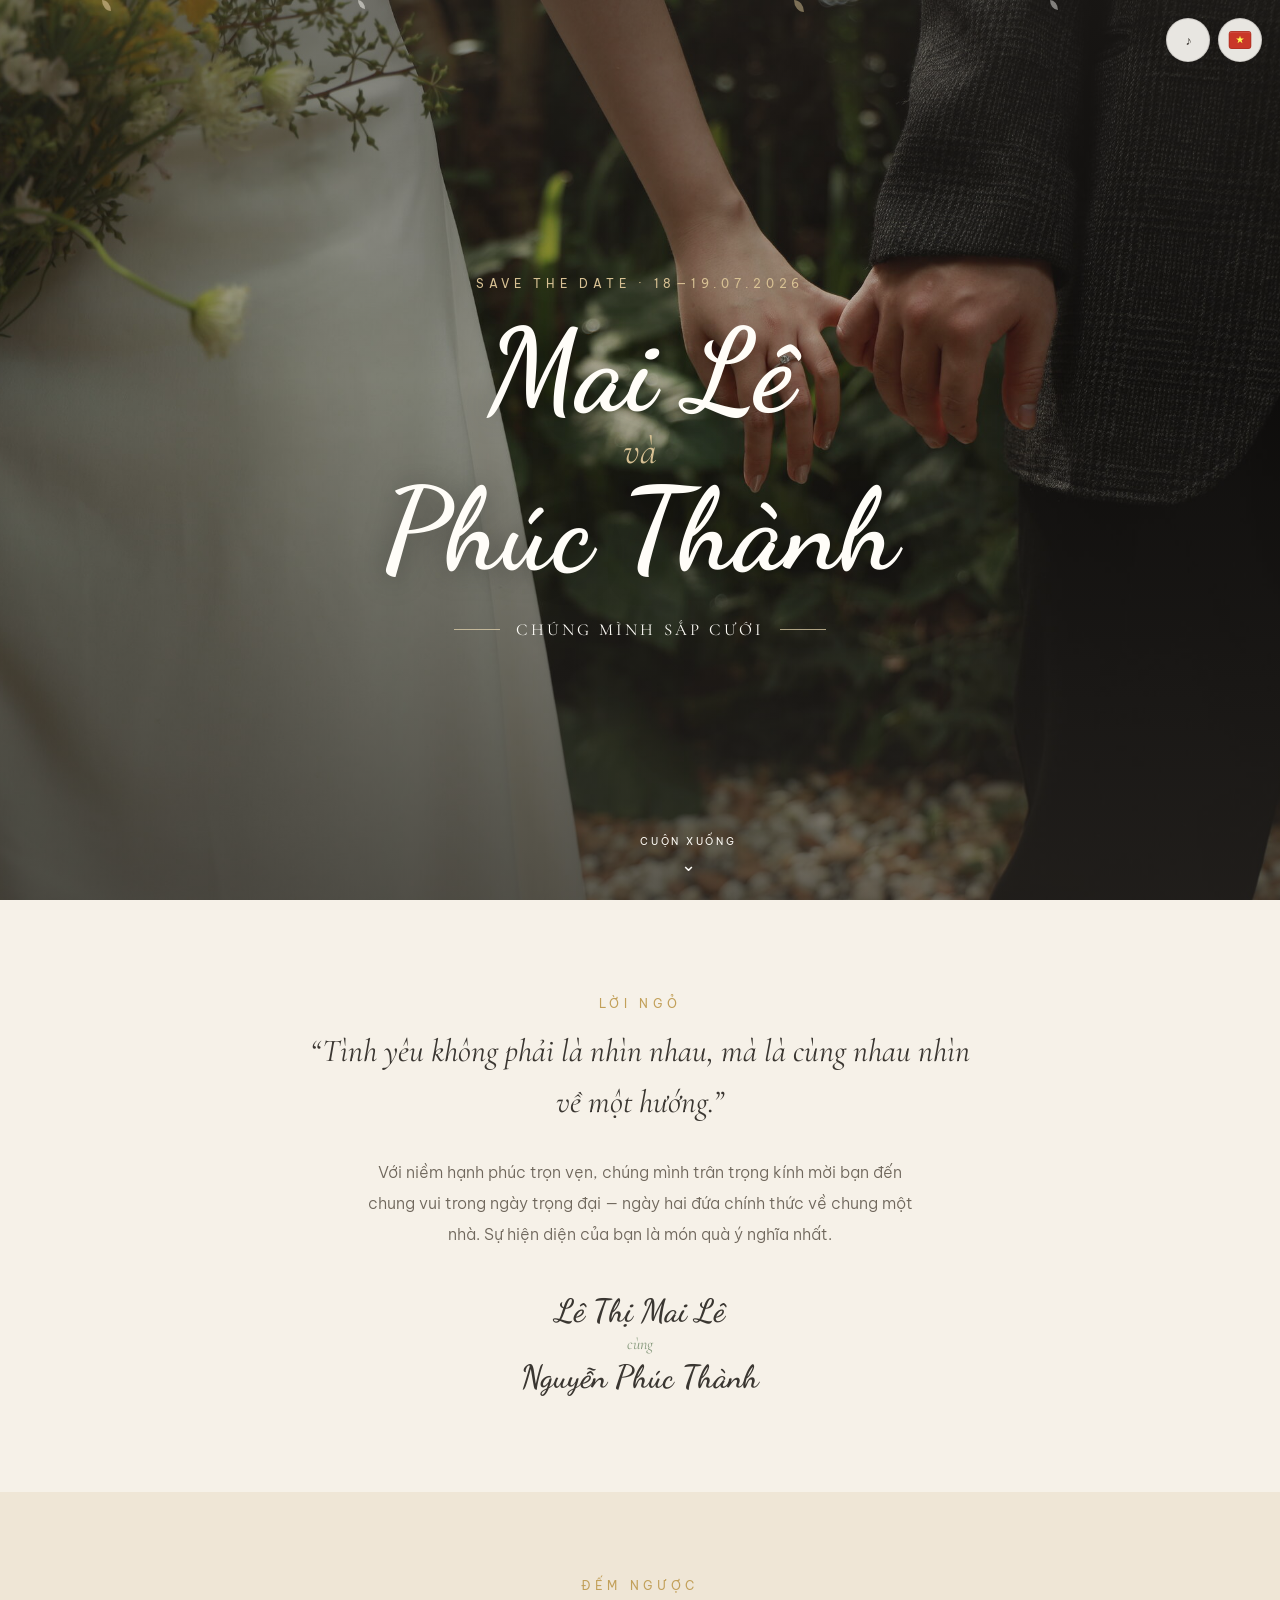
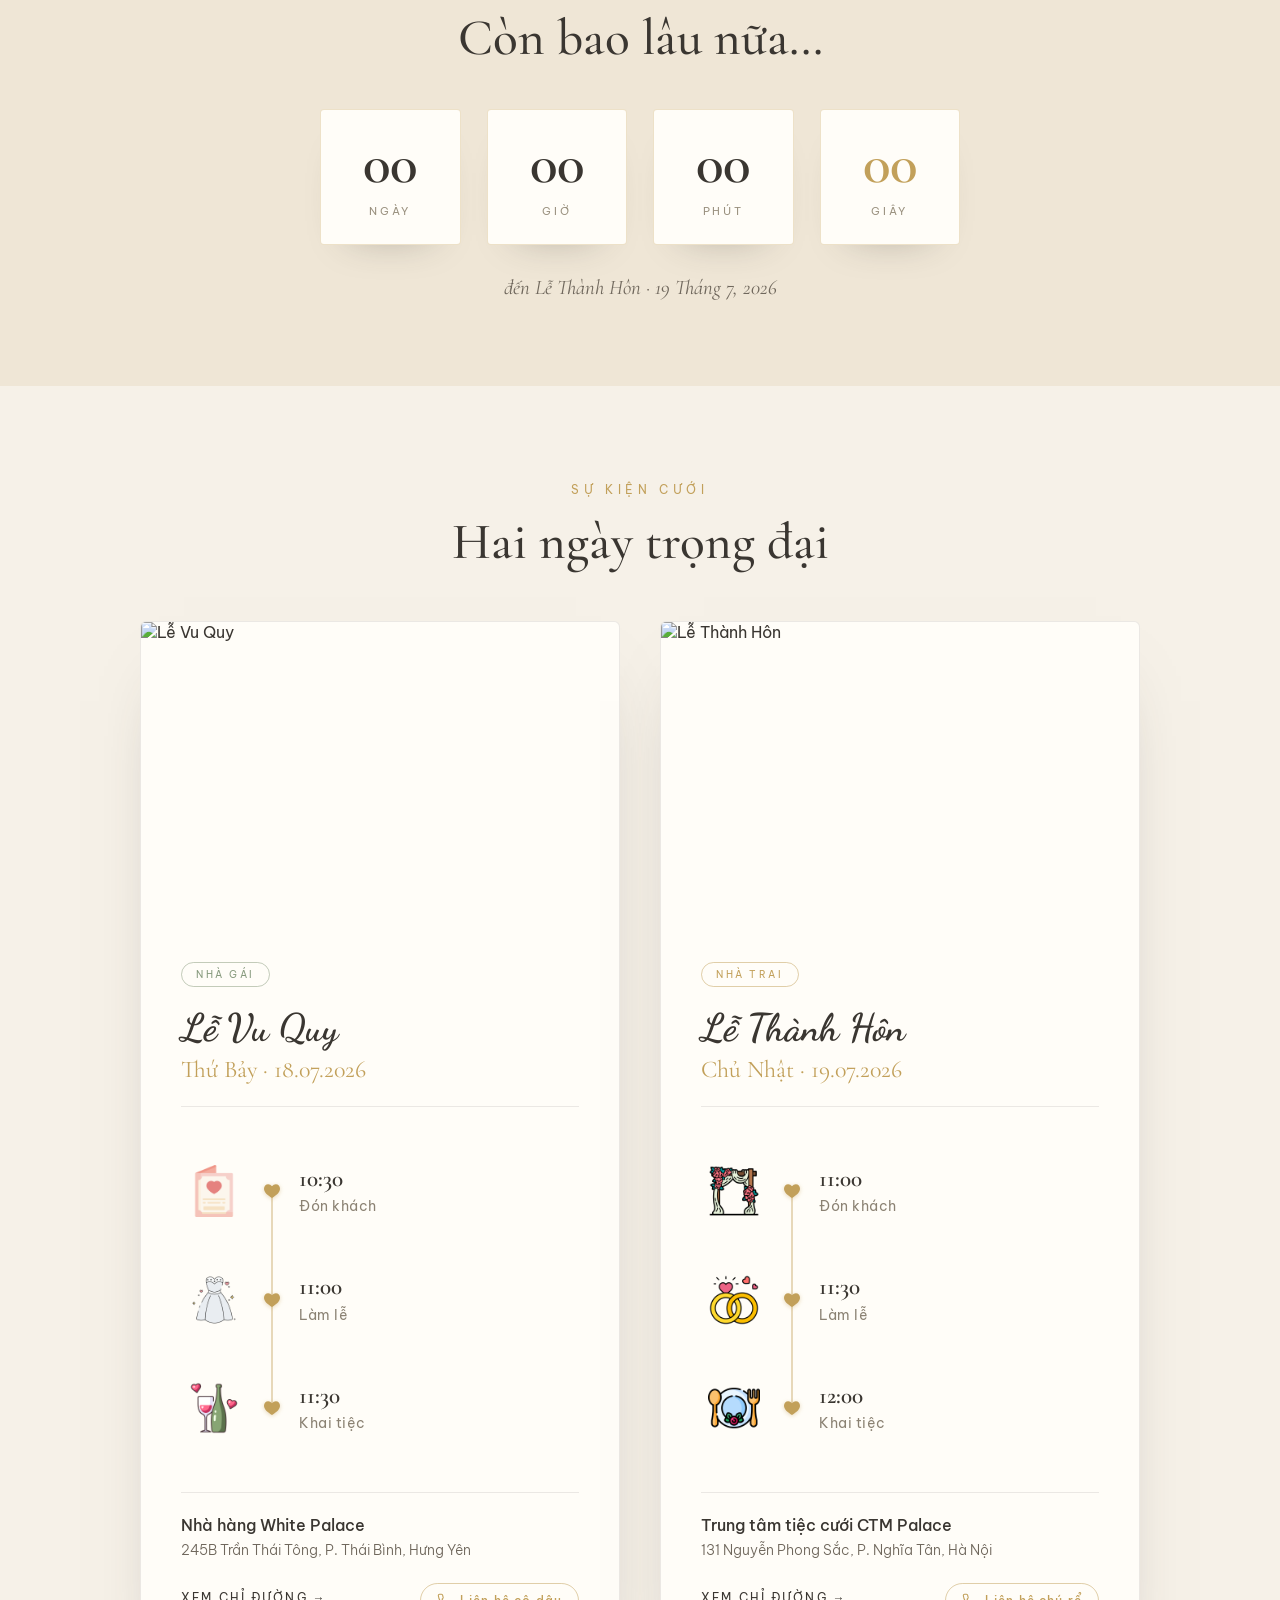
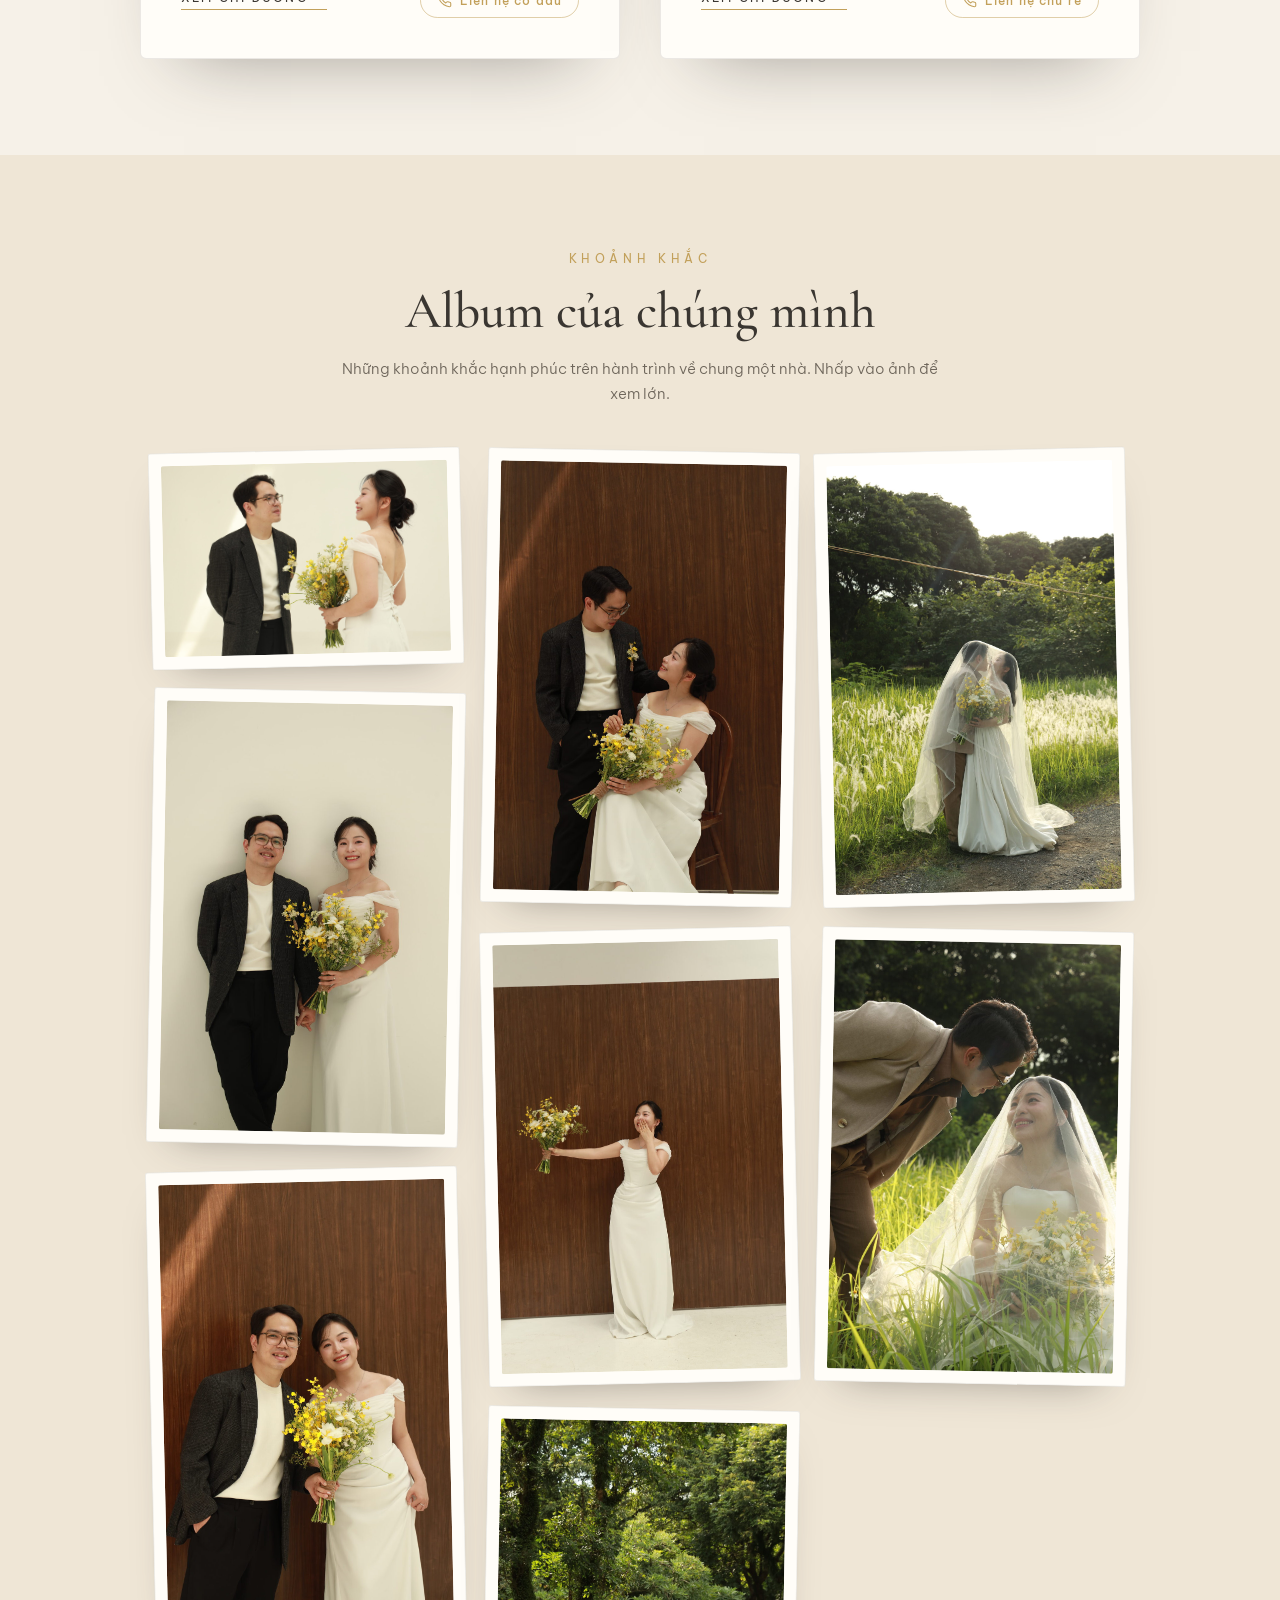
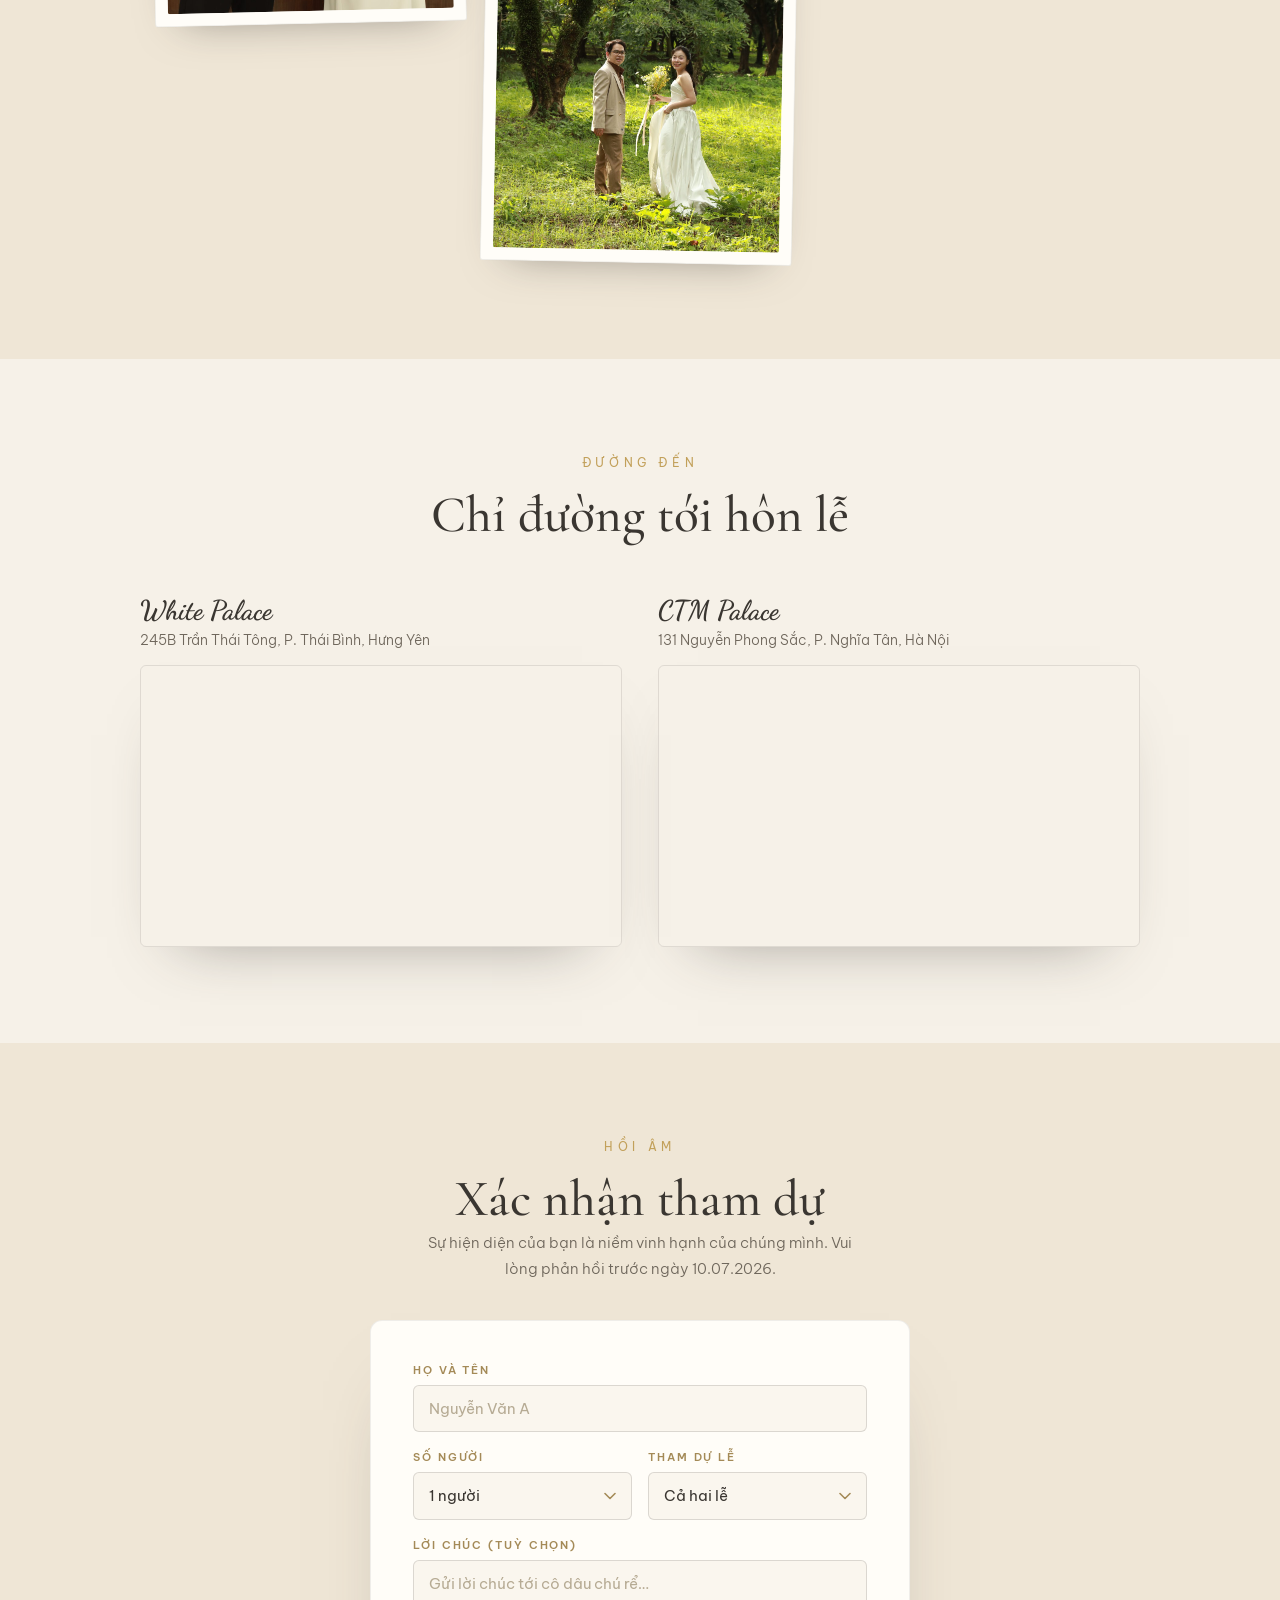
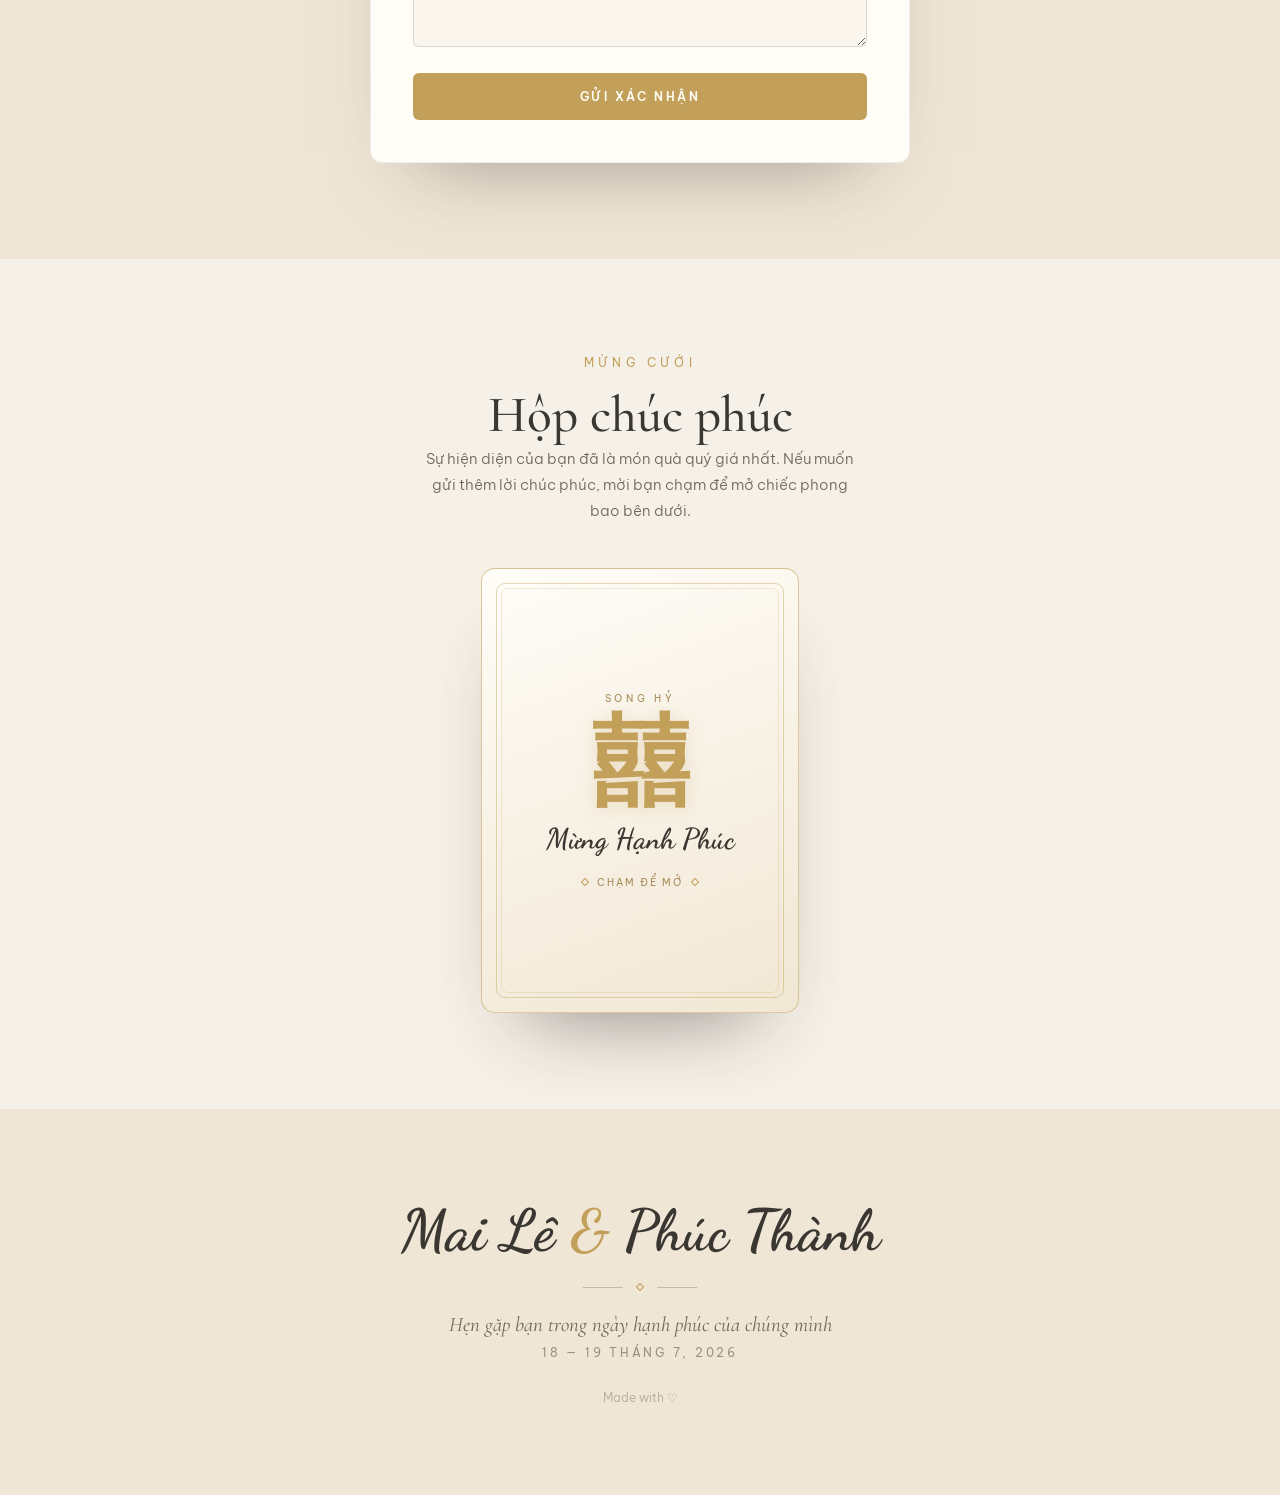
==== index.html @ 3888e559 "feat: implement language switcher dropdown with flag icons and add test automation script" ====
<!DOCTYPE html>
<html lang="vi">
<head>
<meta charset="utf-8">
<meta name="viewport" content="width=device-width, initial-scale=1">
<title>Mai Lê & Phúc Thành · 18—19.07.2026</title>
<meta name="description" content="Trân trọng kính mời bạn đến chung vui trong ngày cưới của Mai Lê & Phúc Thành — 18 & 19 tháng 7, 2026.">

<meta property="og:title" content="Đám cưới Mai Lê & Phúc Thành">
<meta property="og:description" content="18 & 19 tháng 7, 2026 · Hưng Yên & Hà Nội. Trân trọng kính mời!">
<meta property="og:type" content="website">
<meta property="og:image" content="assets/img/hero.jpg">

<link rel="preconnect" href="https://fonts.googleapis.com">
<link rel="preconnect" href="https://fonts.gstatic.com" crossorigin>
<link href="https://fonts.googleapis.com/css2?family=Cormorant+Garamond:ital,wght@0,400;0,500;0,600;1,400;1,500&family=Dancing+Script:wght@500;600;700&family=Be+Vietnam+Pro:wght@200;300;400;500;600&display=swap" rel="stylesheet">

<style>
:root{
  --cream:#f6f1e8; --cream2:#efe6d6; --paper:#fffdf8; --field:#faf6ee;
  --ink:#3a3631; --muted:#6f675c; --faint:#9a917f; --label:#a48a57;
  --gold:#c2a05a; --gold-l:#d8c194; --gold-d:#b08d4f; --sage:#879a7d;
  --serif:'Cormorant Garamond',serif;
  --script:'Dancing Script',cursive;
  --sans:'Be Vietnam Pro',sans-serif;
}
*{box-sizing:border-box}
html{scroll-behavior:smooth}
body{margin:0;background:var(--cream);color:var(--ink);font-family:var(--sans);-webkit-font-smoothing:antialiased;text-rendering:optimizeLegibility;overflow-x:hidden}
::selection{background:var(--gold);color:var(--paper)}
section{scroll-margin-top:24px}
img{display:block;max-width:100%}
input,select,textarea,button{font-family:inherit}

@keyframes floaty{0%,100%{transform:translateY(0)}50%{transform:translateY(9px)}}
@keyframes floatyX{0%,100%{transform:translateX(-50%) translateY(0)}50%{transform:translateX(-50%) translateY(9px)}}
@keyframes petalfall{0%{transform:translateY(-12vh) translateX(0) rotate(0deg);opacity:0}12%{opacity:.65}100%{transform:translateY(112vh) translateX(46px) rotate(260deg);opacity:0}}
.reveal{opacity:0;transform:translateY(34px);transition:opacity .9s ease,transform .9s cubic-bezier(.2,.7,.3,1)}
.reveal.in{opacity:1;transform:none}

/* ===== MUSIC FLOATING BUTTON ===== */
.topctrl{position:fixed;top:18px;right:18px;z-index:100;display:flex;gap:8px;align-items:flex-start}
.musicbtn,.langbtn{width:44px;height:44px;border-radius:50%;border:1px solid rgba(58,54,49,.16);background:rgba(255,253,248,.9);backdrop-filter:blur(10px);-webkit-backdrop-filter:blur(10px);color:var(--ink);cursor:pointer;display:grid;place-items:center;box-shadow:0 10px 26px -14px rgba(58,54,49,.5);transition:all .3s;padding:0}
.musicbtn:hover,.langbtn:hover{background:var(--gold);color:var(--paper);border-color:var(--gold)}
.flag{display:inline-flex;width:24px;height:24px;flex-shrink:0}
.flag svg{width:100%;height:100%;display:block}
.langwrap{position:relative}
.langmenu{position:absolute;top:50px;right:0;min-width:158px;background:rgba(255,253,248,.97);backdrop-filter:blur(10px);-webkit-backdrop-filter:blur(10px);border:1px solid rgba(58,54,49,.14);border-radius:12px;box-shadow:0 18px 44px -18px rgba(58,54,49,.5);padding:6px;display:none;flex-direction:column;gap:2px}
.langmenu.open{display:flex}
.langopt{display:flex;align-items:center;gap:10px;width:100%;padding:10px 12px;border:none;background:transparent;border-radius:8px;cursor:pointer;font-family:var(--sans);font-size:.9rem;color:var(--ink);text-align:left;transition:background .2s}
.langopt:hover{background:rgba(194,160,90,.14)}
.langopt.active{background:rgba(194,160,90,.2);font-weight:500}

/* ===== HERO ===== */
.hero{position:relative;min-height:100svh;display:grid;place-items:center;overflow:hidden;text-align:center;padding:96px 22px 80px}
.hero-img{position:absolute;inset:0;width:100%;height:100%;object-fit:cover;object-position:72% center}
.hero-overlay{position:absolute;inset:0;z-index:1;pointer-events:none;background:linear-gradient(180deg,rgba(46,42,38,.5),rgba(46,42,38,.28) 42%,rgba(46,42,38,.66))}
.petal{position:absolute;top:0;border-radius:0 100% 0 100%;animation:petalfall linear infinite;pointer-events:none;z-index:1}
.hero-inner{position:relative;z-index:2;pointer-events:none;color:var(--paper);max-width:820px;text-align:center}
.guest-greet{display:block;margin:14px 0}
.guest-greet .gg-text{font-family:var(--script);font-weight:700;font-size:clamp(1.9rem,6vw,2.8rem);line-height:1.15;color:var(--gold)}
.hero .eyebrow{font-family:var(--sans);font-size:.74rem;letter-spacing:.4em;text-transform:uppercase;color:var(--gold-l);margin-bottom:26px}
.hero .name{font-family:var(--script);font-weight:700;font-size:clamp(3.4rem,15vw,7.2rem);line-height:.95;text-shadow:0 2px 30px rgba(0,0,0,.35)}
.hero .amp{font-family:var(--serif);font-style:italic;font-size:clamp(1.6rem,6vw,2.4rem);color:var(--gold-l);margin:2px 0}
.hero .ribbon{display:flex;align-items:center;justify-content:center;gap:16px;margin-top:34px}
.hero .ribbon .line{height:1px;width:46px;background:rgba(233,216,176,.7)}
.hero .ribbon .txt{font-family:var(--serif);letter-spacing:.18em;font-size:1.05rem}
.scrolldown{position:absolute;z-index:2;bottom:26px;left:50%;color:var(--paper);text-decoration:none;display:flex;flex-direction:column;align-items:center;gap:8px;text-align:center;animation:floatyX 2.4s ease-in-out infinite}
.scrolldown .s1{font-family:var(--sans);font-size:.62rem;letter-spacing:.28em;text-transform:uppercase}
.scrolldown .s2{font-size:1.1rem;line-height:1}

.eyebrow{font-family:var(--sans);font-size:.72rem;letter-spacing:.4em;text-transform:uppercase;color:var(--gold);margin-bottom:14px}
.h2{font-family:var(--serif);font-weight:500;font-size:clamp(2rem,6vw,3.2rem);color:var(--ink);margin:0}
.center-head{text-align:center;margin-bottom:clamp(32px,5vw,48px)}

/* ===== INVITATION ===== */
.invite{text-align:center;padding:clamp(54px,9vw,96px) clamp(24px,6vw,40px);max-width:760px;margin:0 auto}
.invite .quote{font-family:var(--serif);font-size:clamp(1.45rem,4.5vw,2rem);line-height:1.6;color:var(--ink);font-style:italic;margin:0 0 30px;text-wrap:pretty}
.invite .body{font-family:var(--sans);font-weight:300;font-size:1.02rem;line-height:1.9;color:var(--muted);margin:0 auto;max-width:560px;text-wrap:pretty}
.invite .sigwrap{margin-top:42px;display:flex;flex-direction:column;align-items:center;gap:4px}
.invite .signame{font-family:var(--script);font-weight:600;font-size:2rem;color:var(--ink)}
.invite .sigjoin{font-family:var(--serif);font-style:italic;color:var(--sage)}

/* ===== COUNTDOWN ===== */
.countdown{background:var(--cream2);padding:clamp(50px,8vw,86px) clamp(22px,6vw,40px);text-align:center}
.countdown h2{font-family:var(--serif);font-weight:500;font-size:clamp(2rem,6vw,3.2rem);color:var(--ink);margin:0 0 40px}
.cd-grid{display:flex;flex-wrap:wrap;gap:clamp(10px,3vw,26px);justify-content:center;max-width:640px;margin:0 auto}
.cd-cell{flex:1;min-width:70px;background:var(--paper);border:1px solid rgba(194,160,90,.3);border-radius:4px;padding:26px 8px;box-shadow:0 20px 40px -30px rgba(58,54,49,.4)}
.cd-num{font-family:var(--serif);font-weight:600;font-size:clamp(2.4rem,9vw,3.6rem);line-height:1;color:var(--ink)}
.cd-cell.sec .cd-num{color:var(--gold)}
.cd-lbl{font-family:var(--sans);font-size:.66rem;letter-spacing:.26em;text-transform:uppercase;color:var(--faint);margin-top:10px}
.cd-foot{margin-top:30px;font-family:var(--serif);font-style:italic;font-size:1.3rem;color:var(--muted)}

/* ===== EVENTS ===== */
.events{padding:clamp(54px,9vw,96px) clamp(22px,6vw,40px);max-width:1080px;margin:0 auto}
.cards{display:grid;grid-template-columns:repeat(auto-fit,minmax(300px,1fr));gap:clamp(22px,4vw,40px)}
.card{background:var(--paper);border:1px solid rgba(58,54,49,.1);border-radius:6px;overflow:hidden;box-shadow:0 36px 70px -44px rgba(58,54,49,.5)}
.card-img{position:relative;height:clamp(260px,42vw,300px)}
.card-img img{position:absolute;inset:0;width:100%;height:100%;object-fit:cover}
.card-body{padding:clamp(26px,4vw,40px)}
.tag{display:inline-block;font-family:var(--sans);font-size:.62rem;letter-spacing:.26em;text-transform:uppercase;border-radius:999px;padding:5px 14px;margin-bottom:18px}
.tag.gai{color:var(--sage);border:1px solid rgba(135,154,125,.5)}
.tag.trai{color:var(--gold);border:1px solid rgba(194,160,90,.5)}
.card h3{font-family:var(--script);font-weight:700;font-size:2.4rem;color:var(--ink);margin:0 0 4px}
.card .date{font-family:var(--serif);font-size:1.5rem;color:var(--gold);margin-bottom:22px}
/* timeline — icon trái · đường+tim giữa · giờ/tên phải */
.timeline{border-top:1px solid rgba(58,54,49,.1);border-bottom:1px solid rgba(58,54,49,.1);padding:30px 2px;margin-bottom:22px}
.tl-row{display:grid;grid-template-columns:62px 26px 1fr;align-items:center;column-gap:14px}
.tl-icon{display:grid;place-items:center}
.tl-icon img{width:52px;height:52px;object-fit:contain}
.tl-rail{position:relative;align-self:stretch;display:flex;align-items:center;justify-content:center}
.tl-rail::before{content:"";position:absolute;top:0;bottom:0;width:1.5px;background:rgba(194,160,90,.4)}
.tl-row:first-child .tl-rail::before{top:50%}
.tl-row:last-child .tl-rail::before{bottom:50%}
.tl-heart{position:relative;z-index:1;width:16px;height:16px;color:var(--gold);filter:drop-shadow(0 1px 2px rgba(194,160,90,.4))}
.tl-content{padding:30px 0}
.tl-time{display:block;font-family:var(--serif);font-weight:600;font-size:1.45rem;color:var(--ink);line-height:1.1}
.tl-name{display:block;font-family:var(--sans);font-weight:400;font-size:.85rem;letter-spacing:.04em;color:#8b8273;margin-top:5px}
.venue-name{font-family:var(--sans);font-weight:500;color:var(--ink);font-size:1rem;margin-bottom:4px}
.venue-addr{font-family:var(--sans);font-weight:300;color:var(--muted);font-size:.9rem;line-height:1.6;margin-bottom:20px}
.card-actions{display:flex;align-items:center;justify-content:space-between;gap:12px;flex-wrap:wrap}
.dirlink{display:inline-flex;align-items:center;gap:8px;font-family:var(--sans);font-size:.74rem;letter-spacing:.18em;text-transform:uppercase;color:var(--ink);text-decoration:none;border-bottom:1px solid var(--gold);padding-bottom:4px;transition:color .3s}
.dirlink:hover{color:var(--gold)}
.callbtn{flex-shrink:0;display:inline-flex;align-items:center;gap:8px;padding:9px 16px;border-radius:999px;border:1px solid rgba(194,160,90,.5);color:var(--gold);background:transparent;text-decoration:none;font-family:var(--sans);font-size:.72rem;letter-spacing:.1em;font-weight:500;transition:all .3s}
.callbtn svg{flex-shrink:0}
.callbtn:hover{background:var(--gold);color:var(--paper);border-color:var(--gold)}

/* ===== GALLERY ===== */
.gallery{background:var(--cream2);padding:clamp(54px,9vw,96px) clamp(22px,6vw,40px)}
.gallery-head{text-align:center;max-width:620px;margin:0 auto clamp(30px,5vw,44px)}
.gallery-head p{font-family:var(--sans);font-weight:300;font-size:.92rem;line-height:1.7;color:var(--muted);margin:14px 0 0}
.masonry{columns:236px;column-gap:clamp(14px,2.4vw,22px);max-width:980px;margin:0 auto}
.frame{break-inside:avoid;-webkit-column-break-inside:avoid;margin:0 0 clamp(16px,2.6vw,24px);position:relative;background:var(--paper);padding:12px;border:1px solid rgba(58,54,49,.09);border-radius:3px;box-shadow:0 20px 44px -28px rgba(58,54,49,.55);transition:transform .45s cubic-bezier(.2,.7,.3,1),box-shadow .45s;cursor:pointer}
.frame:nth-child(odd){transform:rotate(-1.3deg)}
.frame:nth-child(even){transform:rotate(1.1deg)}
.frame:hover{transform:rotate(0) translateY(-6px) scale(1.015);box-shadow:0 32px 62px -26px rgba(58,54,49,.62);z-index:5}
.frame img{width:100%;height:auto;display:block;border-radius:2px;background:#efe7d9}

/* ===== LIGHTBOX ===== */
.lightbox{position:fixed;inset:0;z-index:300;background:rgba(34,30,26,.94);display:none;align-items:center;justify-content:center;padding:24px}
.lightbox.open{display:flex}
.lightbox img{max-width:92vw;max-height:88vh;border-radius:4px;box-shadow:0 30px 80px rgba(0,0,0,.5)}
.lightbox .lb-close{position:absolute;top:18px;right:22px;width:46px;height:46px;border-radius:50%;border:1px solid rgba(255,255,255,.3);background:transparent;color:#fff;font-size:1.3rem;cursor:pointer}
.lightbox .lb-nav{position:absolute;top:50%;transform:translateY(-50%);width:50px;height:50px;border-radius:50%;border:1px solid rgba(255,255,255,.3);background:rgba(0,0,0,.2);color:#fff;font-size:1.4rem;cursor:pointer}
.lightbox .lb-prev{left:14px}.lightbox .lb-next{right:14px}

/* ===== MAPS ===== */
.maps{padding:clamp(54px,9vw,96px) clamp(22px,6vw,40px);max-width:1080px;margin:0 auto}
.map-grid{display:grid;grid-template-columns:repeat(auto-fit,minmax(300px,1fr));gap:clamp(22px,4vw,36px)}
.map-name{font-family:var(--script);font-weight:700;font-size:1.7rem;color:var(--ink)}
.map-addr{font-family:var(--sans);font-weight:300;font-size:.88rem;color:var(--muted);margin:4px 0 16px}
.map-wrap{border-radius:6px;overflow:hidden;border:1px solid rgba(58,54,49,.12);box-shadow:0 30px 60px -40px rgba(58,54,49,.5)}
.map-wrap iframe{width:100%;height:280px;border:0;display:block}

/* ===== RSVP (light) ===== */
.rsvp{background:var(--cream2);padding:clamp(54px,9vw,96px) clamp(22px,6vw,40px)}
.rsvp-inner{max-width:540px;margin:0 auto;text-align:center}
.rsvp .lead{font-family:var(--sans);font-weight:300;font-size:.95rem;line-height:1.7;color:var(--muted);margin:0 auto 38px;max-width:430px}
.rsvp form{background:var(--paper);border:1px solid rgba(58,54,49,.08);border-radius:12px;box-shadow:0 40px 80px -50px rgba(58,54,49,.55);padding:clamp(26px,5vw,42px);display:flex;flex-direction:column;gap:18px;text-align:left}
.rsvp label{display:block;font-family:var(--sans);font-size:.66rem;font-weight:600;letter-spacing:.18em;text-transform:uppercase;color:var(--label);margin-bottom:8px}
.rsvp input,.rsvp select,.rsvp textarea{width:100%;padding:13px 15px;background:var(--field);border:1px solid rgba(58,54,49,.16);border-radius:6px;color:var(--ink);font-size:.95rem;line-height:1.3;outline:none;transition:border-color .25s,box-shadow .25s}
.rsvp input::placeholder,.rsvp textarea::placeholder{color:#b6ab94}
.rsvp input:focus,.rsvp select:focus,.rsvp textarea:focus{border-color:var(--gold);box-shadow:0 0 0 3px rgba(194,160,90,.16)}
.rsvp select{-webkit-appearance:none;-moz-appearance:none;appearance:none;padding-right:40px;cursor:pointer;background-image:url("data:image/svg+xml,%3Csvg xmlns='http://www.w3.org/2000/svg' width='12' height='8' viewBox='0 0 12 8'%3E%3Cpath fill='none' stroke='%23a48a57' stroke-width='1.6' stroke-linecap='round' stroke-linejoin='round' d='M1 1.5 6 6.5 11 1.5'/%3E%3C/svg%3E");background-repeat:no-repeat;background-position:right 15px center;background-size:12px}
.rsvp select::-ms-expand{display:none}
.rsvp .two{display:grid;grid-template-columns:repeat(auto-fit,minmax(150px,1fr));gap:16px}
.rsvp textarea{resize:vertical}
.rsvp .submit{margin-top:4px;padding:16px;background:var(--gold);color:var(--paper);border:none;border-radius:6px;font-family:var(--sans);font-weight:600;font-size:.76rem;letter-spacing:.2em;text-transform:uppercase;cursor:pointer;transition:background .3s,transform .2s}
.rsvp .submit:hover{background:var(--gold-d);transform:translateY(-1px)}
.rsvp .submit:disabled{opacity:.6;cursor:default;transform:none}
.rsvp .err{font-family:var(--sans);color:#b5503a;font-size:.85rem;margin:2px 0 0;text-align:center}
.rsvp .thanks{background:var(--paper);border:1px solid rgba(194,160,90,.4);border-radius:12px;padding:clamp(40px,7vw,60px) 28px;box-shadow:0 40px 80px -50px rgba(58,54,49,.55)}
.rsvp .thanks .mark{font-size:2rem;color:var(--gold);margin-bottom:14px}
.rsvp .thanks .big{font-family:var(--script);font-weight:700;font-size:2.6rem;color:var(--ink);margin-bottom:10px}
.rsvp .thanks p{font-family:var(--sans);font-weight:300;color:var(--muted);line-height:1.7;margin:0}

/* ===== MỪNG CƯỚI ===== */
.gift{background:var(--cream);padding:clamp(54px,9vw,96px) clamp(22px,6vw,40px)}
.gift-head{text-align:center;max-width:560px;margin:0 auto clamp(30px,5vw,44px)}
.gift-head p{font-family:var(--sans);font-weight:300;font-size:.95rem;line-height:1.7;color:var(--muted);margin:0 auto;max-width:440px}
.gift-box{width:min(318px,82vw);margin:0 auto;perspective:1600px;border-radius:14px;box-shadow:0 44px 84px -46px rgba(58,54,49,.62);transition:box-shadow .4s ease}
.gift-card-wrap{position:relative;width:100%;aspect-ratio:5/7;transform-style:preserve-3d;transition:transform .8s cubic-bezier(.22,.61,.28,1);will-change:transform}
.gift-card-wrap.flipped{transform:rotateY(180deg)}
.gift-face{position:absolute;inset:0;border-radius:14px;-webkit-backface-visibility:hidden;backface-visibility:hidden;transform:translateZ(0)}
.gift-closed{cursor:pointer;background:linear-gradient(160deg,#fffdf8,#f1e7d4);border:1px solid rgba(194,160,90,.55);display:flex;flex-direction:column;align-items:center;justify-content:center;gap:16px;overflow:hidden}
.gift-box:hover{box-shadow:0 54px 98px -44px rgba(58,54,49,.66)}
.gift-border1{position:absolute;inset:14px;border:1px solid rgba(194,160,90,.42);border-radius:9px;pointer-events:none}
.gift-border2{position:absolute;inset:19px;border:1px solid rgba(194,160,90,.22);border-radius:7px;pointer-events:none}
.gift-songhy{font-family:var(--sans);font-size:.64rem;letter-spacing:.36em;text-transform:uppercase;color:var(--label)}
.gift-hy{font-family:serif;font-size:clamp(4.2rem,19vw,6.2rem);line-height:.85;color:var(--gold);font-weight:700;text-shadow:0 2px 18px rgba(194,160,90,.25)}
.gift-mung{font-family:var(--script);font-weight:700;font-size:1.8rem;color:var(--ink)}
.gift-tap{display:flex;align-items:center;gap:9px;margin-top:4px;font-family:var(--sans);font-size:.64rem;letter-spacing:.2em;text-transform:uppercase;color:var(--label)}
.gift-tap .gem{width:6px;height:6px;border:1px solid var(--gold);transform:rotate(45deg)}
.gift-open{background:var(--paper);border:1px solid rgba(194,160,90,.55);display:flex;flex-direction:column;align-items:center;justify-content:center;padding:24px;gap:16px;transform:rotateY(180deg);cursor:pointer}
.gift-qrlabel{font-family:var(--sans);font-size:.62rem;letter-spacing:.28em;text-transform:uppercase;color:var(--label)}
.gift-qr{width:184px;height:184px;object-fit:contain;background:#fff;border-radius:6px;padding:8px}
.gift-thanks{font-family:var(--serif);font-style:italic;font-size:1.2rem;color:var(--gold);text-align:center;line-height:1.45;margin-top:6px}

/* ===== FOOTER ===== */
footer{background:var(--cream2);text-align:center;padding:clamp(56px,9vw,90px) 24px}
footer .names{font-family:var(--script);font-weight:700;font-size:clamp(2.4rem,8vw,3.6rem);color:var(--ink);line-height:1.1}
footer .names span{color:var(--gold)}
.diamond{display:flex;align-items:center;gap:14px;justify-content:center;margin:22px 0}
.diamond .line{height:1px;width:40px;background:rgba(58,54,49,.25)}
.diamond .gem{width:6px;height:6px;border:1px solid var(--gold);transform:rotate(45deg)}
footer .closing{font-family:var(--serif);font-style:italic;font-size:1.3rem;color:var(--muted);margin:0 0 8px}
footer .dt{font-family:var(--sans);font-size:.72rem;letter-spacing:.24em;text-transform:uppercase;color:var(--faint)}
footer .made{font-family:var(--sans);font-weight:300;font-size:.72rem;color:#b3a994;margin-top:30px}
</style>
</head>
<body>

<!-- ===== TOP CONTROLS ===== -->
<div class="topctrl">
  <button id="musicBtn" class="musicbtn" aria-label="Bật/tắt nhạc nền"><span id="musicIcon" style="font-size:.78rem;letter-spacing:-1px">♪</span></button>
  <div class="langwrap">
    <button id="langBtn" class="langbtn" aria-label="Chọn ngôn ngữ" aria-haspopup="true" aria-expanded="false"><span id="langFlag" class="flag"></span></button>
    <div id="langMenu" class="langmenu">
      <button class="langopt" data-lang="vi"><span class="flag flag-vi"></span> Tiếng Việt</button>
      <button class="langopt" data-lang="en"><span class="flag flag-en"></span> English</button>
    </div>
  </div>
</div>

<!-- ===== HERO ===== -->
<section id="home" class="hero">
  <img class="hero-img" src="assets/img/hero.jpg" alt="Mai Lê và Phúc Thành nắm tay">
  <div class="hero-overlay"></div>
  <span class="petal" style="left:8%;width:9px;height:11px;background:rgba(216,193,148,.6);animation-duration:15s;animation-delay:0s"></span>
  <span class="petal" style="left:28%;width:7px;height:9px;background:rgba(255,253,248,.5);animation-duration:19s;animation-delay:5s"></span>
  <span class="petal" style="left:62%;width:10px;height:12px;background:rgba(216,193,148,.5);animation-duration:17s;animation-delay:8s"></span>
  <span class="petal" style="left:82%;width:8px;height:10px;background:rgba(255,253,248,.45);animation-duration:21s;animation-delay:3s"></span>
  <div class="hero-inner">
    <div class="eyebrow" data-en="Save the date · 18—19.07.2026">Save the date · 18—19.07.2026</div>
    <div class="name" data-en="Mai Le">Mai Lê</div>
    <div class="amp" data-en="and">và</div>
    <div class="name" data-en="Phuc Thanh">Phúc Thành</div>
    <div class="ribbon">
      <span class="line"></span>
      <span class="txt" data-en="WE'RE GETTING MARRIED">CHÚNG MÌNH SẮP CƯỚI</span>
      <span class="line"></span>
    </div>
  </div>
  <a href="#loi-moi" class="scrolldown">
    <span class="s1" data-en="Scroll down">Cuộn xuống</span>
    <span class="s2">⌄</span>
  </a>
</section>

<!-- ===== INVITATION ===== -->
<section id="loi-moi" class="invite reveal">
  <div class="eyebrow" data-en="Invitation">Lời ngỏ</div>
  <p class="quote" data-en="“Love is not about looking at each other, but looking together in the same direction.”">“Tình yêu không phải là nhìn nhau, mà là cùng nhau nhìn về một hướng.”</p>
  <p class="body">
    <span id="bodyViPre">Với niềm hạnh phúc trọn vẹn, <span id="weWord">chúng mình</span> trân trọng kính mời</span><span id="bodyEnPre" style="display:none">With hearts full of joy, we warmly invite</span><span id="guestGreet" class="guest-greet" style="display:none"><span class="gg-text" id="guestName"></span></span><span id="guestPlain" data-en=" you"> bạn</span><span id="bodyViPost"> đến chung vui trong ngày trọng đại — ngày hai đứa chính thức về chung một nhà. Sự hiện diện của bạn là món quà ý nghĩa nhất.</span><span id="bodyEnPost" style="display:none"> to celebrate with us on our special day — the day we officially become one family. Your presence is the most meaningful gift to us.</span>
  </p>
  <div class="sigwrap">
    <div class="signame" data-en="Mai Le">Lê Thị Mai Lê</div>
    <div class="sigjoin" data-en="with">cùng</div>
    <div class="signame" data-en="Phuc Thanh">Nguyễn Phúc Thành</div>
  </div>
</section>

<!-- ===== COUNTDOWN ===== -->
<section class="countdown reveal">
  <div class="eyebrow" data-en="Countdown">Đếm ngược</div>
  <h2 data-en="Counting down the days…">Còn bao lâu nữa…</h2>
  <div class="cd-grid">
    <div class="cd-cell"><div class="cd-num" data-count="d">00</div><div class="cd-lbl" data-en="Days">Ngày</div></div>
    <div class="cd-cell"><div class="cd-num" data-count="h">00</div><div class="cd-lbl" data-en="Hours">Giờ</div></div>
    <div class="cd-cell"><div class="cd-num" data-count="m">00</div><div class="cd-lbl" data-en="Minutes">Phút</div></div>
    <div class="cd-cell sec"><div class="cd-num" data-count="s">00</div><div class="cd-lbl" data-en="Seconds">Giây</div></div>
  </div>
  <div class="cd-foot" data-en="to the Wedding Ceremony · July 19, 2026">đến Lễ Thành Hôn · 19 Tháng 7, 2026</div>
</section>

<!-- ===== EVENTS ===== -->
<section id="su-kien" class="events">
  <div class="center-head reveal">
    <div class="eyebrow" data-en="Wedding Events">Sự kiện cưới</div>
    <h2 class="h2" data-en="Two Special Days">Hai ngày trọng đại</h2>
  </div>
  <div class="cards">

    <!-- Vu Quy -->
    <div class="card reveal">
      <div class="card-img"><img src="assets/img/venue1.jpg" alt="Lễ Vu Quy"></div>
      <div class="card-body">
        <div class="tag gai" data-en="Bride's Family">Nhà gái</div>
        <h3 data-en="Vu Quy Ceremony">Lễ Vu Quy</h3>
        <div class="date" data-en="Saturday · 18.07.2026">Thứ Bảy · 18.07.2026</div>
        <div class="timeline">
          <div class="tl-row">
            <span class="tl-icon"><img src="assets/img/timeline/1-1.png" alt="" loading="lazy"></span>
            <span class="tl-rail"><svg class="tl-heart" viewBox="0 0 32 29" fill="currentColor" aria-hidden="true"><path d="M16 28.3C7 22.6 0 17.1 0 9.8 0 4.9 3.6 1 8.3 1c2.9 0 5.5 1.5 7.7 4.2C18.2 2.5 20.8 1 23.7 1 28.4 1 32 4.9 32 9.8c0 7.3-7 12.8-16 18.5z"/></svg></span>
            <span class="tl-content"><span class="tl-time">10:30</span><span class="tl-name" data-en="Welcome guests">Đón khách</span></span>
          </div>
          <div class="tl-row">
            <span class="tl-icon"><img src="assets/img/timeline/1-2.png" alt="" loading="lazy"></span>
            <span class="tl-rail"><svg class="tl-heart" viewBox="0 0 32 29" fill="currentColor" aria-hidden="true"><path d="M16 28.3C7 22.6 0 17.1 0 9.8 0 4.9 3.6 1 8.3 1c2.9 0 5.5 1.5 7.7 4.2C18.2 2.5 20.8 1 23.7 1 28.4 1 32 4.9 32 9.8c0 7.3-7 12.8-16 18.5z"/></svg></span>
            <span class="tl-content"><span class="tl-time">11:00</span><span class="tl-name" data-en="Ceremony">Làm lễ</span></span>
          </div>
          <div class="tl-row last">
            <span class="tl-icon"><img src="assets/img/timeline/1-3.png" alt="" loading="lazy"></span>
            <span class="tl-rail"><svg class="tl-heart" viewBox="0 0 32 29" fill="currentColor" aria-hidden="true"><path d="M16 28.3C7 22.6 0 17.1 0 9.8 0 4.9 3.6 1 8.3 1c2.9 0 5.5 1.5 7.7 4.2C18.2 2.5 20.8 1 23.7 1 28.4 1 32 4.9 32 9.8c0 7.3-7 12.8-16 18.5z"/></svg></span>
            <span class="tl-content"><span class="tl-time">11:30</span><span class="tl-name" data-en="Reception">Khai tiệc</span></span>
          </div>
        </div>
        <div class="venue-name">Nhà hàng White Palace</div>
        <div class="venue-addr">245B Trần Thái Tông, P. Thái Bình, Hưng Yên</div>
        <div class="card-actions">
          <a class="dirlink" href="https://www.google.com/maps/dir/?api=1&destination=20.4453816,106.3290233" target="_blank" rel="noopener" data-en="Get directions →">Xem chỉ đường →</a>
          <a class="callbtn" href="tel:0934547535"><svg viewBox="0 0 24 24" width="15" height="15" fill="none" stroke="currentColor" stroke-width="1.7" stroke-linecap="round" stroke-linejoin="round"><path d="M22 16.92v3a2 2 0 0 1-2.18 2 19.79 19.79 0 0 1-8.63-3.07 19.5 19.5 0 0 1-6-6 19.79 19.79 0 0 1-3.07-8.67A2 2 0 0 1 4.11 2h3a2 2 0 0 1 2 1.72c.13.96.36 1.9.7 2.81a2 2 0 0 1-.45 2.11L8.09 9.91a16 16 0 0 0 6 6l1.27-1.27a2 2 0 0 1 2.11-.45c.91.34 1.85.57 2.81.7A2 2 0 0 1 22 16.92z"/></svg><span data-en="Contact bride">Liên hệ cô dâu</span></a>
        </div>
      </div>
    </div>

    <!-- Thành Hôn -->
    <div class="card reveal">
      <div class="card-img"><img src="assets/img/venue2.jpg" alt="Lễ Thành Hôn"></div>
      <div class="card-body">
        <div class="tag trai" data-en="Groom's Family">Nhà trai</div>
        <h3 data-en="Wedding Ceremony">Lễ Thành Hôn</h3>
        <div class="date" data-en="Sunday · 19.07.2026">Chủ Nhật · 19.07.2026</div>
        <div class="timeline">
          <div class="tl-row">
            <span class="tl-icon"><img src="assets/img/timeline/2-1.png" alt="" loading="lazy"></span>
            <span class="tl-rail"><svg class="tl-heart" viewBox="0 0 32 29" fill="currentColor" aria-hidden="true"><path d="M16 28.3C7 22.6 0 17.1 0 9.8 0 4.9 3.6 1 8.3 1c2.9 0 5.5 1.5 7.7 4.2C18.2 2.5 20.8 1 23.7 1 28.4 1 32 4.9 32 9.8c0 7.3-7 12.8-16 18.5z"/></svg></span>
            <span class="tl-content"><span class="tl-time">11:00</span><span class="tl-name" data-en="Welcome guests">Đón khách</span></span>
          </div>
          <div class="tl-row">
            <span class="tl-icon"><img src="assets/img/timeline/2-2.png" alt="" loading="lazy"></span>
            <span class="tl-rail"><svg class="tl-heart" viewBox="0 0 32 29" fill="currentColor" aria-hidden="true"><path d="M16 28.3C7 22.6 0 17.1 0 9.8 0 4.9 3.6 1 8.3 1c2.9 0 5.5 1.5 7.7 4.2C18.2 2.5 20.8 1 23.7 1 28.4 1 32 4.9 32 9.8c0 7.3-7 12.8-16 18.5z"/></svg></span>
            <span class="tl-content"><span class="tl-time">11:30</span><span class="tl-name" data-en="Ceremony">Làm lễ</span></span>
          </div>
          <div class="tl-row last">
            <span class="tl-icon"><img src="assets/img/timeline/2-3.png" alt="" loading="lazy"></span>
            <span class="tl-rail"><svg class="tl-heart" viewBox="0 0 32 29" fill="currentColor" aria-hidden="true"><path d="M16 28.3C7 22.6 0 17.1 0 9.8 0 4.9 3.6 1 8.3 1c2.9 0 5.5 1.5 7.7 4.2C18.2 2.5 20.8 1 23.7 1 28.4 1 32 4.9 32 9.8c0 7.3-7 12.8-16 18.5z"/></svg></span>
            <span class="tl-content"><span class="tl-time">12:00</span><span class="tl-name" data-en="Reception">Khai tiệc</span></span>
          </div>
        </div>
        <div class="venue-name">Trung tâm tiệc cưới CTM Palace</div>
        <div class="venue-addr">131 Nguyễn Phong Sắc, P. Nghĩa Tân, Hà Nội</div>
        <div class="card-actions">
          <a class="dirlink" href="https://www.google.com/maps/dir/?api=1&destination=CTM%20Palace%2C%20131%20Nguy%E1%BB%85n%20Phong%20S%E1%BA%AFc%2C%20C%E1%BA%A7u%20Gi%E1%BA%A5y%2C%20H%C3%A0%20N%E1%BB%99i" target="_blank" rel="noopener" data-en="Get directions →">Xem chỉ đường →</a>
          <a class="callbtn" href="tel:0903471090"><svg viewBox="0 0 24 24" width="15" height="15" fill="none" stroke="currentColor" stroke-width="1.7" stroke-linecap="round" stroke-linejoin="round"><path d="M22 16.92v3a2 2 0 0 1-2.18 2 19.79 19.79 0 0 1-8.63-3.07 19.5 19.5 0 0 1-6-6 19.79 19.79 0 0 1-3.07-8.67A2 2 0 0 1 4.11 2h3a2 2 0 0 1 2 1.72c.13.96.36 1.9.7 2.81a2 2 0 0 1-.45 2.11L8.09 9.91a16 16 0 0 0 6 6l1.27-1.27a2 2 0 0 1 2.11-.45c.91.34 1.85.57 2.81.7A2 2 0 0 1 22 16.92z"/></svg><span data-en="Contact groom">Liên hệ chú rể</span></a>
        </div>
      </div>
    </div>
  </div>
</section>

<!-- ===== GALLERY ===== -->
<section id="album" class="gallery">
  <div class="gallery-head reveal">
    <div class="eyebrow" data-en="Moments">Khoảnh khắc</div>
    <h2 class="h2" data-en="Our Album">Album của chúng mình</h2>
    <p data-en="Happy moments along our journey to becoming one. Tap a photo to view larger.">Những khoảnh khắc hạnh phúc trên hành trình về chung một nhà. Nhấp vào ảnh để xem lớn.</p>
  </div>
  <div class="masonry" id="masonry">
    <div class="frame"><img src="assets/img/g1.jpg" alt="Ảnh cưới 1" loading="lazy"></div>
    <div class="frame"><img src="assets/img/g2.jpg" alt="Ảnh cưới 2" loading="lazy"></div>
    <div class="frame"><img src="assets/img/g3.jpg" alt="Ảnh cưới 3" loading="lazy"></div>
    <div class="frame"><img src="assets/img/g4.jpg" alt="Ảnh cưới 4" loading="lazy"></div>
    <div class="frame"><img src="assets/img/g5.jpg" alt="Ảnh cưới 5" loading="lazy"></div>
    <div class="frame"><img src="assets/img/g6.jpg" alt="Ảnh cưới 6" loading="lazy"></div>
    <div class="frame"><img src="assets/img/g7.jpg" alt="Ảnh cưới 7" loading="lazy"></div>
    <div class="frame"><img src="assets/img/g8.jpg" alt="Ảnh cưới 8" loading="lazy"></div>
  </div>
</section>

<!-- ===== LIGHTBOX ===== -->
<div id="lightbox" class="lightbox">
  <button class="lb-close" id="lbClose" aria-label="Đóng">✕</button>
  <button class="lb-nav lb-prev" id="lbPrev" aria-label="Trước">‹</button>
  <img id="lbImg" src="" alt="">
  <button class="lb-nav lb-next" id="lbNext" aria-label="Sau">›</button>
</div>

<!-- ===== MAPS ===== -->
<section id="chi-duong" class="maps">
  <div class="center-head reveal">
    <div class="eyebrow" data-en="Getting there">Đường đến</div>
    <h2 class="h2" data-en="Directions to the Venues">Chỉ đường tới hôn lễ</h2>
  </div>
  <div class="map-grid">
    <div class="reveal">
      <div class="map-name">White Palace</div>
      <div class="map-addr">245B Trần Thái Tông, P. Thái Bình, Hưng Yên</div>
      <div class="map-wrap">
        <iframe title="Bản đồ White Palace" loading="lazy" src="https://maps.google.com/maps?q=20.4453816,106.3290233&z=17&output=embed"></iframe>
      </div>
    </div>
    <div class="reveal">
      <div class="map-name">CTM Palace</div>
      <div class="map-addr">131 Nguyễn Phong Sắc, P. Nghĩa Tân, Hà Nội</div>
      <div class="map-wrap">
        <iframe title="Bản đồ CTM Palace" loading="lazy" src="https://maps.google.com/maps?q=CTM%20Palace%2C%20131%20Nguy%E1%BB%85n%20Phong%20S%E1%BA%AFc%2C%20C%E1%BA%A7u%20Gi%E1%BA%A5y%2C%20H%C3%A0%20N%E1%BB%99i&z=15&output=embed"></iframe>
      </div>
    </div>
  </div>
</section>

<!-- ===== RSVP ===== -->
<section id="rsvp" class="rsvp">
  <div class="rsvp-inner">
    <div class="eyebrow" data-en="RSVP">Hồi âm</div>
    <h2 class="h2" data-en="Confirm Your Attendance">Xác nhận tham dự</h2>
    <p class="lead" data-en="Your presence would be a great honor to us. Kindly respond before July 10, 2026.">Sự hiện diện của bạn là niềm vinh hạnh của chúng mình. Vui lòng phản hồi trước ngày 10.07.2026.</p>

    <form id="rsvpForm">
      <div>
        <label for="rName" data-en="Full name">Họ và tên</label>
        <input id="rName" name="name" required placeholder="Nguyễn Văn A" data-en-ph="Your name">
      </div>
      <div class="two">
        <div>
          <label for="rCount" data-en="Guests">Số người</label>
          <select id="rCount" name="count">
            <option data-en="1 guest">1 người</option>
            <option data-en="2 guests">2 người</option>
            <option data-en="3 guests">3 người</option>
            <option data-en="4 guests">4 người</option>
            <option data-en="5+ guests">5+ người</option>
          </select>
        </div>
        <div>
          <label for="rWhich" data-en="Attending">Tham dự lễ</label>
          <select id="rWhich" name="which">
            <option data-en="Both ceremonies">Cả hai lễ</option>
            <option data-en="Vu Quy (18.07)">Lễ Vu Quy (18.07)</option>
            <option data-en="Wedding (19.07)">Lễ Thành Hôn (19.07)</option>
            <option data-en="Sadly cannot attend">Rất tiếc không tham dự được</option>
          </select>
        </div>
      </div>
      <div>
        <label for="rMsg" data-en="Wishes (optional)">Lời chúc (tuỳ chọn)</label>
        <textarea id="rMsg" name="msg" rows="3" placeholder="Gửi lời chúc tới cô dâu chú rể…" data-en-ph="Send your wishes to the couple…"></textarea>
      </div>
      <button type="submit" class="submit" id="rsvpSubmit" data-en="Send confirmation">Gửi xác nhận</button>
      <div class="err" id="rsvpErr" style="display:none"></div>
    </form>

    <div class="thanks" id="rsvpThanks" style="display:none">
      <div class="mark">❦</div>
      <div class="big" data-en="Thank you!">Cảm ơn bạn!</div>
      <p data-en="We have received your confirmation. We look forward to seeing you on our special day!">Chúng mình đã nhận được xác nhận của bạn. Hẹn gặp bạn trong ngày vui sắp tới!</p>
    </div>
  </div>
</section>

<!-- ===== MỪNG CƯỚI ===== -->
<section id="mung-cuoi" class="gift">
  <div class="gift-head reveal">
    <div class="eyebrow" data-en="Wedding Gift">Mừng cưới</div>
    <h2 class="h2" data-en="Blessing Envelope">Hộp chúc phúc</h2>
    <p data-en="Your presence is already the most precious gift. If you wish to send a blessing, tap to open the envelope below.">Sự hiện diện của bạn đã là món quà quý giá nhất. Nếu muốn gửi thêm lời chúc phúc, mời bạn chạm để mở chiếc phong bao bên dưới.</p>
  </div>
  <div class="gift-box">
    <div class="gift-card-wrap">
      <!-- ĐÓNG -->
      <div id="giftClosed" class="gift-face gift-closed">
        <div class="gift-border1"></div>
        <div class="gift-border2"></div>
        <div class="gift-songhy">Song Hỷ</div>
        <div class="gift-hy">囍</div>
        <div class="gift-mung" data-en="With Best Wishes">Mừng Hạnh Phúc</div>
        <div class="gift-tap"><span class="gem"></span><span data-en="Tap to open">Chạm để mở</span><span class="gem"></span></div>
      </div>
      <!-- MỞ -->
      <div id="giftOpen" class="gift-face gift-open">
        <div class="gift-border1"></div>
        <div class="gift-qrlabel" data-en="Scan to send your gift">Quét mã để mừng cưới</div>
        <img class="gift-qr" src="assets/img/qr-code.jpeg" alt="Mã QR chuyển khoản mừng cưới">
        <div class="gift-thanks" data-en="Thank you for your kindness ♥">Cảm ơn tấm lòng của bạn <span>♥</span></div>
      </div>
    </div>
  </div>
</section>

<!-- ===== FOOTER ===== -->
<footer>
  <div class="names" id="footerNames">Mai Lê <span>&amp;</span> Phúc Thành</div>
  <div class="diamond"><span class="line"></span><span class="gem"></span><span class="line"></span></div>
  <p class="closing" data-en="We look forward to seeing you on our happy day">Hẹn gặp bạn trong ngày hạnh phúc của chúng mình</p>
  <div class="dt" data-en="July 18 — 19, 2026">18 — 19 Tháng 7, 2026</div>
  <div class="made">Made with ♡</div>
</footer>

<audio id="bgMusic" loop preload="none" src="assets/audio/music.mp3"></audio>

<script>
const RSVP_ENDPOINT = ""; // <-- dán URL Web App của Google Apps Script vào đây

(function(){
  "use strict";

  var params = new URLSearchParams(location.search);
  var guest = (params.get('guest') || '').trim().slice(0,80);

  /* ===== CỜ SVG ===== */
  var FLAG_VI = '<svg xmlns="http://www.w3.org/2000/svg" viewBox="0 0 32 32"><rect x="1" y="4" width="30" height="24" rx="4" ry="4" fill="#c93728"></rect><path d="M27,4H5c-2.209,0-4,1.791-4,4V24c0,2.209,1.791,4,4,4H27c2.209,0,4-1.791,4-4V8c0-2.209-1.791-4-4-4Zm3,20c0,1.654-1.346,3-3,3H5c-1.654,0-3-1.346-3-3V8c0-1.654,1.346-3,3-3H27c1.654,0,3,1.346,3,3V24Z" opacity=".15"></path><path d="M27,5H5c-1.657,0-3,1.343-3,3v1c0-1.657,1.343-3,3-3H27c1.657,0,3,1.343,3,3v-1c0-1.657-1.343-3-3-3Z" fill="#fff" opacity=".2"></path><path fill="#ff5" d="M18.008 16.366L21.257 14.006 17.241 14.006 16 10.186 14.759 14.006 10.743 14.006 13.992 16.366 12.751 20.186 16 17.825 19.249 20.186 18.008 16.366z"></path></svg>';
  var FLAG_EN = '<svg xmlns="http://www.w3.org/2000/svg" viewBox="0 0 32 32"><rect x="1" y="4" width="30" height="24" rx="4" ry="4" fill="#071b65"></rect><path d="M5.101,4h-.101c-1.981,0-3.615,1.444-3.933,3.334L26.899,28h.101c1.981,0,3.615-1.444,3.933-3.334L5.101,4Z" fill="#fff"></path><path d="M22.25,19h-2.5l9.934,7.947c.387-.353,.704-.777,.929-1.257l-8.363-6.691Z" fill="#b92932"></path><path d="M1.387,6.309l8.363,6.691h2.5L2.316,5.053c-.387,.353-.704,.777-.929,1.257Z" fill="#b92932"></path><path d="M5,28h.101L30.933,7.334c-.318-1.891-1.952-3.334-3.933-3.334h-.101L1.067,24.666c.318,1.891,1.952,3.334,3.933,3.334Z" fill="#fff"></path><rect x="13" y="4" width="6" height="24" fill="#fff"></rect><rect x="1" y="13" width="30" height="6" fill="#fff"></rect><rect x="14" y="4" width="4" height="24" fill="#b92932"></rect><rect x="14" y="1" width="4" height="30" transform="translate(32) rotate(90)" fill="#b92932"></rect><path d="M28.222,4.21l-9.222,7.376v1.414h.75l9.943-7.94c-.419-.384-.918-.671-1.471-.85Z" fill="#b92932"></path><path d="M2.328,26.957c.414,.374,.904,.656,1.447,.832l9.225-7.38v-1.408h-.75L2.328,26.957Z" fill="#b92932"></path></svg>';
  function setFlag(el, code){ if(el) el.innerHTML = (code==='en'?FLAG_EN:FLAG_VI); }
  setFlag(document.querySelector('.flag-vi'), 'vi');
  setFlag(document.querySelector('.flag-en'), 'en');

  /* ===== NGÔN NGỮ (?lang=en) ===== */
  var lang = params.get('lang') === 'en' ? 'en' : 'vi';

  function applyLang(l){
    var en = (l === 'en');
    document.documentElement.lang = en ? 'en' : 'vi';
    // text song ngữ
    document.querySelectorAll('[data-en]').forEach(function(el){
      if(el.dataset.vi === undefined) el.dataset.vi = el.textContent;  // lưu bản VI gốc
      el.textContent = en ? el.getAttribute('data-en') : el.dataset.vi;
    });
    // placeholder
    document.querySelectorAll('[data-en-ph]').forEach(function(el){
      if(el.dataset.viPh === undefined) el.dataset.viPh = el.getAttribute('placeholder') || '';
      el.setAttribute('placeholder', en ? el.getAttribute('data-en-ph') : el.dataset.viPh);
    });
    // footer names (có span &)
    var fn = document.getElementById('footerNames');
    if(fn) fn.innerHTML = en ? 'Mai Le <span>&amp;</span> Phuc Thanh' : 'Mai Lê <span>&amp;</span> Phúc Thành';
    // đoạn lời ngỏ (VI/EN pre & post)
    var show=function(id,on){var e=document.getElementById(id); if(e) e.style.display = on?'':'none';};
    show('bodyViPre', !en); show('bodyEnPre', en);
    show('bodyViPost', !en); show('bodyEnPost', en);
    // cờ trên nút + đánh dấu lựa chọn đang chọn
    setFlag(document.getElementById('langFlag'), en ? 'en' : 'vi');
    document.querySelectorAll('.langopt').forEach(function(o){
      o.classList.toggle('active', o.getAttribute('data-lang') === (en ? 'en' : 'vi'));
    });
    // áp lại lời mời khách theo ngôn ngữ
    applyGuest(en);
  }

  /* ===== TÊN KHÁCH ===== */
  function applyGuest(en){
    // xưng hô (áp cả khi không có tên khách)
    var we = document.getElementById('weWord');
    if(we){
      if(en){ we.textContent = 'we'; }
      else if(guest){
        var first = guest.toLowerCase().replace(/^\s+/,'').split(/[\s.,&]/)[0];
        var senior = ['anh','chị','chi','cô','co','chú','chu','bác','bac','ông','ong','bà','ba','dì','di','cậu','cau','thầy','thay','cha','mẹ','me','bố','bo'];
        we.textContent = senior.indexOf(first) >= 0 ? 'chúng em' : 'chúng mình';
      }
      else { we.textContent = 'chúng mình'; }
    }
    if(!guest) return;
    document.getElementById('guestName').textContent = guest;
    document.getElementById('guestGreet').style.display = 'block';
    var plain = document.getElementById('guestPlain');
    if(plain) plain.style.display = 'none';
    var rName = document.getElementById('rName');
    if(rName) rName.value = guest;
  }

  applyLang(lang);

  /* dropdown ngôn ngữ — cờ Việt/Anh, giữ nguyên param guest */
  var langBtn = document.getElementById('langBtn');
  var langMenu = document.getElementById('langMenu');
  function openMenu(on){ langMenu.classList.toggle('open', on); langBtn.setAttribute('aria-expanded', on?'true':'false'); }
  langBtn.addEventListener('click', function(e){ e.stopPropagation(); openMenu(!langMenu.classList.contains('open')); });
  document.querySelectorAll('.langopt').forEach(function(opt){
    opt.addEventListener('click', function(e){
      e.stopPropagation();
      lang = opt.getAttribute('data-lang');
      var p = new URLSearchParams(location.search);
      if(lang === 'en') p.set('lang','en'); else p.delete('lang');
      history.replaceState(null,'', location.pathname + (p.toString()?'?'+p.toString():'') + location.hash);
      applyLang(lang);
      openMenu(false);
    });
  });
  document.addEventListener('click', function(){ openMenu(false); });   // bấm ra ngoài đóng menu

  /* COUNTDOWN -> Lễ Thành Hôn 19/07/2026 11:30 +07 */
  const target = new Date('2026-07-19T11:30:00+07:00').getTime();
  const put = (k,v)=>{const el=document.querySelector('[data-count="'+k+'"]'); if(el) el.textContent=String(v).padStart(2,'0');};
  function tick(){
    let diff = Math.max(0, target - Date.now());
    const d=Math.floor(diff/864e5); diff%=864e5;
    const h=Math.floor(diff/36e5); diff%=36e5;
    const m=Math.floor(diff/6e4); diff%=6e4;
    const s=Math.floor(diff/1e3);
    put('d',d); put('h',h); put('m',m); put('s',s);
  }
  tick(); setInterval(tick,1000);

  /* REVEAL */
  if('IntersectionObserver' in window){
    var io = new IntersectionObserver((es)=>{es.forEach(e=>{if(e.isIntersecting){e.target.classList.add('in');io.unobserve(e.target);}});},{threshold:.12});
    document.querySelectorAll('.reveal').forEach(el=>io.observe(el));
  } else {
    document.querySelectorAll('.reveal').forEach(el=>el.classList.add('in'));
  }

  /* MUSIC: tự phát khi chạm/cuộn lần đầu */
  const audio = document.getElementById('bgMusic');
  const icon = document.getElementById('musicIcon');
  let musicOn=false, autoTried=false; audio.volume=0.45;
  function setIcon(){ icon.textContent = musicOn?'❚❚':'♪'; icon.style.fontSize = musicOn?'1rem':'.78rem'; }
  function play(){ audio.play().then(()=>{musicOn=true;setIcon();}).catch(()=>{}); }
  function pause(){ audio.pause(); musicOn=false; setIcon(); }
  document.getElementById('musicBtn').addEventListener('click', e=>{ e.stopPropagation(); musicOn?pause():play(); });
  function autoOnce(){
    if(autoTried) return; autoTried=true; play();
    ['touchstart','scroll','click','keydown'].forEach(ev=>window.removeEventListener(ev,autoOnce));
  }
  ['touchstart','scroll','click','keydown'].forEach(ev=>window.addEventListener(ev,autoOnce,{passive:true}));

  /* GIFT box — lật 3D, click để mở/đóng */
  const giftWrap=document.querySelector('.gift-card-wrap');
  document.getElementById('giftClosed').addEventListener('click', ()=>giftWrap.classList.add('flipped'));
  document.getElementById('giftOpen').addEventListener('click', ()=>giftWrap.classList.remove('flipped'));

  /* LIGHTBOX */
  const imgs=Array.from(document.querySelectorAll('#masonry img'));
  const lb=document.getElementById('lightbox'), lbImg=document.getElementById('lbImg');
  let idx=0;
  function show(i){ idx=(i+imgs.length)%imgs.length; lbImg.src=imgs[idx].src; lbImg.alt=imgs[idx].alt; }
  function openLB(i){ show(i); lb.classList.add('open'); document.body.style.overflow='hidden'; }
  function closeLB(){ lb.classList.remove('open'); document.body.style.overflow=''; }
  imgs.forEach((im,i)=>im.parentElement.addEventListener('click', ()=>openLB(i)));
  document.getElementById('lbClose').addEventListener('click', closeLB);
  document.getElementById('lbPrev').addEventListener('click', e=>{e.stopPropagation();show(idx-1);});
  document.getElementById('lbNext').addEventListener('click', e=>{e.stopPropagation();show(idx+1);});
  lb.addEventListener('click', e=>{ if(e.target===lb) closeLB(); });
  document.addEventListener('keydown', e=>{
    if(!lb.classList.contains('open')) return;
    if(e.key==='Escape') closeLB();
    if(e.key==='ArrowLeft') show(idx-1);
    if(e.key==='ArrowRight') show(idx+1);
  });

  /* RSVP -> Google Sheet */
  const form=document.getElementById('rsvpForm'), thanks=document.getElementById('rsvpThanks');
  const errBox=document.getElementById('rsvpErr'), btn=document.getElementById('rsvpSubmit');
  form.addEventListener('submit', function(e){
    e.preventDefault(); errBox.style.display='none';
    const data={ name:form.name.value.trim(), count:form.count.value, which:form.which.value, msg:form.msg.value.trim(), at:new Date().toISOString() };
    if(!data.name){ errBox.textContent='Vui lòng nhập họ và tên.'; errBox.style.display='block'; return; }
    btn.disabled=true; btn.textContent='Đang gửi…';
    if(!RSVP_ENDPOINT){
      try{ const l=JSON.parse(localStorage.getItem('rsvp')||'[]'); l.push(data); localStorage.setItem('rsvp',JSON.stringify(l)); }catch(_){}
      form.style.display='none'; thanks.style.display='block'; return;
    }
    fetch(RSVP_ENDPOINT, { method:'POST', headers:{'Content-Type':'text/plain;charset=utf-8'}, body:JSON.stringify(data) })
      .then(function(r){ return r.json().catch(function(){ return {ok:true}; }); })
      .then(function(res){ if(res&&res.ok===false) throw new Error(res.error||'server'); form.style.display='none'; thanks.style.display='block'; })
      .catch(function(){ btn.disabled=false; btn.textContent='Gửi xác nhận'; errBox.textContent='Gửi chưa thành công, vui lòng thử lại hoặc liên hệ trực tiếp cô dâu/chú rể qua số điện thoại bên trên.'; errBox.style.display='block'; });
  });

})();
</script>
</body>
</html>
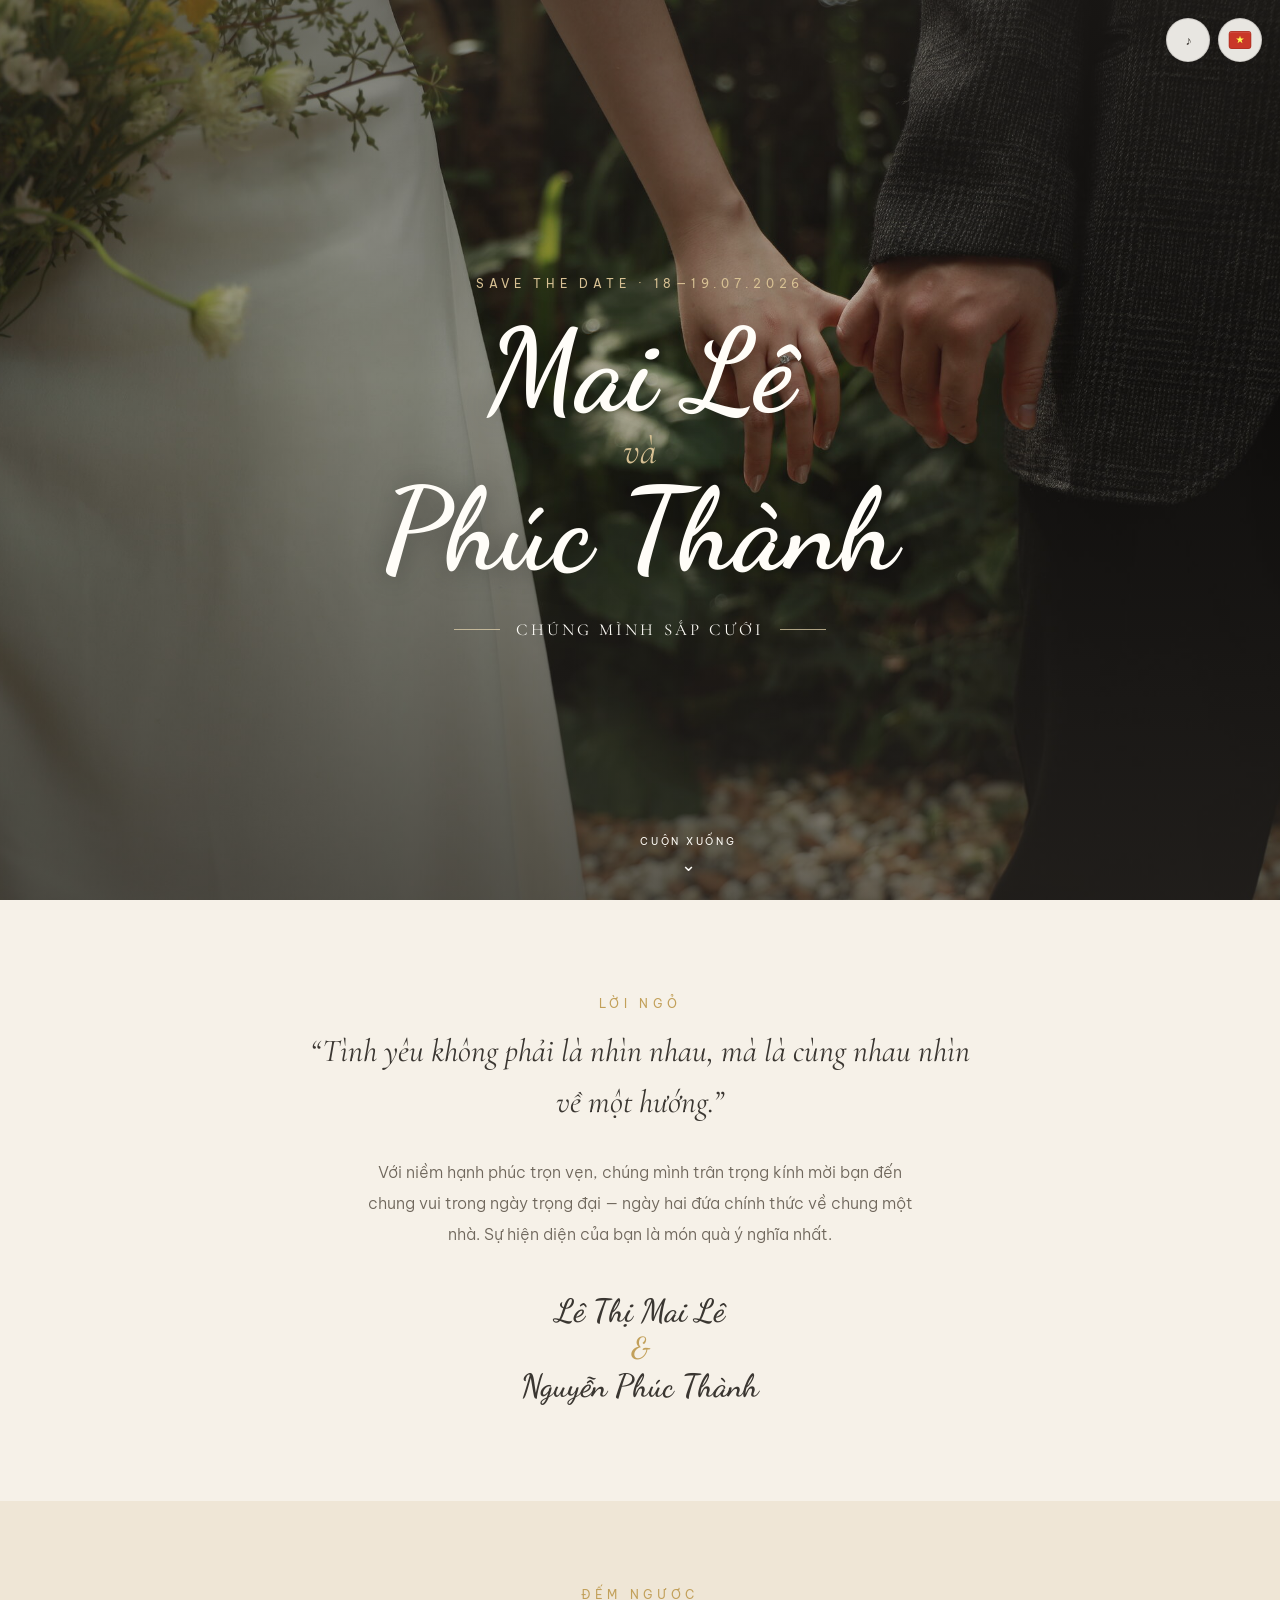
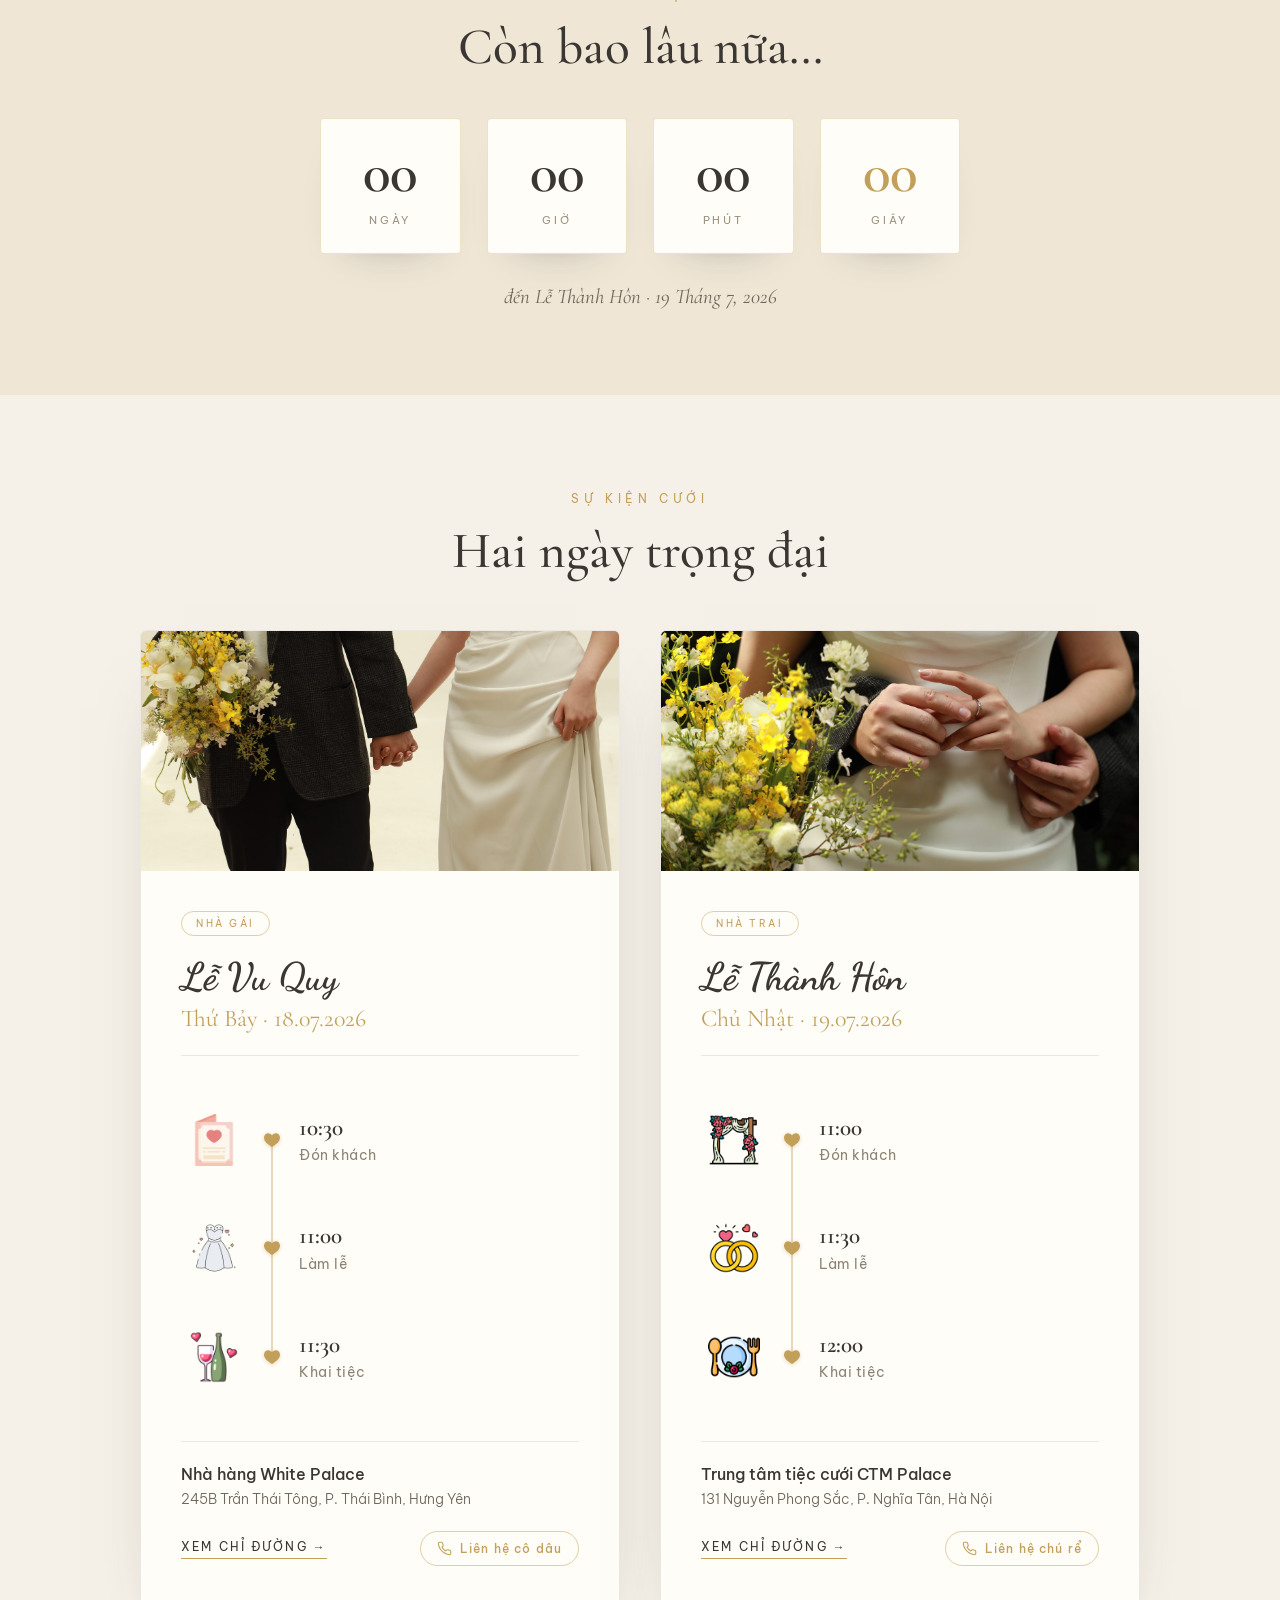
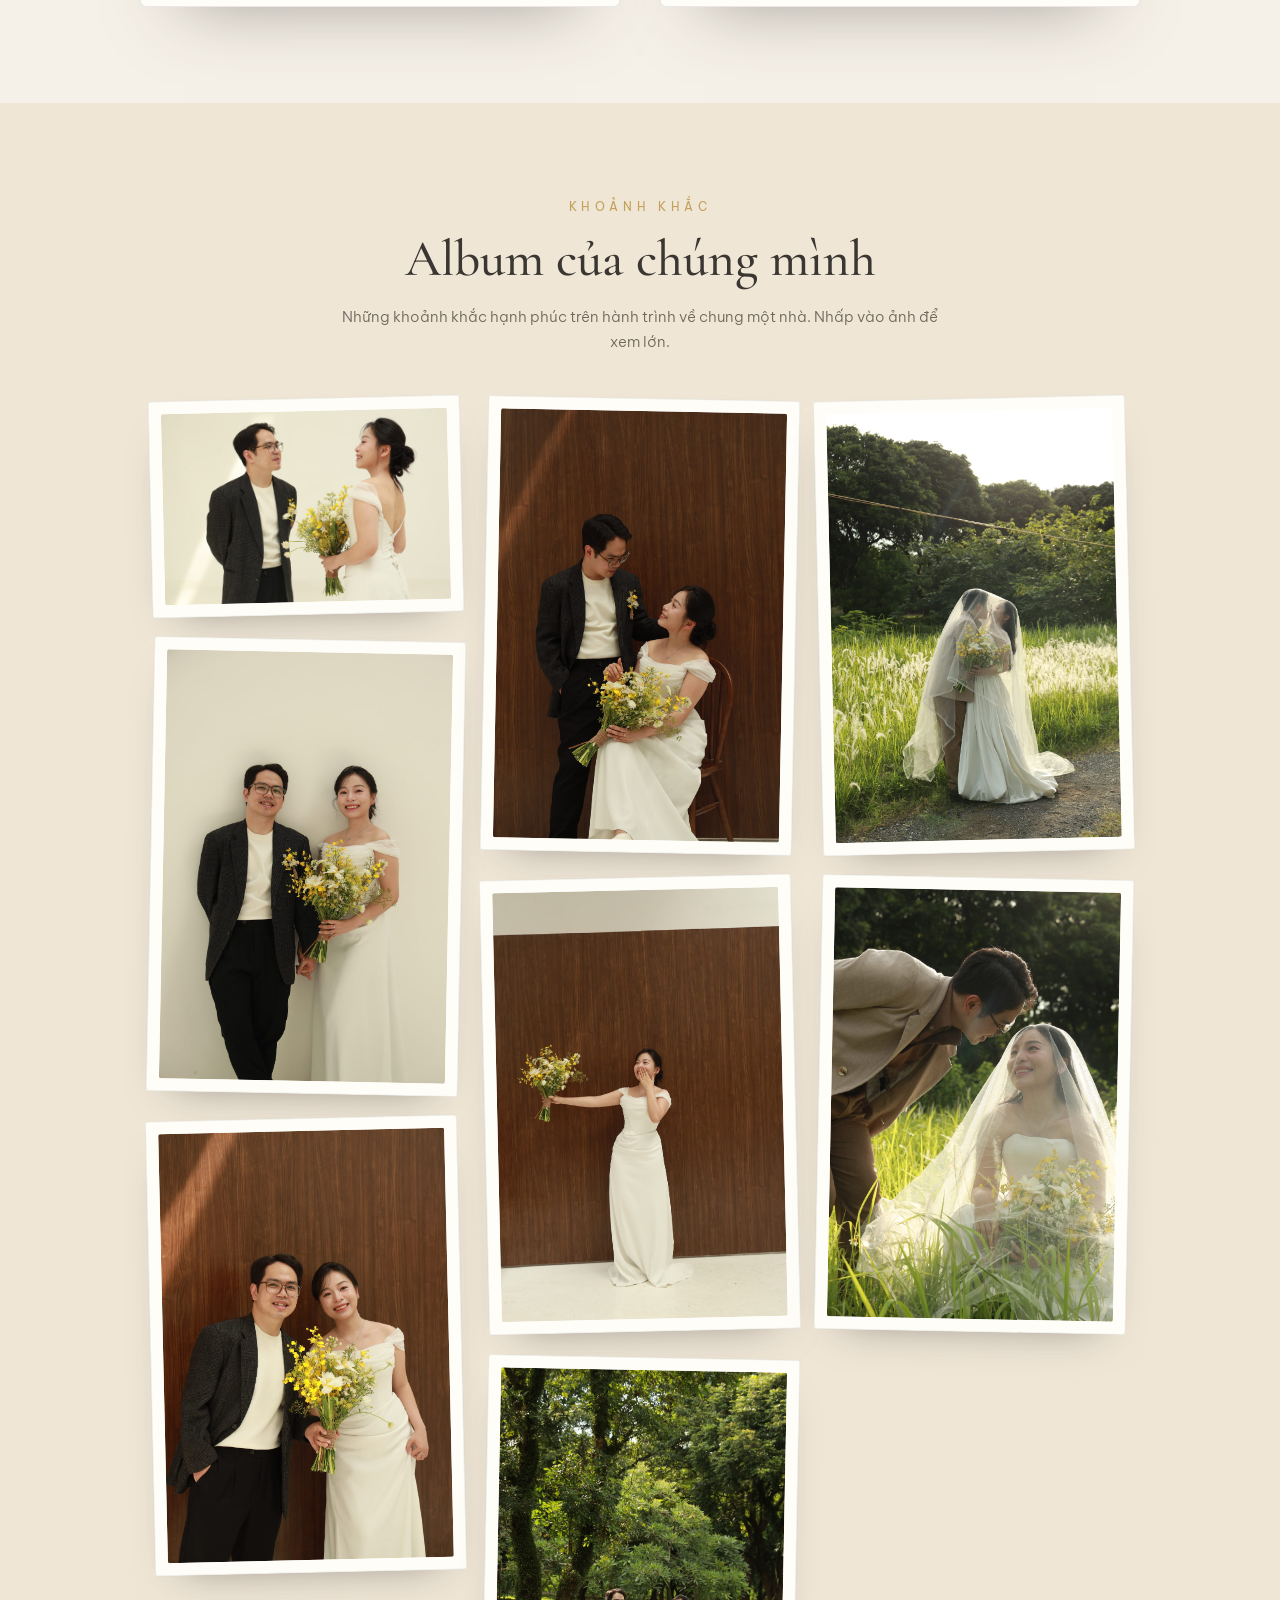
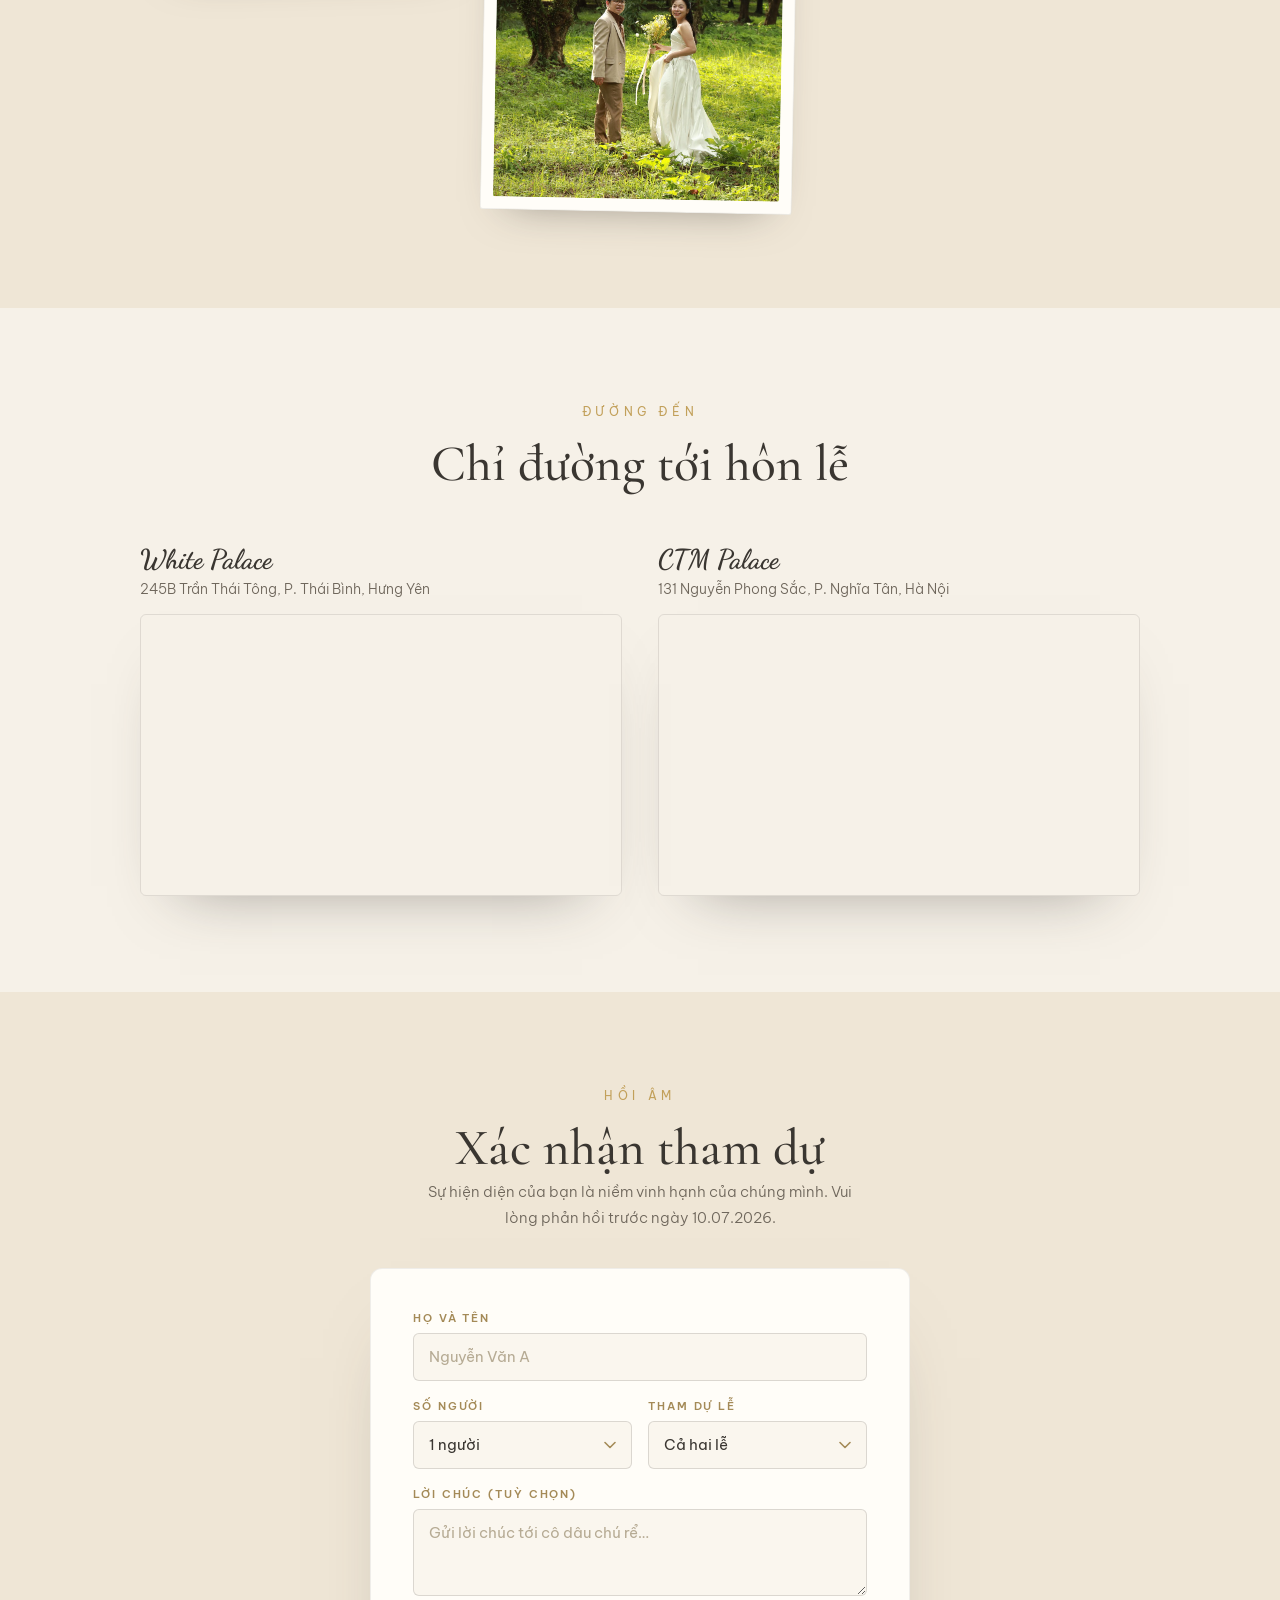
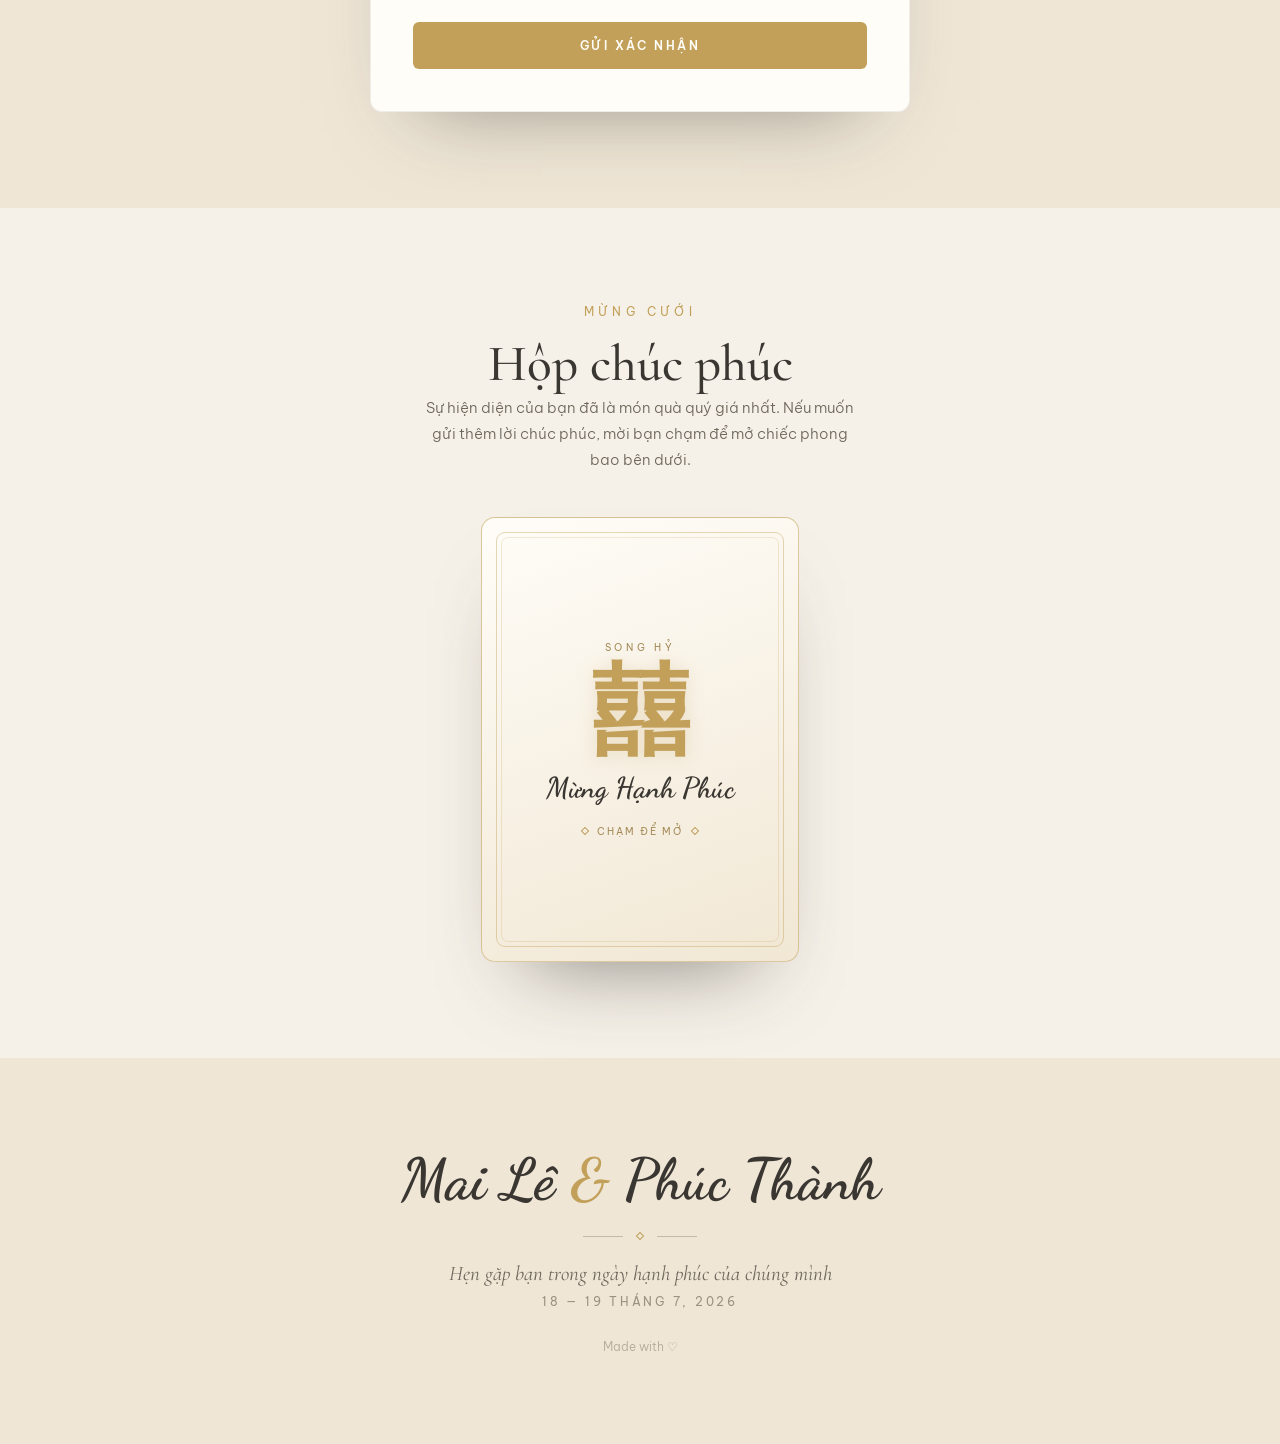
==== commit 14bcd6d9: "refactor: replace inline styles and scripts with external CSS and JS files" ====
--- a/index.html
+++ b/index.html
@@ -1,663 +1,718 @@
-<!DOCTYPE html>
+<!doctype html>
 <html lang="vi">
-<head>
-<meta charset="utf-8">
-<meta name="viewport" content="width=device-width, initial-scale=1">
-<title>Mai Lê & Phúc Thành · 18—19.07.2026</title>
-<meta name="description" content="Trân trọng kính mời bạn đến chung vui trong ngày cưới của Mai Lê & Phúc Thành — 18 & 19 tháng 7, 2026.">
-
-<meta property="og:title" content="Đám cưới Mai Lê & Phúc Thành">
-<meta property="og:description" content="18 & 19 tháng 7, 2026 · Hưng Yên & Hà Nội. Trân trọng kính mời!">
-<meta property="og:type" content="website">
-<meta property="og:image" content="assets/img/hero.jpg">
-
-<link rel="preconnect" href="https://fonts.googleapis.com">
-<link rel="preconnect" href="https://fonts.gstatic.com" crossorigin>
-<link href="https://fonts.googleapis.com/css2?family=Cormorant+Garamond:ital,wght@0,400;0,500;0,600;1,400;1,500&family=Dancing+Script:wght@500;600;700&family=Be+Vietnam+Pro:wght@200;300;400;500;600&display=swap" rel="stylesheet">
-
-<style>
-:root{
-  --cream:#f6f1e8; --cream2:#efe6d6; --paper:#fffdf8; --field:#faf6ee;
-  --ink:#3a3631; --muted:#6f675c; --faint:#9a917f; --label:#a48a57;
-  --gold:#c2a05a; --gold-l:#d8c194; --gold-d:#b08d4f; --sage:#879a7d;
-  --serif:'Cormorant Garamond',serif;
-  --script:'Dancing Script',cursive;
-  --sans:'Be Vietnam Pro',sans-serif;
-}
-*{box-sizing:border-box}
-html{scroll-behavior:smooth}
-body{margin:0;background:var(--cream);color:var(--ink);font-family:var(--sans);-webkit-font-smoothing:antialiased;text-rendering:optimizeLegibility;overflow-x:hidden}
-::selection{background:var(--gold);color:var(--paper)}
-section{scroll-margin-top:24px}
-img{display:block;max-width:100%}
-input,select,textarea,button{font-family:inherit}
-
-@keyframes floaty{0%,100%{transform:translateY(0)}50%{transform:translateY(9px)}}
-@keyframes floatyX{0%,100%{transform:translateX(-50%) translateY(0)}50%{transform:translateX(-50%) translateY(9px)}}
-@keyframes petalfall{0%{transform:translateY(-12vh) translateX(0) rotate(0deg);opacity:0}12%{opacity:.65}100%{transform:translateY(112vh) translateX(46px) rotate(260deg);opacity:0}}
-.reveal{opacity:0;transform:translateY(34px);transition:opacity .9s ease,transform .9s cubic-bezier(.2,.7,.3,1)}
-.reveal.in{opacity:1;transform:none}
-
-/* ===== MUSIC FLOATING BUTTON ===== */
-.topctrl{position:fixed;top:18px;right:18px;z-index:100;display:flex;gap:8px;align-items:flex-start}
-.musicbtn,.langbtn{width:44px;height:44px;border-radius:50%;border:1px solid rgba(58,54,49,.16);background:rgba(255,253,248,.9);backdrop-filter:blur(10px);-webkit-backdrop-filter:blur(10px);color:var(--ink);cursor:pointer;display:grid;place-items:center;box-shadow:0 10px 26px -14px rgba(58,54,49,.5);transition:all .3s;padding:0}
-.musicbtn:hover,.langbtn:hover{background:var(--gold);color:var(--paper);border-color:var(--gold)}
-.flag{display:inline-flex;width:24px;height:24px;flex-shrink:0}
-.flag svg{width:100%;height:100%;display:block}
-.langwrap{position:relative}
-.langmenu{position:absolute;top:50px;right:0;min-width:158px;background:rgba(255,253,248,.97);backdrop-filter:blur(10px);-webkit-backdrop-filter:blur(10px);border:1px solid rgba(58,54,49,.14);border-radius:12px;box-shadow:0 18px 44px -18px rgba(58,54,49,.5);padding:6px;display:none;flex-direction:column;gap:2px}
-.langmenu.open{display:flex}
-.langopt{display:flex;align-items:center;gap:10px;width:100%;padding:10px 12px;border:none;background:transparent;border-radius:8px;cursor:pointer;font-family:var(--sans);font-size:.9rem;color:var(--ink);text-align:left;transition:background .2s}
-.langopt:hover{background:rgba(194,160,90,.14)}
-.langopt.active{background:rgba(194,160,90,.2);font-weight:500}
-
-/* ===== HERO ===== */
-.hero{position:relative;min-height:100svh;display:grid;place-items:center;overflow:hidden;text-align:center;padding:96px 22px 80px}
-.hero-img{position:absolute;inset:0;width:100%;height:100%;object-fit:cover;object-position:72% center}
-.hero-overlay{position:absolute;inset:0;z-index:1;pointer-events:none;background:linear-gradient(180deg,rgba(46,42,38,.5),rgba(46,42,38,.28) 42%,rgba(46,42,38,.66))}
-.petal{position:absolute;top:0;border-radius:0 100% 0 100%;animation:petalfall linear infinite;pointer-events:none;z-index:1}
-.hero-inner{position:relative;z-index:2;pointer-events:none;color:var(--paper);max-width:820px;text-align:center}
-.guest-greet{display:block;margin:14px 0}
-.guest-greet .gg-text{font-family:var(--script);font-weight:700;font-size:clamp(1.9rem,6vw,2.8rem);line-height:1.15;color:var(--gold)}
-.hero .eyebrow{font-family:var(--sans);font-size:.74rem;letter-spacing:.4em;text-transform:uppercase;color:var(--gold-l);margin-bottom:26px}
-.hero .name{font-family:var(--script);font-weight:700;font-size:clamp(3.4rem,15vw,7.2rem);line-height:.95;text-shadow:0 2px 30px rgba(0,0,0,.35)}
-.hero .amp{font-family:var(--serif);font-style:italic;font-size:clamp(1.6rem,6vw,2.4rem);color:var(--gold-l);margin:2px 0}
-.hero .ribbon{display:flex;align-items:center;justify-content:center;gap:16px;margin-top:34px}
-.hero .ribbon .line{height:1px;width:46px;background:rgba(233,216,176,.7)}
-.hero .ribbon .txt{font-family:var(--serif);letter-spacing:.18em;font-size:1.05rem}
-.scrolldown{position:absolute;z-index:2;bottom:26px;left:50%;color:var(--paper);text-decoration:none;display:flex;flex-direction:column;align-items:center;gap:8px;text-align:center;animation:floatyX 2.4s ease-in-out infinite}
-.scrolldown .s1{font-family:var(--sans);font-size:.62rem;letter-spacing:.28em;text-transform:uppercase}
-.scrolldown .s2{font-size:1.1rem;line-height:1}
-
-.eyebrow{font-family:var(--sans);font-size:.72rem;letter-spacing:.4em;text-transform:uppercase;color:var(--gold);margin-bottom:14px}
-.h2{font-family:var(--serif);font-weight:500;font-size:clamp(2rem,6vw,3.2rem);color:var(--ink);margin:0}
-.center-head{text-align:center;margin-bottom:clamp(32px,5vw,48px)}
-
-/* ===== INVITATION ===== */
-.invite{text-align:center;padding:clamp(54px,9vw,96px) clamp(24px,6vw,40px);max-width:760px;margin:0 auto}
-.invite .quote{font-family:var(--serif);font-size:clamp(1.45rem,4.5vw,2rem);line-height:1.6;color:var(--ink);font-style:italic;margin:0 0 30px;text-wrap:pretty}
-.invite .body{font-family:var(--sans);font-weight:300;font-size:1.02rem;line-height:1.9;color:var(--muted);margin:0 auto;max-width:560px;text-wrap:pretty}
-.invite .sigwrap{margin-top:42px;display:flex;flex-direction:column;align-items:center;gap:4px}
-.invite .signame{font-family:var(--script);font-weight:600;font-size:2rem;color:var(--ink)}
-.invite .sigjoin{font-family:var(--serif);font-style:italic;color:var(--sage)}
-
-/* ===== COUNTDOWN ===== */
-.countdown{background:var(--cream2);padding:clamp(50px,8vw,86px) clamp(22px,6vw,40px);text-align:center}
-.countdown h2{font-family:var(--serif);font-weight:500;font-size:clamp(2rem,6vw,3.2rem);color:var(--ink);margin:0 0 40px}
-.cd-grid{display:flex;flex-wrap:wrap;gap:clamp(10px,3vw,26px);justify-content:center;max-width:640px;margin:0 auto}
-.cd-cell{flex:1;min-width:70px;background:var(--paper);border:1px solid rgba(194,160,90,.3);border-radius:4px;padding:26px 8px;box-shadow:0 20px 40px -30px rgba(58,54,49,.4)}
-.cd-num{font-family:var(--serif);font-weight:600;font-size:clamp(2.4rem,9vw,3.6rem);line-height:1;color:var(--ink)}
-.cd-cell.sec .cd-num{color:var(--gold)}
-.cd-lbl{font-family:var(--sans);font-size:.66rem;letter-spacing:.26em;text-transform:uppercase;color:var(--faint);margin-top:10px}
-.cd-foot{margin-top:30px;font-family:var(--serif);font-style:italic;font-size:1.3rem;color:var(--muted)}
-
-/* ===== EVENTS ===== */
-.events{padding:clamp(54px,9vw,96px) clamp(22px,6vw,40px);max-width:1080px;margin:0 auto}
-.cards{display:grid;grid-template-columns:repeat(auto-fit,minmax(300px,1fr));gap:clamp(22px,4vw,40px)}
-.card{background:var(--paper);border:1px solid rgba(58,54,49,.1);border-radius:6px;overflow:hidden;box-shadow:0 36px 70px -44px rgba(58,54,49,.5)}
-.card-img{position:relative;height:clamp(260px,42vw,300px)}
-.card-img img{position:absolute;inset:0;width:100%;height:100%;object-fit:cover}
-.card-body{padding:clamp(26px,4vw,40px)}
-.tag{display:inline-block;font-family:var(--sans);font-size:.62rem;letter-spacing:.26em;text-transform:uppercase;border-radius:999px;padding:5px 14px;margin-bottom:18px}
-.tag.gai{color:var(--sage);border:1px solid rgba(135,154,125,.5)}
-.tag.trai{color:var(--gold);border:1px solid rgba(194,160,90,.5)}
-.card h3{font-family:var(--script);font-weight:700;font-size:2.4rem;color:var(--ink);margin:0 0 4px}
-.card .date{font-family:var(--serif);font-size:1.5rem;color:var(--gold);margin-bottom:22px}
-/* timeline — icon trái · đường+tim giữa · giờ/tên phải */
-.timeline{border-top:1px solid rgba(58,54,49,.1);border-bottom:1px solid rgba(58,54,49,.1);padding:30px 2px;margin-bottom:22px}
-.tl-row{display:grid;grid-template-columns:62px 26px 1fr;align-items:center;column-gap:14px}
-.tl-icon{display:grid;place-items:center}
-.tl-icon img{width:52px;height:52px;object-fit:contain}
-.tl-rail{position:relative;align-self:stretch;display:flex;align-items:center;justify-content:center}
-.tl-rail::before{content:"";position:absolute;top:0;bottom:0;width:1.5px;background:rgba(194,160,90,.4)}
-.tl-row:first-child .tl-rail::before{top:50%}
-.tl-row:last-child .tl-rail::before{bottom:50%}
-.tl-heart{position:relative;z-index:1;width:16px;height:16px;color:var(--gold);filter:drop-shadow(0 1px 2px rgba(194,160,90,.4))}
-.tl-content{padding:30px 0}
-.tl-time{display:block;font-family:var(--serif);font-weight:600;font-size:1.45rem;color:var(--ink);line-height:1.1}
-.tl-name{display:block;font-family:var(--sans);font-weight:400;font-size:.85rem;letter-spacing:.04em;color:#8b8273;margin-top:5px}
-.venue-name{font-family:var(--sans);font-weight:500;color:var(--ink);font-size:1rem;margin-bottom:4px}
-.venue-addr{font-family:var(--sans);font-weight:300;color:var(--muted);font-size:.9rem;line-height:1.6;margin-bottom:20px}
-.card-actions{display:flex;align-items:center;justify-content:space-between;gap:12px;flex-wrap:wrap}
-.dirlink{display:inline-flex;align-items:center;gap:8px;font-family:var(--sans);font-size:.74rem;letter-spacing:.18em;text-transform:uppercase;color:var(--ink);text-decoration:none;border-bottom:1px solid var(--gold);padding-bottom:4px;transition:color .3s}
-.dirlink:hover{color:var(--gold)}
-.callbtn{flex-shrink:0;display:inline-flex;align-items:center;gap:8px;padding:9px 16px;border-radius:999px;border:1px solid rgba(194,160,90,.5);color:var(--gold);background:transparent;text-decoration:none;font-family:var(--sans);font-size:.72rem;letter-spacing:.1em;font-weight:500;transition:all .3s}
-.callbtn svg{flex-shrink:0}
-.callbtn:hover{background:var(--gold);color:var(--paper);border-color:var(--gold)}
-
-/* ===== GALLERY ===== */
-.gallery{background:var(--cream2);padding:clamp(54px,9vw,96px) clamp(22px,6vw,40px)}
-.gallery-head{text-align:center;max-width:620px;margin:0 auto clamp(30px,5vw,44px)}
-.gallery-head p{font-family:var(--sans);font-weight:300;font-size:.92rem;line-height:1.7;color:var(--muted);margin:14px 0 0}
-.masonry{columns:236px;column-gap:clamp(14px,2.4vw,22px);max-width:980px;margin:0 auto}
-.frame{break-inside:avoid;-webkit-column-break-inside:avoid;margin:0 0 clamp(16px,2.6vw,24px);position:relative;background:var(--paper);padding:12px;border:1px solid rgba(58,54,49,.09);border-radius:3px;box-shadow:0 20px 44px -28px rgba(58,54,49,.55);transition:transform .45s cubic-bezier(.2,.7,.3,1),box-shadow .45s;cursor:pointer}
-.frame:nth-child(odd){transform:rotate(-1.3deg)}
-.frame:nth-child(even){transform:rotate(1.1deg)}
-.frame:hover{transform:rotate(0) translateY(-6px) scale(1.015);box-shadow:0 32px 62px -26px rgba(58,54,49,.62);z-index:5}
-.frame img{width:100%;height:auto;display:block;border-radius:2px;background:#efe7d9}
-
-/* ===== LIGHTBOX ===== */
-.lightbox{position:fixed;inset:0;z-index:300;background:rgba(34,30,26,.94);display:none;align-items:center;justify-content:center;padding:24px}
-.lightbox.open{display:flex}
-.lightbox img{max-width:92vw;max-height:88vh;border-radius:4px;box-shadow:0 30px 80px rgba(0,0,0,.5)}
-.lightbox .lb-close{position:absolute;top:18px;right:22px;width:46px;height:46px;border-radius:50%;border:1px solid rgba(255,255,255,.3);background:transparent;color:#fff;font-size:1.3rem;cursor:pointer}
-.lightbox .lb-nav{position:absolute;top:50%;transform:translateY(-50%);width:50px;height:50px;border-radius:50%;border:1px solid rgba(255,255,255,.3);background:rgba(0,0,0,.2);color:#fff;font-size:1.4rem;cursor:pointer}
-.lightbox .lb-prev{left:14px}.lightbox .lb-next{right:14px}
-
-/* ===== MAPS ===== */
-.maps{padding:clamp(54px,9vw,96px) clamp(22px,6vw,40px);max-width:1080px;margin:0 auto}
-.map-grid{display:grid;grid-template-columns:repeat(auto-fit,minmax(300px,1fr));gap:clamp(22px,4vw,36px)}
-.map-name{font-family:var(--script);font-weight:700;font-size:1.7rem;color:var(--ink)}
-.map-addr{font-family:var(--sans);font-weight:300;font-size:.88rem;color:var(--muted);margin:4px 0 16px}
-.map-wrap{border-radius:6px;overflow:hidden;border:1px solid rgba(58,54,49,.12);box-shadow:0 30px 60px -40px rgba(58,54,49,.5)}
-.map-wrap iframe{width:100%;height:280px;border:0;display:block}
-
-/* ===== RSVP (light) ===== */
-.rsvp{background:var(--cream2);padding:clamp(54px,9vw,96px) clamp(22px,6vw,40px)}
-.rsvp-inner{max-width:540px;margin:0 auto;text-align:center}
-.rsvp .lead{font-family:var(--sans);font-weight:300;font-size:.95rem;line-height:1.7;color:var(--muted);margin:0 auto 38px;max-width:430px}
-.rsvp form{background:var(--paper);border:1px solid rgba(58,54,49,.08);border-radius:12px;box-shadow:0 40px 80px -50px rgba(58,54,49,.55);padding:clamp(26px,5vw,42px);display:flex;flex-direction:column;gap:18px;text-align:left}
-.rsvp label{display:block;font-family:var(--sans);font-size:.66rem;font-weight:600;letter-spacing:.18em;text-transform:uppercase;color:var(--label);margin-bottom:8px}
-.rsvp input,.rsvp select,.rsvp textarea{width:100%;padding:13px 15px;background:var(--field);border:1px solid rgba(58,54,49,.16);border-radius:6px;color:var(--ink);font-size:.95rem;line-height:1.3;outline:none;transition:border-color .25s,box-shadow .25s}
-.rsvp input::placeholder,.rsvp textarea::placeholder{color:#b6ab94}
-.rsvp input:focus,.rsvp select:focus,.rsvp textarea:focus{border-color:var(--gold);box-shadow:0 0 0 3px rgba(194,160,90,.16)}
-.rsvp select{-webkit-appearance:none;-moz-appearance:none;appearance:none;padding-right:40px;cursor:pointer;background-image:url("data:image/svg+xml,%3Csvg xmlns='http://www.w3.org/2000/svg' width='12' height='8' viewBox='0 0 12 8'%3E%3Cpath fill='none' stroke='%23a48a57' stroke-width='1.6' stroke-linecap='round' stroke-linejoin='round' d='M1 1.5 6 6.5 11 1.5'/%3E%3C/svg%3E");background-repeat:no-repeat;background-position:right 15px center;background-size:12px}
-.rsvp select::-ms-expand{display:none}
-.rsvp .two{display:grid;grid-template-columns:repeat(auto-fit,minmax(150px,1fr));gap:16px}
-.rsvp textarea{resize:vertical}
-.rsvp .submit{margin-top:4px;padding:16px;background:var(--gold);color:var(--paper);border:none;border-radius:6px;font-family:var(--sans);font-weight:600;font-size:.76rem;letter-spacing:.2em;text-transform:uppercase;cursor:pointer;transition:background .3s,transform .2s}
-.rsvp .submit:hover{background:var(--gold-d);transform:translateY(-1px)}
-.rsvp .submit:disabled{opacity:.6;cursor:default;transform:none}
-.rsvp .err{font-family:var(--sans);color:#b5503a;font-size:.85rem;margin:2px 0 0;text-align:center}
-.rsvp .thanks{background:var(--paper);border:1px solid rgba(194,160,90,.4);border-radius:12px;padding:clamp(40px,7vw,60px) 28px;box-shadow:0 40px 80px -50px rgba(58,54,49,.55)}
-.rsvp .thanks .mark{font-size:2rem;color:var(--gold);margin-bottom:14px}
-.rsvp .thanks .big{font-family:var(--script);font-weight:700;font-size:2.6rem;color:var(--ink);margin-bottom:10px}
-.rsvp .thanks p{font-family:var(--sans);font-weight:300;color:var(--muted);line-height:1.7;margin:0}
-
-/* ===== MỪNG CƯỚI ===== */
-.gift{background:var(--cream);padding:clamp(54px,9vw,96px) clamp(22px,6vw,40px)}
-.gift-head{text-align:center;max-width:560px;margin:0 auto clamp(30px,5vw,44px)}
-.gift-head p{font-family:var(--sans);font-weight:300;font-size:.95rem;line-height:1.7;color:var(--muted);margin:0 auto;max-width:440px}
-.gift-box{width:min(318px,82vw);margin:0 auto;perspective:1600px;border-radius:14px;box-shadow:0 44px 84px -46px rgba(58,54,49,.62);transition:box-shadow .4s ease}
-.gift-card-wrap{position:relative;width:100%;aspect-ratio:5/7;transform-style:preserve-3d;transition:transform .8s cubic-bezier(.22,.61,.28,1);will-change:transform}
-.gift-card-wrap.flipped{transform:rotateY(180deg)}
-.gift-face{position:absolute;inset:0;border-radius:14px;-webkit-backface-visibility:hidden;backface-visibility:hidden;transform:translateZ(0)}
-.gift-closed{cursor:pointer;background:linear-gradient(160deg,#fffdf8,#f1e7d4);border:1px solid rgba(194,160,90,.55);display:flex;flex-direction:column;align-items:center;justify-content:center;gap:16px;overflow:hidden}
-.gift-box:hover{box-shadow:0 54px 98px -44px rgba(58,54,49,.66)}
-.gift-border1{position:absolute;inset:14px;border:1px solid rgba(194,160,90,.42);border-radius:9px;pointer-events:none}
-.gift-border2{position:absolute;inset:19px;border:1px solid rgba(194,160,90,.22);border-radius:7px;pointer-events:none}
-.gift-songhy{font-family:var(--sans);font-size:.64rem;letter-spacing:.36em;text-transform:uppercase;color:var(--label)}
-.gift-hy{font-family:serif;font-size:clamp(4.2rem,19vw,6.2rem);line-height:.85;color:var(--gold);font-weight:700;text-shadow:0 2px 18px rgba(194,160,90,.25)}
-.gift-mung{font-family:var(--script);font-weight:700;font-size:1.8rem;color:var(--ink)}
-.gift-tap{display:flex;align-items:center;gap:9px;margin-top:4px;font-family:var(--sans);font-size:.64rem;letter-spacing:.2em;text-transform:uppercase;color:var(--label)}
-.gift-tap .gem{width:6px;height:6px;border:1px solid var(--gold);transform:rotate(45deg)}
-.gift-open{background:var(--paper);border:1px solid rgba(194,160,90,.55);display:flex;flex-direction:column;align-items:center;justify-content:center;padding:24px;gap:16px;transform:rotateY(180deg);cursor:pointer}
-.gift-qrlabel{font-family:var(--sans);font-size:.62rem;letter-spacing:.28em;text-transform:uppercase;color:var(--label)}
-.gift-qr{width:184px;height:184px;object-fit:contain;background:#fff;border-radius:6px;padding:8px}
-.gift-thanks{font-family:var(--serif);font-style:italic;font-size:1.2rem;color:var(--gold);text-align:center;line-height:1.45;margin-top:6px}
-
-/* ===== FOOTER ===== */
-footer{background:var(--cream2);text-align:center;padding:clamp(56px,9vw,90px) 24px}
-footer .names{font-family:var(--script);font-weight:700;font-size:clamp(2.4rem,8vw,3.6rem);color:var(--ink);line-height:1.1}
-footer .names span{color:var(--gold)}
-.diamond{display:flex;align-items:center;gap:14px;justify-content:center;margin:22px 0}
-.diamond .line{height:1px;width:40px;background:rgba(58,54,49,.25)}
-.diamond .gem{width:6px;height:6px;border:1px solid var(--gold);transform:rotate(45deg)}
-footer .closing{font-family:var(--serif);font-style:italic;font-size:1.3rem;color:var(--muted);margin:0 0 8px}
-footer .dt{font-family:var(--sans);font-size:.72rem;letter-spacing:.24em;text-transform:uppercase;color:var(--faint)}
-footer .made{font-family:var(--sans);font-weight:300;font-size:.72rem;color:#b3a994;margin-top:30px}
-</style>
-</head>
-<body>
-
-<!-- ===== TOP CONTROLS ===== -->
-<div class="topctrl">
-  <button id="musicBtn" class="musicbtn" aria-label="Bật/tắt nhạc nền"><span id="musicIcon" style="font-size:.78rem;letter-spacing:-1px">♪</span></button>
-  <div class="langwrap">
-    <button id="langBtn" class="langbtn" aria-label="Chọn ngôn ngữ" aria-haspopup="true" aria-expanded="false"><span id="langFlag" class="flag"></span></button>
-    <div id="langMenu" class="langmenu">
-      <button class="langopt" data-lang="vi"><span class="flag flag-vi"></span> Tiếng Việt</button>
-      <button class="langopt" data-lang="en"><span class="flag flag-en"></span> English</button>
+  <head>
+    <meta charset="utf-8" />
+    <meta name="viewport" content="width=device-width, initial-scale=1" />
+    <title>Mai Lê & Phúc Thành · 18—19.07.2026</title>
+    <meta
+      name="description"
+      content="Trân trọng kính mời bạn đến chung vui trong ngày cưới của Mai Lê & Phúc Thành — 18 & 19 tháng 7, 2026."
+    />
+
+    <meta property="og:title" content="Đám cưới Mai Lê & Phúc Thành" />
+    <meta
+      property="og:description"
+      content="18 & 19 tháng 7, 2026 · Hưng Yên & Hà Nội. Trân trọng kính mời!"
+    />
+    <meta property="og:type" content="website" />
+    <meta property="og:image" content="assets/img/hero.jpg" />
+
+    <link rel="preconnect" href="https://fonts.googleapis.com" />
+    <link rel="preconnect" href="https://fonts.gstatic.com" crossorigin />
+    <link
+      href="https://fonts.googleapis.com/css2?family=Cormorant+Garamond:ital,wght@0,400;0,500;0,600;1,400;1,500&family=Dancing+Script:wght@500;600;700&family=Be+Vietnam+Pro:wght@200;300;400;500;600&display=swap"
+      rel="stylesheet"
+    />
+
+    <link rel="stylesheet" href="assets/css/style.css">
+  </head>
+  <body>
+    <!-- ===== TOP CONTROLS ===== -->
+    <div class="topctrl">
+      <button id="musicBtn" class="musicbtn" aria-label="Bật/tắt nhạc nền">
+        <span id="musicIcon" style="font-size: 0.78rem; letter-spacing: -1px"
+          >♪</span
+        >
+      </button>
+      <div class="langwrap">
+        <button
+          id="langBtn"
+          class="langbtn"
+          aria-label="Chọn ngôn ngữ"
+          aria-haspopup="true"
+          aria-expanded="false"
+        >
+          <span id="langFlag" class="flag"></span>
+        </button>
+        <div id="langMenu" class="langmenu">
+          <button class="langopt" data-lang="vi">
+            <span class="flag flag-vi"></span> Tiếng Việt
+          </button>
+          <button class="langopt" data-lang="en">
+            <span class="flag flag-en"></span> English
+          </button>
+        </div>
+      </div>
     </div>
-  </div>
-</div>
-
-<!-- ===== HERO ===== -->
-<section id="home" class="hero">
-  <img class="hero-img" src="assets/img/hero.jpg" alt="Mai Lê và Phúc Thành nắm tay">
-  <div class="hero-overlay"></div>
-  <span class="petal" style="left:8%;width:9px;height:11px;background:rgba(216,193,148,.6);animation-duration:15s;animation-delay:0s"></span>
-  <span class="petal" style="left:28%;width:7px;height:9px;background:rgba(255,253,248,.5);animation-duration:19s;animation-delay:5s"></span>
-  <span class="petal" style="left:62%;width:10px;height:12px;background:rgba(216,193,148,.5);animation-duration:17s;animation-delay:8s"></span>
-  <span class="petal" style="left:82%;width:8px;height:10px;background:rgba(255,253,248,.45);animation-duration:21s;animation-delay:3s"></span>
-  <div class="hero-inner">
-    <div class="eyebrow" data-en="Save the date · 18—19.07.2026">Save the date · 18—19.07.2026</div>
-    <div class="name" data-en="Mai Le">Mai Lê</div>
-    <div class="amp" data-en="and">và</div>
-    <div class="name" data-en="Phuc Thanh">Phúc Thành</div>
-    <div class="ribbon">
-      <span class="line"></span>
-      <span class="txt" data-en="WE'RE GETTING MARRIED">CHÚNG MÌNH SẮP CƯỚI</span>
-      <span class="line"></span>
+
+    <!-- ===== HERO ===== -->
+    <section id="home" class="hero">
+      <img
+        class="hero-img"
+        src="assets/img/hero.jpg"
+        alt="Mai Lê và Phúc Thành nắm tay"
+      />
+      <div class="hero-overlay"></div>
+      <span
+        class="petal"
+        style="
+          left: 8%;
+          width: 9px;
+          height: 11px;
+          background: rgba(216, 193, 148, 0.6);
+          animation-duration: 15s;
+          animation-delay: -3s;
+        "
+      ></span>
+      <span
+        class="petal"
+        style="
+          left: 28%;
+          width: 7px;
+          height: 9px;
+          background: rgba(255, 253, 248, 0.5);
+          animation-duration: 19s;
+          animation-delay: -9s;
+        "
+      ></span>
+      <span
+        class="petal"
+        style="
+          left: 62%;
+          width: 10px;
+          height: 12px;
+          background: rgba(216, 193, 148, 0.5);
+          animation-duration: 17s;
+          animation-delay: -14s;
+        "
+      ></span>
+      <span
+        class="petal"
+        style="
+          left: 82%;
+          width: 8px;
+          height: 10px;
+          background: rgba(255, 253, 248, 0.45);
+          animation-duration: 21s;
+          animation-delay: -18s;
+        "
+      ></span>
+      <span
+        class="petal"
+        style="
+          left: 17%;
+          width: 8px;
+          height: 10px;
+          background: rgba(216, 193, 148, 0.5);
+          animation-duration: 16s;
+          animation-delay: -6s;
+        "
+      ></span>
+      <span
+        class="petal"
+        style="
+          left: 40%;
+          width: 9px;
+          height: 11px;
+          background: rgba(255, 253, 248, 0.45);
+          animation-duration: 20s;
+          animation-delay: -12s;
+        "
+      ></span>
+      <span
+        class="petal"
+        style="
+          left: 52%;
+          width: 7px;
+          height: 9px;
+          background: rgba(216, 193, 148, 0.55);
+          animation-duration: 18s;
+          animation-delay: -2s;
+        "
+      ></span>
+      <span
+        class="petal"
+        style="
+          left: 72%;
+          width: 9px;
+          height: 12px;
+          background: rgba(255, 253, 248, 0.5);
+          animation-duration: 22s;
+          animation-delay: -16s;
+        "
+      ></span>
+      <span
+        class="petal"
+        style="
+          left: 92%;
+          width: 8px;
+          height: 10px;
+          background: rgba(216, 193, 148, 0.5);
+          animation-duration: 17s;
+          animation-delay: -10s;
+        "
+      ></span>
+      <div class="hero-inner">
+        <div class="eyebrow" data-en="Save the date · 18—19.07.2026">
+          Save the date · 18—19.07.2026
+        </div>
+        <div class="name" data-en="Mai Le">Mai Lê</div>
+        <div class="amp" data-en="and">và</div>
+        <div class="name" data-en="Phuc Thanh">Phúc Thành</div>
+        <div class="ribbon">
+          <span class="line"></span>
+          <span class="txt" data-en="WE'RE GETTING MARRIED"
+            >CHÚNG MÌNH SẮP CƯỚI</span
+          >
+          <span class="line"></span>
+        </div>
+      </div>
+      <a href="#loi-moi" class="scrolldown">
+        <span class="s1" data-en="Scroll down">Cuộn xuống</span>
+        <span class="s2">⌄</span>
+      </a>
+    </section>
+
+    <!-- ===== INVITATION ===== -->
+    <section id="loi-moi" class="invite reveal">
+      <div class="eyebrow" data-en="Invitation">Lời ngỏ</div>
+      <p
+        class="quote"
+        data-en="“Love is not about looking at each other, but looking together in the same direction.”"
+      >
+        “Tình yêu không phải là nhìn nhau, mà là cùng nhau nhìn về một hướng.”
+      </p>
+      <p class="body">
+        <span id="bodyViPre"
+          >Với niềm hạnh phúc trọn vẹn, <span id="weWord">chúng mình</span> trân
+          trọng kính mời</span
+        ><span id="bodyEnPre" style="display: none"
+          >With hearts full of joy, we warmly invite</span
+        ><span id="guestGreet" class="guest-greet" style="display: none"
+          ><span class="gg-text" id="guestName"></span></span
+        ><span id="guestPlain" data-en=" you"> bạn</span
+        ><span id="bodyViPost">
+          đến chung vui trong ngày trọng đại — ngày hai đứa chính thức về chung
+          một nhà. Sự hiện diện của bạn là món quà ý nghĩa nhất.</span
+        ><span id="bodyEnPost" style="display: none">
+          to celebrate with us on our special day — the day we officially become
+          one family. Your presence is the most meaningful gift to us.</span
+        >
+      </p>
+      <div class="sigwrap">
+        <div class="signame" data-en="Mai Le">Lê Thị Mai Lê</div>
+        <div class="sigjoin">&amp;</div>
+        <div class="signame" data-en="Phuc Thanh">Nguyễn Phúc Thành</div>
+      </div>
+    </section>
+
+    <!-- ===== COUNTDOWN ===== -->
+    <section class="countdown reveal">
+      <div class="eyebrow" data-en="Countdown">Đếm ngược</div>
+      <h2 data-en="Counting down the days…">Còn bao lâu nữa…</h2>
+      <div class="cd-grid">
+        <div class="cd-cell">
+          <div class="cd-num" data-count="d">00</div>
+          <div class="cd-lbl" data-en="Days">Ngày</div>
+        </div>
+        <div class="cd-cell">
+          <div class="cd-num" data-count="h">00</div>
+          <div class="cd-lbl" data-en="Hours">Giờ</div>
+        </div>
+        <div class="cd-cell">
+          <div class="cd-num" data-count="m">00</div>
+          <div class="cd-lbl" data-en="Minutes">Phút</div>
+        </div>
+        <div class="cd-cell sec">
+          <div class="cd-num" data-count="s">00</div>
+          <div class="cd-lbl" data-en="Seconds">Giây</div>
+        </div>
+      </div>
+      <div class="cd-foot" data-en="to the Wedding Ceremony · July 19, 2026">
+        đến Lễ Thành Hôn · 19 Tháng 7, 2026
+      </div>
+    </section>
+
+    <!-- ===== EVENTS ===== -->
+    <section id="su-kien" class="events">
+      <div class="center-head reveal">
+        <div class="eyebrow" data-en="Wedding Events">Sự kiện cưới</div>
+        <h2 class="h2" data-en="Two Special Days">Hai ngày trọng đại</h2>
+      </div>
+      <div class="cards">
+        <!-- Vu Quy -->
+        <div class="card reveal">
+          <div class="card-img">
+            <img src="assets/img/venue1.jpg" alt="Lễ Vu Quy" />
+          </div>
+          <div class="card-body">
+            <div class="tag gai" data-en="Bride's Family">Nhà gái</div>
+            <h3 data-en="Vu Quy Ceremony">Lễ Vu Quy</h3>
+            <div class="date" data-en="Saturday · 18.07.2026">
+              Thứ Bảy · 18.07.2026
+            </div>
+            <div class="timeline">
+              <div class="tl-row">
+                <span class="tl-icon"
+                  ><img src="assets/img/timeline/1-1.png" alt="" loading="lazy"
+                /></span>
+                <span class="tl-rail"
+                  ><svg
+                    class="tl-heart"
+                    viewBox="0 0 32 29"
+                    fill="currentColor"
+                    aria-hidden="true"
+                  >
+                    <path
+                      d="M16 28.3C7 22.6 0 17.1 0 9.8 0 4.9 3.6 1 8.3 1c2.9 0 5.5 1.5 7.7 4.2C18.2 2.5 20.8 1 23.7 1 28.4 1 32 4.9 32 9.8c0 7.3-7 12.8-16 18.5z"
+                    /></svg
+                ></span>
+                <span class="tl-content"
+                  ><span class="tl-time">10:30</span
+                  ><span class="tl-name" data-en="Welcome guests"
+                    >Đón khách</span
+                  ></span
+                >
+              </div>
+              <div class="tl-row">
+                <span class="tl-icon"
+                  ><img src="assets/img/timeline/1-2.png" alt="" loading="lazy"
+                /></span>
+                <span class="tl-rail"
+                  ><svg
+                    class="tl-heart"
+                    viewBox="0 0 32 29"
+                    fill="currentColor"
+                    aria-hidden="true"
+                  >
+                    <path
+                      d="M16 28.3C7 22.6 0 17.1 0 9.8 0 4.9 3.6 1 8.3 1c2.9 0 5.5 1.5 7.7 4.2C18.2 2.5 20.8 1 23.7 1 28.4 1 32 4.9 32 9.8c0 7.3-7 12.8-16 18.5z"
+                    /></svg
+                ></span>
+                <span class="tl-content"
+                  ><span class="tl-time">11:00</span
+                  ><span class="tl-name" data-en="Ceremony">Làm lễ</span></span
+                >
+              </div>
+              <div class="tl-row last">
+                <span class="tl-icon"
+                  ><img src="assets/img/timeline/1-3.png" alt="" loading="lazy"
+                /></span>
+                <span class="tl-rail"
+                  ><svg
+                    class="tl-heart"
+                    viewBox="0 0 32 29"
+                    fill="currentColor"
+                    aria-hidden="true"
+                  >
+                    <path
+                      d="M16 28.3C7 22.6 0 17.1 0 9.8 0 4.9 3.6 1 8.3 1c2.9 0 5.5 1.5 7.7 4.2C18.2 2.5 20.8 1 23.7 1 28.4 1 32 4.9 32 9.8c0 7.3-7 12.8-16 18.5z"
+                    /></svg
+                ></span>
+                <span class="tl-content"
+                  ><span class="tl-time">11:30</span
+                  ><span class="tl-name" data-en="Reception"
+                    >Khai tiệc</span
+                  ></span
+                >
+              </div>
+            </div>
+            <div class="venue-name" data-en="White Palace Restaurant">Nhà hàng White Palace</div>
+            <div class="venue-addr" data-en="245B Tran Thai Tong, Thai Binh Ward, Hung Yen">
+              245B Trần Thái Tông, P. Thái Bình, Hưng Yên
+            </div>
+            <div class="card-actions">
+              <a
+                class="dirlink"
+                href="https://www.google.com/maps/dir/?api=1&destination=20.4453816,106.3290233"
+                target="_blank"
+                rel="noopener"
+                data-en="Get directions →"
+                >Xem chỉ đường →</a
+              >
+              <a class="callbtn" href="tel:0934547535"
+                ><svg
+                  viewBox="0 0 24 24"
+                  width="15"
+                  height="15"
+                  fill="none"
+                  stroke="currentColor"
+                  stroke-width="1.7"
+                  stroke-linecap="round"
+                  stroke-linejoin="round"
+                >
+                  <path
+                    d="M22 16.92v3a2 2 0 0 1-2.18 2 19.79 19.79 0 0 1-8.63-3.07 19.5 19.5 0 0 1-6-6 19.79 19.79 0 0 1-3.07-8.67A2 2 0 0 1 4.11 2h3a2 2 0 0 1 2 1.72c.13.96.36 1.9.7 2.81a2 2 0 0 1-.45 2.11L8.09 9.91a16 16 0 0 0 6 6l1.27-1.27a2 2 0 0 1 2.11-.45c.91.34 1.85.57 2.81.7A2 2 0 0 1 22 16.92z"
+                  /></svg
+                ><span data-en="Contact bride">Liên hệ cô dâu</span></a
+              >
+            </div>
+          </div>
+        </div>
+
+        <!-- Thành Hôn -->
+        <div class="card reveal">
+          <div class="card-img">
+            <img src="assets/img/venue2.jpg" alt="Lễ Thành Hôn" />
+          </div>
+          <div class="card-body">
+            <div class="tag trai" data-en="Groom's Family">Nhà trai</div>
+            <h3 data-en="Wedding Ceremony">Lễ Thành Hôn</h3>
+            <div class="date" data-en="Sunday · 19.07.2026">
+              Chủ Nhật · 19.07.2026
+            </div>
+            <div class="timeline">
+              <div class="tl-row">
+                <span class="tl-icon"
+                  ><img src="assets/img/timeline/2-1.png" alt="" loading="lazy"
+                /></span>
+                <span class="tl-rail"
+                  ><svg
+                    class="tl-heart"
+                    viewBox="0 0 32 29"
+                    fill="currentColor"
+                    aria-hidden="true"
+                  >
+                    <path
+                      d="M16 28.3C7 22.6 0 17.1 0 9.8 0 4.9 3.6 1 8.3 1c2.9 0 5.5 1.5 7.7 4.2C18.2 2.5 20.8 1 23.7 1 28.4 1 32 4.9 32 9.8c0 7.3-7 12.8-16 18.5z"
+                    /></svg
+                ></span>
+                <span class="tl-content"
+                  ><span class="tl-time">11:00</span
+                  ><span class="tl-name" data-en="Welcome guests"
+                    >Đón khách</span
+                  ></span
+                >
+              </div>
+              <div class="tl-row">
+                <span class="tl-icon"
+                  ><img src="assets/img/timeline/2-2.png" alt="" loading="lazy"
+                /></span>
+                <span class="tl-rail"
+                  ><svg
+                    class="tl-heart"
+                    viewBox="0 0 32 29"
+                    fill="currentColor"
+                    aria-hidden="true"
+                  >
+                    <path
+                      d="M16 28.3C7 22.6 0 17.1 0 9.8 0 4.9 3.6 1 8.3 1c2.9 0 5.5 1.5 7.7 4.2C18.2 2.5 20.8 1 23.7 1 28.4 1 32 4.9 32 9.8c0 7.3-7 12.8-16 18.5z"
+                    /></svg
+                ></span>
+                <span class="tl-content"
+                  ><span class="tl-time">11:30</span
+                  ><span class="tl-name" data-en="Ceremony">Làm lễ</span></span
+                >
+              </div>
+              <div class="tl-row last">
+                <span class="tl-icon"
+                  ><img src="assets/img/timeline/2-3.png" alt="" loading="lazy"
+                /></span>
+                <span class="tl-rail"
+                  ><svg
+                    class="tl-heart"
+                    viewBox="0 0 32 29"
+                    fill="currentColor"
+                    aria-hidden="true"
+                  >
+                    <path
+                      d="M16 28.3C7 22.6 0 17.1 0 9.8 0 4.9 3.6 1 8.3 1c2.9 0 5.5 1.5 7.7 4.2C18.2 2.5 20.8 1 23.7 1 28.4 1 32 4.9 32 9.8c0 7.3-7 12.8-16 18.5z"
+                    /></svg
+                ></span>
+                <span class="tl-content"
+                  ><span class="tl-time">12:00</span
+                  ><span class="tl-name" data-en="Reception"
+                    >Khai tiệc</span
+                  ></span
+                >
+              </div>
+            </div>
+            <div class="venue-name" data-en="CTM Palace Wedding Center">Trung tâm tiệc cưới CTM Palace</div>
+            <div class="venue-addr" data-en="131 Nguyen Phong Sac, Nghia Tan Ward, Hanoi">
+              131 Nguyễn Phong Sắc, P. Nghĩa Tân, Hà Nội
+            </div>
+            <div class="card-actions">
+              <a
+                class="dirlink"
+                href="https://www.google.com/maps/dir/?api=1&destination=CTM%20Palace%2C%20131%20Nguy%E1%BB%85n%20Phong%20S%E1%BA%AFc%2C%20C%E1%BA%A7u%20Gi%E1%BA%A5y%2C%20H%C3%A0%20N%E1%BB%99i"
+                target="_blank"
+                rel="noopener"
+                data-en="Get directions →"
+                >Xem chỉ đường →</a
+              >
+              <a class="callbtn" href="tel:0903471090"
+                ><svg
+                  viewBox="0 0 24 24"
+                  width="15"
+                  height="15"
+                  fill="none"
+                  stroke="currentColor"
+                  stroke-width="1.7"
+                  stroke-linecap="round"
+                  stroke-linejoin="round"
+                >
+                  <path
+                    d="M22 16.92v3a2 2 0 0 1-2.18 2 19.79 19.79 0 0 1-8.63-3.07 19.5 19.5 0 0 1-6-6 19.79 19.79 0 0 1-3.07-8.67A2 2 0 0 1 4.11 2h3a2 2 0 0 1 2 1.72c.13.96.36 1.9.7 2.81a2 2 0 0 1-.45 2.11L8.09 9.91a16 16 0 0 0 6 6l1.27-1.27a2 2 0 0 1 2.11-.45c.91.34 1.85.57 2.81.7A2 2 0 0 1 22 16.92z"
+                  /></svg
+                ><span data-en="Contact groom">Liên hệ chú rể</span></a
+              >
+            </div>
+          </div>
+        </div>
+      </div>
+    </section>
+
+    <!-- ===== GALLERY ===== -->
+    <section id="album" class="gallery">
+      <div class="gallery-head reveal">
+        <div class="eyebrow" data-en="Moments">Khoảnh khắc</div>
+        <h2 class="h2" data-en="Our Album">Album của chúng mình</h2>
+        <p
+          data-en="Happy moments along our journey to becoming one. Tap a photo to view larger."
+        >
+          Những khoảnh khắc hạnh phúc trên hành trình về chung một nhà. Nhấp vào
+          ảnh để xem lớn.
+        </p>
+      </div>
+      <div class="masonry" id="masonry">
+        <div class="frame">
+          <img src="assets/img/g1.jpg" alt="Ảnh cưới 1" loading="lazy" />
+        </div>
+        <div class="frame">
+          <img src="assets/img/g2.jpg" alt="Ảnh cưới 2" loading="lazy" />
+        </div>
+        <div class="frame">
+          <img src="assets/img/g3.jpg" alt="Ảnh cưới 3" loading="lazy" />
+        </div>
+        <div class="frame">
+          <img src="assets/img/g4.jpg" alt="Ảnh cưới 4" loading="lazy" />
+        </div>
+        <div class="frame">
+          <img src="assets/img/g5.jpg" alt="Ảnh cưới 5" loading="lazy" />
+        </div>
+        <div class="frame">
+          <img src="assets/img/g6.jpg" alt="Ảnh cưới 6" loading="lazy" />
+        </div>
+        <div class="frame">
+          <img src="assets/img/g7.jpg" alt="Ảnh cưới 7" loading="lazy" />
+        </div>
+        <div class="frame">
+          <img src="assets/img/g8.jpg" alt="Ảnh cưới 8" loading="lazy" />
+        </div>
+      </div>
+    </section>
+
+    <!-- ===== LIGHTBOX ===== -->
+    <div id="lightbox" class="lightbox">
+      <button class="lb-close" id="lbClose" aria-label="Đóng">✕</button>
+      <button class="lb-nav lb-prev" id="lbPrev" aria-label="Trước">‹</button>
+      <img id="lbImg" src="" alt="" />
+      <button class="lb-nav lb-next" id="lbNext" aria-label="Sau">›</button>
     </div>
-  </div>
-  <a href="#loi-moi" class="scrolldown">
-    <span class="s1" data-en="Scroll down">Cuộn xuống</span>
-    <span class="s2">⌄</span>
-  </a>
-</section>
-
-<!-- ===== INVITATION ===== -->
-<section id="loi-moi" class="invite reveal">
-  <div class="eyebrow" data-en="Invitation">Lời ngỏ</div>
-  <p class="quote" data-en="“Love is not about looking at each other, but looking together in the same direction.”">“Tình yêu không phải là nhìn nhau, mà là cùng nhau nhìn về một hướng.”</p>
-  <p class="body">
-    <span id="bodyViPre">Với niềm hạnh phúc trọn vẹn, <span id="weWord">chúng mình</span> trân trọng kính mời</span><span id="bodyEnPre" style="display:none">With hearts full of joy, we warmly invite</span><span id="guestGreet" class="guest-greet" style="display:none"><span class="gg-text" id="guestName"></span></span><span id="guestPlain" data-en=" you"> bạn</span><span id="bodyViPost"> đến chung vui trong ngày trọng đại — ngày hai đứa chính thức về chung một nhà. Sự hiện diện của bạn là món quà ý nghĩa nhất.</span><span id="bodyEnPost" style="display:none"> to celebrate with us on our special day — the day we officially become one family. Your presence is the most meaningful gift to us.</span>
-  </p>
-  <div class="sigwrap">
-    <div class="signame" data-en="Mai Le">Lê Thị Mai Lê</div>
-    <div class="sigjoin" data-en="with">cùng</div>
-    <div class="signame" data-en="Phuc Thanh">Nguyễn Phúc Thành</div>
-  </div>
-</section>
-
-<!-- ===== COUNTDOWN ===== -->
-<section class="countdown reveal">
-  <div class="eyebrow" data-en="Countdown">Đếm ngược</div>
-  <h2 data-en="Counting down the days…">Còn bao lâu nữa…</h2>
-  <div class="cd-grid">
-    <div class="cd-cell"><div class="cd-num" data-count="d">00</div><div class="cd-lbl" data-en="Days">Ngày</div></div>
-    <div class="cd-cell"><div class="cd-num" data-count="h">00</div><div class="cd-lbl" data-en="Hours">Giờ</div></div>
-    <div class="cd-cell"><div class="cd-num" data-count="m">00</div><div class="cd-lbl" data-en="Minutes">Phút</div></div>
-    <div class="cd-cell sec"><div class="cd-num" data-count="s">00</div><div class="cd-lbl" data-en="Seconds">Giây</div></div>
-  </div>
-  <div class="cd-foot" data-en="to the Wedding Ceremony · July 19, 2026">đến Lễ Thành Hôn · 19 Tháng 7, 2026</div>
-</section>
-
-<!-- ===== EVENTS ===== -->
-<section id="su-kien" class="events">
-  <div class="center-head reveal">
-    <div class="eyebrow" data-en="Wedding Events">Sự kiện cưới</div>
-    <h2 class="h2" data-en="Two Special Days">Hai ngày trọng đại</h2>
-  </div>
-  <div class="cards">
-
-    <!-- Vu Quy -->
-    <div class="card reveal">
-      <div class="card-img"><img src="assets/img/venue1.jpg" alt="Lễ Vu Quy"></div>
-      <div class="card-body">
-        <div class="tag gai" data-en="Bride's Family">Nhà gái</div>
-        <h3 data-en="Vu Quy Ceremony">Lễ Vu Quy</h3>
-        <div class="date" data-en="Saturday · 18.07.2026">Thứ Bảy · 18.07.2026</div>
-        <div class="timeline">
-          <div class="tl-row">
-            <span class="tl-icon"><img src="assets/img/timeline/1-1.png" alt="" loading="lazy"></span>
-            <span class="tl-rail"><svg class="tl-heart" viewBox="0 0 32 29" fill="currentColor" aria-hidden="true"><path d="M16 28.3C7 22.6 0 17.1 0 9.8 0 4.9 3.6 1 8.3 1c2.9 0 5.5 1.5 7.7 4.2C18.2 2.5 20.8 1 23.7 1 28.4 1 32 4.9 32 9.8c0 7.3-7 12.8-16 18.5z"/></svg></span>
-            <span class="tl-content"><span class="tl-time">10:30</span><span class="tl-name" data-en="Welcome guests">Đón khách</span></span>
-          </div>
-          <div class="tl-row">
-            <span class="tl-icon"><img src="assets/img/timeline/1-2.png" alt="" loading="lazy"></span>
-            <span class="tl-rail"><svg class="tl-heart" viewBox="0 0 32 29" fill="currentColor" aria-hidden="true"><path d="M16 28.3C7 22.6 0 17.1 0 9.8 0 4.9 3.6 1 8.3 1c2.9 0 5.5 1.5 7.7 4.2C18.2 2.5 20.8 1 23.7 1 28.4 1 32 4.9 32 9.8c0 7.3-7 12.8-16 18.5z"/></svg></span>
-            <span class="tl-content"><span class="tl-time">11:00</span><span class="tl-name" data-en="Ceremony">Làm lễ</span></span>
-          </div>
-          <div class="tl-row last">
-            <span class="tl-icon"><img src="assets/img/timeline/1-3.png" alt="" loading="lazy"></span>
-            <span class="tl-rail"><svg class="tl-heart" viewBox="0 0 32 29" fill="currentColor" aria-hidden="true"><path d="M16 28.3C7 22.6 0 17.1 0 9.8 0 4.9 3.6 1 8.3 1c2.9 0 5.5 1.5 7.7 4.2C18.2 2.5 20.8 1 23.7 1 28.4 1 32 4.9 32 9.8c0 7.3-7 12.8-16 18.5z"/></svg></span>
-            <span class="tl-content"><span class="tl-time">11:30</span><span class="tl-name" data-en="Reception">Khai tiệc</span></span>
-          </div>
-        </div>
-        <div class="venue-name">Nhà hàng White Palace</div>
-        <div class="venue-addr">245B Trần Thái Tông, P. Thái Bình, Hưng Yên</div>
-        <div class="card-actions">
-          <a class="dirlink" href="https://www.google.com/maps/dir/?api=1&destination=20.4453816,106.3290233" target="_blank" rel="noopener" data-en="Get directions →">Xem chỉ đường →</a>
-          <a class="callbtn" href="tel:0934547535"><svg viewBox="0 0 24 24" width="15" height="15" fill="none" stroke="currentColor" stroke-width="1.7" stroke-linecap="round" stroke-linejoin="round"><path d="M22 16.92v3a2 2 0 0 1-2.18 2 19.79 19.79 0 0 1-8.63-3.07 19.5 19.5 0 0 1-6-6 19.79 19.79 0 0 1-3.07-8.67A2 2 0 0 1 4.11 2h3a2 2 0 0 1 2 1.72c.13.96.36 1.9.7 2.81a2 2 0 0 1-.45 2.11L8.09 9.91a16 16 0 0 0 6 6l1.27-1.27a2 2 0 0 1 2.11-.45c.91.34 1.85.57 2.81.7A2 2 0 0 1 22 16.92z"/></svg><span data-en="Contact bride">Liên hệ cô dâu</span></a>
-        </div>
-      </div>
-    </div>
-
-    <!-- Thành Hôn -->
-    <div class="card reveal">
-      <div class="card-img"><img src="assets/img/venue2.jpg" alt="Lễ Thành Hôn"></div>
-      <div class="card-body">
-        <div class="tag trai" data-en="Groom's Family">Nhà trai</div>
-        <h3 data-en="Wedding Ceremony">Lễ Thành Hôn</h3>
-        <div class="date" data-en="Sunday · 19.07.2026">Chủ Nhật · 19.07.2026</div>
-        <div class="timeline">
-          <div class="tl-row">
-            <span class="tl-icon"><img src="assets/img/timeline/2-1.png" alt="" loading="lazy"></span>
-            <span class="tl-rail"><svg class="tl-heart" viewBox="0 0 32 29" fill="currentColor" aria-hidden="true"><path d="M16 28.3C7 22.6 0 17.1 0 9.8 0 4.9 3.6 1 8.3 1c2.9 0 5.5 1.5 7.7 4.2C18.2 2.5 20.8 1 23.7 1 28.4 1 32 4.9 32 9.8c0 7.3-7 12.8-16 18.5z"/></svg></span>
-            <span class="tl-content"><span class="tl-time">11:00</span><span class="tl-name" data-en="Welcome guests">Đón khách</span></span>
-          </div>
-          <div class="tl-row">
-            <span class="tl-icon"><img src="assets/img/timeline/2-2.png" alt="" loading="lazy"></span>
-            <span class="tl-rail"><svg class="tl-heart" viewBox="0 0 32 29" fill="currentColor" aria-hidden="true"><path d="M16 28.3C7 22.6 0 17.1 0 9.8 0 4.9 3.6 1 8.3 1c2.9 0 5.5 1.5 7.7 4.2C18.2 2.5 20.8 1 23.7 1 28.4 1 32 4.9 32 9.8c0 7.3-7 12.8-16 18.5z"/></svg></span>
-            <span class="tl-content"><span class="tl-time">11:30</span><span class="tl-name" data-en="Ceremony">Làm lễ</span></span>
-          </div>
-          <div class="tl-row last">
-            <span class="tl-icon"><img src="assets/img/timeline/2-3.png" alt="" loading="lazy"></span>
-            <span class="tl-rail"><svg class="tl-heart" viewBox="0 0 32 29" fill="currentColor" aria-hidden="true"><path d="M16 28.3C7 22.6 0 17.1 0 9.8 0 4.9 3.6 1 8.3 1c2.9 0 5.5 1.5 7.7 4.2C18.2 2.5 20.8 1 23.7 1 28.4 1 32 4.9 32 9.8c0 7.3-7 12.8-16 18.5z"/></svg></span>
-            <span class="tl-content"><span class="tl-time">12:00</span><span class="tl-name" data-en="Reception">Khai tiệc</span></span>
-          </div>
-        </div>
-        <div class="venue-name">Trung tâm tiệc cưới CTM Palace</div>
-        <div class="venue-addr">131 Nguyễn Phong Sắc, P. Nghĩa Tân, Hà Nội</div>
-        <div class="card-actions">
-          <a class="dirlink" href="https://www.google.com/maps/dir/?api=1&destination=CTM%20Palace%2C%20131%20Nguy%E1%BB%85n%20Phong%20S%E1%BA%AFc%2C%20C%E1%BA%A7u%20Gi%E1%BA%A5y%2C%20H%C3%A0%20N%E1%BB%99i" target="_blank" rel="noopener" data-en="Get directions →">Xem chỉ đường →</a>
-          <a class="callbtn" href="tel:0903471090"><svg viewBox="0 0 24 24" width="15" height="15" fill="none" stroke="currentColor" stroke-width="1.7" stroke-linecap="round" stroke-linejoin="round"><path d="M22 16.92v3a2 2 0 0 1-2.18 2 19.79 19.79 0 0 1-8.63-3.07 19.5 19.5 0 0 1-6-6 19.79 19.79 0 0 1-3.07-8.67A2 2 0 0 1 4.11 2h3a2 2 0 0 1 2 1.72c.13.96.36 1.9.7 2.81a2 2 0 0 1-.45 2.11L8.09 9.91a16 16 0 0 0 6 6l1.27-1.27a2 2 0 0 1 2.11-.45c.91.34 1.85.57 2.81.7A2 2 0 0 1 22 16.92z"/></svg><span data-en="Contact groom">Liên hệ chú rể</span></a>
-        </div>
-      </div>
-    </div>
-  </div>
-</section>
-
-<!-- ===== GALLERY ===== -->
-<section id="album" class="gallery">
-  <div class="gallery-head reveal">
-    <div class="eyebrow" data-en="Moments">Khoảnh khắc</div>
-    <h2 class="h2" data-en="Our Album">Album của chúng mình</h2>
-    <p data-en="Happy moments along our journey to becoming one. Tap a photo to view larger.">Những khoảnh khắc hạnh phúc trên hành trình về chung một nhà. Nhấp vào ảnh để xem lớn.</p>
-  </div>
-  <div class="masonry" id="masonry">
-    <div class="frame"><img src="assets/img/g1.jpg" alt="Ảnh cưới 1" loading="lazy"></div>
-    <div class="frame"><img src="assets/img/g2.jpg" alt="Ảnh cưới 2" loading="lazy"></div>
-    <div class="frame"><img src="assets/img/g3.jpg" alt="Ảnh cưới 3" loading="lazy"></div>
-    <div class="frame"><img src="assets/img/g4.jpg" alt="Ảnh cưới 4" loading="lazy"></div>
-    <div class="frame"><img src="assets/img/g5.jpg" alt="Ảnh cưới 5" loading="lazy"></div>
-    <div class="frame"><img src="assets/img/g6.jpg" alt="Ảnh cưới 6" loading="lazy"></div>
-    <div class="frame"><img src="assets/img/g7.jpg" alt="Ảnh cưới 7" loading="lazy"></div>
-    <div class="frame"><img src="assets/img/g8.jpg" alt="Ảnh cưới 8" loading="lazy"></div>
-  </div>
-</section>
-
-<!-- ===== LIGHTBOX ===== -->
-<div id="lightbox" class="lightbox">
-  <button class="lb-close" id="lbClose" aria-label="Đóng">✕</button>
-  <button class="lb-nav lb-prev" id="lbPrev" aria-label="Trước">‹</button>
-  <img id="lbImg" src="" alt="">
-  <button class="lb-nav lb-next" id="lbNext" aria-label="Sau">›</button>
-</div>
-
-<!-- ===== MAPS ===== -->
-<section id="chi-duong" class="maps">
-  <div class="center-head reveal">
-    <div class="eyebrow" data-en="Getting there">Đường đến</div>
-    <h2 class="h2" data-en="Directions to the Venues">Chỉ đường tới hôn lễ</h2>
-  </div>
-  <div class="map-grid">
-    <div class="reveal">
-      <div class="map-name">White Palace</div>
-      <div class="map-addr">245B Trần Thái Tông, P. Thái Bình, Hưng Yên</div>
-      <div class="map-wrap">
-        <iframe title="Bản đồ White Palace" loading="lazy" src="https://maps.google.com/maps?q=20.4453816,106.3290233&z=17&output=embed"></iframe>
-      </div>
-    </div>
-    <div class="reveal">
-      <div class="map-name">CTM Palace</div>
-      <div class="map-addr">131 Nguyễn Phong Sắc, P. Nghĩa Tân, Hà Nội</div>
-      <div class="map-wrap">
-        <iframe title="Bản đồ CTM Palace" loading="lazy" src="https://maps.google.com/maps?q=CTM%20Palace%2C%20131%20Nguy%E1%BB%85n%20Phong%20S%E1%BA%AFc%2C%20C%E1%BA%A7u%20Gi%E1%BA%A5y%2C%20H%C3%A0%20N%E1%BB%99i&z=15&output=embed"></iframe>
-      </div>
-    </div>
-  </div>
-</section>
-
-<!-- ===== RSVP ===== -->
-<section id="rsvp" class="rsvp">
-  <div class="rsvp-inner">
-    <div class="eyebrow" data-en="RSVP">Hồi âm</div>
-    <h2 class="h2" data-en="Confirm Your Attendance">Xác nhận tham dự</h2>
-    <p class="lead" data-en="Your presence would be a great honor to us. Kindly respond before July 10, 2026.">Sự hiện diện của bạn là niềm vinh hạnh của chúng mình. Vui lòng phản hồi trước ngày 10.07.2026.</p>
-
-    <form id="rsvpForm">
-      <div>
-        <label for="rName" data-en="Full name">Họ và tên</label>
-        <input id="rName" name="name" required placeholder="Nguyễn Văn A" data-en-ph="Your name">
-      </div>
-      <div class="two">
-        <div>
-          <label for="rCount" data-en="Guests">Số người</label>
-          <select id="rCount" name="count">
-            <option data-en="1 guest">1 người</option>
-            <option data-en="2 guests">2 người</option>
-            <option data-en="3 guests">3 người</option>
-            <option data-en="4 guests">4 người</option>
-            <option data-en="5+ guests">5+ người</option>
-          </select>
-        </div>
-        <div>
-          <label for="rWhich" data-en="Attending">Tham dự lễ</label>
-          <select id="rWhich" name="which">
-            <option data-en="Both ceremonies">Cả hai lễ</option>
-            <option data-en="Vu Quy (18.07)">Lễ Vu Quy (18.07)</option>
-            <option data-en="Wedding (19.07)">Lễ Thành Hôn (19.07)</option>
-            <option data-en="Sadly cannot attend">Rất tiếc không tham dự được</option>
-          </select>
-        </div>
-      </div>
-      <div>
-        <label for="rMsg" data-en="Wishes (optional)">Lời chúc (tuỳ chọn)</label>
-        <textarea id="rMsg" name="msg" rows="3" placeholder="Gửi lời chúc tới cô dâu chú rể…" data-en-ph="Send your wishes to the couple…"></textarea>
-      </div>
-      <button type="submit" class="submit" id="rsvpSubmit" data-en="Send confirmation">Gửi xác nhận</button>
-      <div class="err" id="rsvpErr" style="display:none"></div>
-    </form>
-
-    <div class="thanks" id="rsvpThanks" style="display:none">
-      <div class="mark">❦</div>
-      <div class="big" data-en="Thank you!">Cảm ơn bạn!</div>
-      <p data-en="We have received your confirmation. We look forward to seeing you on our special day!">Chúng mình đã nhận được xác nhận của bạn. Hẹn gặp bạn trong ngày vui sắp tới!</p>
-    </div>
-  </div>
-</section>
-
-<!-- ===== MỪNG CƯỚI ===== -->
-<section id="mung-cuoi" class="gift">
-  <div class="gift-head reveal">
-    <div class="eyebrow" data-en="Wedding Gift">Mừng cưới</div>
-    <h2 class="h2" data-en="Blessing Envelope">Hộp chúc phúc</h2>
-    <p data-en="Your presence is already the most precious gift. If you wish to send a blessing, tap to open the envelope below.">Sự hiện diện của bạn đã là món quà quý giá nhất. Nếu muốn gửi thêm lời chúc phúc, mời bạn chạm để mở chiếc phong bao bên dưới.</p>
-  </div>
-  <div class="gift-box">
-    <div class="gift-card-wrap">
-      <!-- ĐÓNG -->
-      <div id="giftClosed" class="gift-face gift-closed">
-        <div class="gift-border1"></div>
-        <div class="gift-border2"></div>
-        <div class="gift-songhy">Song Hỷ</div>
-        <div class="gift-hy">囍</div>
-        <div class="gift-mung" data-en="With Best Wishes">Mừng Hạnh Phúc</div>
-        <div class="gift-tap"><span class="gem"></span><span data-en="Tap to open">Chạm để mở</span><span class="gem"></span></div>
-      </div>
-      <!-- MỞ -->
-      <div id="giftOpen" class="gift-face gift-open">
-        <div class="gift-border1"></div>
-        <div class="gift-qrlabel" data-en="Scan to send your gift">Quét mã để mừng cưới</div>
-        <img class="gift-qr" src="assets/img/qr-code.jpeg" alt="Mã QR chuyển khoản mừng cưới">
-        <div class="gift-thanks" data-en="Thank you for your kindness ♥">Cảm ơn tấm lòng của bạn <span>♥</span></div>
-      </div>
-    </div>
-  </div>
-</section>
-
-<!-- ===== FOOTER ===== -->
-<footer>
-  <div class="names" id="footerNames">Mai Lê <span>&amp;</span> Phúc Thành</div>
-  <div class="diamond"><span class="line"></span><span class="gem"></span><span class="line"></span></div>
-  <p class="closing" data-en="We look forward to seeing you on our happy day">Hẹn gặp bạn trong ngày hạnh phúc của chúng mình</p>
-  <div class="dt" data-en="July 18 — 19, 2026">18 — 19 Tháng 7, 2026</div>
-  <div class="made">Made with ♡</div>
-</footer>
-
-<audio id="bgMusic" loop preload="none" src="assets/audio/music.mp3"></audio>
-
-<script>
-const RSVP_ENDPOINT = ""; // <-- dán URL Web App của Google Apps Script vào đây
-
-(function(){
-  "use strict";
-
-  var params = new URLSearchParams(location.search);
-  var guest = (params.get('guest') || '').trim().slice(0,80);
-
-  /* ===== CỜ SVG ===== */
-  var FLAG_VI = '<svg xmlns="http://www.w3.org/2000/svg" viewBox="0 0 32 32"><rect x="1" y="4" width="30" height="24" rx="4" ry="4" fill="#c93728"></rect><path d="M27,4H5c-2.209,0-4,1.791-4,4V24c0,2.209,1.791,4,4,4H27c2.209,0,4-1.791,4-4V8c0-2.209-1.791-4-4-4Zm3,20c0,1.654-1.346,3-3,3H5c-1.654,0-3-1.346-3-3V8c0-1.654,1.346-3,3-3H27c1.654,0,3,1.346,3,3V24Z" opacity=".15"></path><path d="M27,5H5c-1.657,0-3,1.343-3,3v1c0-1.657,1.343-3,3-3H27c1.657,0,3,1.343,3,3v-1c0-1.657-1.343-3-3-3Z" fill="#fff" opacity=".2"></path><path fill="#ff5" d="M18.008 16.366L21.257 14.006 17.241 14.006 16 10.186 14.759 14.006 10.743 14.006 13.992 16.366 12.751 20.186 16 17.825 19.249 20.186 18.008 16.366z"></path></svg>';
-  var FLAG_EN = '<svg xmlns="http://www.w3.org/2000/svg" viewBox="0 0 32 32"><rect x="1" y="4" width="30" height="24" rx="4" ry="4" fill="#071b65"></rect><path d="M5.101,4h-.101c-1.981,0-3.615,1.444-3.933,3.334L26.899,28h.101c1.981,0,3.615-1.444,3.933-3.334L5.101,4Z" fill="#fff"></path><path d="M22.25,19h-2.5l9.934,7.947c.387-.353,.704-.777,.929-1.257l-8.363-6.691Z" fill="#b92932"></path><path d="M1.387,6.309l8.363,6.691h2.5L2.316,5.053c-.387,.353-.704,.777-.929,1.257Z" fill="#b92932"></path><path d="M5,28h.101L30.933,7.334c-.318-1.891-1.952-3.334-3.933-3.334h-.101L1.067,24.666c.318,1.891,1.952,3.334,3.933,3.334Z" fill="#fff"></path><rect x="13" y="4" width="6" height="24" fill="#fff"></rect><rect x="1" y="13" width="30" height="6" fill="#fff"></rect><rect x="14" y="4" width="4" height="24" fill="#b92932"></rect><rect x="14" y="1" width="4" height="30" transform="translate(32) rotate(90)" fill="#b92932"></rect><path d="M28.222,4.21l-9.222,7.376v1.414h.75l9.943-7.94c-.419-.384-.918-.671-1.471-.85Z" fill="#b92932"></path><path d="M2.328,26.957c.414,.374,.904,.656,1.447,.832l9.225-7.38v-1.408h-.75L2.328,26.957Z" fill="#b92932"></path></svg>';
-  function setFlag(el, code){ if(el) el.innerHTML = (code==='en'?FLAG_EN:FLAG_VI); }
-  setFlag(document.querySelector('.flag-vi'), 'vi');
-  setFlag(document.querySelector('.flag-en'), 'en');
-
-  /* ===== NGÔN NGỮ (?lang=en) ===== */
-  var lang = params.get('lang') === 'en' ? 'en' : 'vi';
-
-  function applyLang(l){
-    var en = (l === 'en');
-    document.documentElement.lang = en ? 'en' : 'vi';
-    // text song ngữ
-    document.querySelectorAll('[data-en]').forEach(function(el){
-      if(el.dataset.vi === undefined) el.dataset.vi = el.textContent;  // lưu bản VI gốc
-      el.textContent = en ? el.getAttribute('data-en') : el.dataset.vi;
-    });
-    // placeholder
-    document.querySelectorAll('[data-en-ph]').forEach(function(el){
-      if(el.dataset.viPh === undefined) el.dataset.viPh = el.getAttribute('placeholder') || '';
-      el.setAttribute('placeholder', en ? el.getAttribute('data-en-ph') : el.dataset.viPh);
-    });
-    // footer names (có span &)
-    var fn = document.getElementById('footerNames');
-    if(fn) fn.innerHTML = en ? 'Mai Le <span>&amp;</span> Phuc Thanh' : 'Mai Lê <span>&amp;</span> Phúc Thành';
-    // đoạn lời ngỏ (VI/EN pre & post)
-    var show=function(id,on){var e=document.getElementById(id); if(e) e.style.display = on?'':'none';};
-    show('bodyViPre', !en); show('bodyEnPre', en);
-    show('bodyViPost', !en); show('bodyEnPost', en);
-    // cờ trên nút + đánh dấu lựa chọn đang chọn
-    setFlag(document.getElementById('langFlag'), en ? 'en' : 'vi');
-    document.querySelectorAll('.langopt').forEach(function(o){
-      o.classList.toggle('active', o.getAttribute('data-lang') === (en ? 'en' : 'vi'));
-    });
-    // áp lại lời mời khách theo ngôn ngữ
-    applyGuest(en);
-  }
-
-  /* ===== TÊN KHÁCH ===== */
-  function applyGuest(en){
-    // xưng hô (áp cả khi không có tên khách)
-    var we = document.getElementById('weWord');
-    if(we){
-      if(en){ we.textContent = 'we'; }
-      else if(guest){
-        var first = guest.toLowerCase().replace(/^\s+/,'').split(/[\s.,&]/)[0];
-        var senior = ['anh','chị','chi','cô','co','chú','chu','bác','bac','ông','ong','bà','ba','dì','di','cậu','cau','thầy','thay','cha','mẹ','me','bố','bo'];
-        we.textContent = senior.indexOf(first) >= 0 ? 'chúng em' : 'chúng mình';
-      }
-      else { we.textContent = 'chúng mình'; }
-    }
-    if(!guest) return;
-    document.getElementById('guestName').textContent = guest;
-    document.getElementById('guestGreet').style.display = 'block';
-    var plain = document.getElementById('guestPlain');
-    if(plain) plain.style.display = 'none';
-    var rName = document.getElementById('rName');
-    if(rName) rName.value = guest;
-  }
-
-  applyLang(lang);
-
-  /* dropdown ngôn ngữ — cờ Việt/Anh, giữ nguyên param guest */
-  var langBtn = document.getElementById('langBtn');
-  var langMenu = document.getElementById('langMenu');
-  function openMenu(on){ langMenu.classList.toggle('open', on); langBtn.setAttribute('aria-expanded', on?'true':'false'); }
-  langBtn.addEventListener('click', function(e){ e.stopPropagation(); openMenu(!langMenu.classList.contains('open')); });
-  document.querySelectorAll('.langopt').forEach(function(opt){
-    opt.addEventListener('click', function(e){
-      e.stopPropagation();
-      lang = opt.getAttribute('data-lang');
-      var p = new URLSearchParams(location.search);
-      if(lang === 'en') p.set('lang','en'); else p.delete('lang');
-      history.replaceState(null,'', location.pathname + (p.toString()?'?'+p.toString():'') + location.hash);
-      applyLang(lang);
-      openMenu(false);
-    });
-  });
-  document.addEventListener('click', function(){ openMenu(false); });   // bấm ra ngoài đóng menu
-
-  /* COUNTDOWN -> Lễ Thành Hôn 19/07/2026 11:30 +07 */
-  const target = new Date('2026-07-19T11:30:00+07:00').getTime();
-  const put = (k,v)=>{const el=document.querySelector('[data-count="'+k+'"]'); if(el) el.textContent=String(v).padStart(2,'0');};
-  function tick(){
-    let diff = Math.max(0, target - Date.now());
-    const d=Math.floor(diff/864e5); diff%=864e5;
-    const h=Math.floor(diff/36e5); diff%=36e5;
-    const m=Math.floor(diff/6e4); diff%=6e4;
-    const s=Math.floor(diff/1e3);
-    put('d',d); put('h',h); put('m',m); put('s',s);
-  }
-  tick(); setInterval(tick,1000);
-
-  /* REVEAL */
-  if('IntersectionObserver' in window){
-    var io = new IntersectionObserver((es)=>{es.forEach(e=>{if(e.isIntersecting){e.target.classList.add('in');io.unobserve(e.target);}});},{threshold:.12});
-    document.querySelectorAll('.reveal').forEach(el=>io.observe(el));
-  } else {
-    document.querySelectorAll('.reveal').forEach(el=>el.classList.add('in'));
-  }
-
-  /* MUSIC: tự phát khi chạm/cuộn lần đầu */
-  const audio = document.getElementById('bgMusic');
-  const icon = document.getElementById('musicIcon');
-  let musicOn=false, autoTried=false; audio.volume=0.45;
-  function setIcon(){ icon.textContent = musicOn?'❚❚':'♪'; icon.style.fontSize = musicOn?'1rem':'.78rem'; }
-  function play(){ audio.play().then(()=>{musicOn=true;setIcon();}).catch(()=>{}); }
-  function pause(){ audio.pause(); musicOn=false; setIcon(); }
-  document.getElementById('musicBtn').addEventListener('click', e=>{ e.stopPropagation(); musicOn?pause():play(); });
-  function autoOnce(){
-    if(autoTried) return; autoTried=true; play();
-    ['touchstart','scroll','click','keydown'].forEach(ev=>window.removeEventListener(ev,autoOnce));
-  }
-  ['touchstart','scroll','click','keydown'].forEach(ev=>window.addEventListener(ev,autoOnce,{passive:true}));
-
-  /* GIFT box — lật 3D, click để mở/đóng */
-  const giftWrap=document.querySelector('.gift-card-wrap');
-  document.getElementById('giftClosed').addEventListener('click', ()=>giftWrap.classList.add('flipped'));
-  document.getElementById('giftOpen').addEventListener('click', ()=>giftWrap.classList.remove('flipped'));
-
-  /* LIGHTBOX */
-  const imgs=Array.from(document.querySelectorAll('#masonry img'));
-  const lb=document.getElementById('lightbox'), lbImg=document.getElementById('lbImg');
-  let idx=0;
-  function show(i){ idx=(i+imgs.length)%imgs.length; lbImg.src=imgs[idx].src; lbImg.alt=imgs[idx].alt; }
-  function openLB(i){ show(i); lb.classList.add('open'); document.body.style.overflow='hidden'; }
-  function closeLB(){ lb.classList.remove('open'); document.body.style.overflow=''; }
-  imgs.forEach((im,i)=>im.parentElement.addEventListener('click', ()=>openLB(i)));
-  document.getElementById('lbClose').addEventListener('click', closeLB);
-  document.getElementById('lbPrev').addEventListener('click', e=>{e.stopPropagation();show(idx-1);});
-  document.getElementById('lbNext').addEventListener('click', e=>{e.stopPropagation();show(idx+1);});
-  lb.addEventListener('click', e=>{ if(e.target===lb) closeLB(); });
-  document.addEventListener('keydown', e=>{
-    if(!lb.classList.contains('open')) return;
-    if(e.key==='Escape') closeLB();
-    if(e.key==='ArrowLeft') show(idx-1);
-    if(e.key==='ArrowRight') show(idx+1);
-  });
-
-  /* RSVP -> Google Sheet */
-  const form=document.getElementById('rsvpForm'), thanks=document.getElementById('rsvpThanks');
-  const errBox=document.getElementById('rsvpErr'), btn=document.getElementById('rsvpSubmit');
-  form.addEventListener('submit', function(e){
-    e.preventDefault(); errBox.style.display='none';
-    const data={ name:form.name.value.trim(), count:form.count.value, which:form.which.value, msg:form.msg.value.trim(), at:new Date().toISOString() };
-    if(!data.name){ errBox.textContent='Vui lòng nhập họ và tên.'; errBox.style.display='block'; return; }
-    btn.disabled=true; btn.textContent='Đang gửi…';
-    if(!RSVP_ENDPOINT){
-      try{ const l=JSON.parse(localStorage.getItem('rsvp')||'[]'); l.push(data); localStorage.setItem('rsvp',JSON.stringify(l)); }catch(_){}
-      form.style.display='none'; thanks.style.display='block'; return;
-    }
-    fetch(RSVP_ENDPOINT, { method:'POST', headers:{'Content-Type':'text/plain;charset=utf-8'}, body:JSON.stringify(data) })
-      .then(function(r){ return r.json().catch(function(){ return {ok:true}; }); })
-      .then(function(res){ if(res&&res.ok===false) throw new Error(res.error||'server'); form.style.display='none'; thanks.style.display='block'; })
-      .catch(function(){ btn.disabled=false; btn.textContent='Gửi xác nhận'; errBox.textContent='Gửi chưa thành công, vui lòng thử lại hoặc liên hệ trực tiếp cô dâu/chú rể qua số điện thoại bên trên.'; errBox.style.display='block'; });
-  });
-
-})();
-</script>
-</body>
+
+    <!-- ===== MAPS ===== -->
+    <section id="chi-duong" class="maps">
+      <div class="center-head reveal">
+        <div class="eyebrow" data-en="Getting there">Đường đến</div>
+        <h2 class="h2" data-en="Directions to the Venues">
+          Chỉ đường tới hôn lễ
+        </h2>
+      </div>
+      <div class="map-grid">
+        <div class="reveal">
+          <div class="map-name">White Palace</div>
+          <div class="map-addr" data-en="245B Tran Thai Tong, Thai Binh Ward, Hung Yen">
+            245B Trần Thái Tông, P. Thái Bình, Hưng Yên
+          </div>
+          <div class="map-wrap">
+            <iframe
+              title="Bản đồ White Palace"
+              loading="lazy"
+              src="https://maps.google.com/maps?q=20.4453816,106.3290233&z=17&output=embed"
+            ></iframe>
+          </div>
+        </div>
+        <div class="reveal">
+          <div class="map-name">CTM Palace</div>
+          <div class="map-addr" data-en="131 Nguyen Phong Sac, Nghia Tan Ward, Hanoi">131 Nguyễn Phong Sắc, P. Nghĩa Tân, Hà Nội</div>
+          <div class="map-wrap">
+            <iframe
+              title="Bản đồ CTM Palace"
+              loading="lazy"
+              src="https://maps.google.com/maps?q=CTM%20Palace%2C%20131%20Nguy%E1%BB%85n%20Phong%20S%E1%BA%AFc%2C%20C%E1%BA%A7u%20Gi%E1%BA%A5y%2C%20H%C3%A0%20N%E1%BB%99i&z=15&output=embed"
+            ></iframe>
+          </div>
+        </div>
+      </div>
+    </section>
+
+    <!-- ===== RSVP ===== -->
+    <section id="rsvp" class="rsvp">
+      <div class="rsvp-inner">
+        <div class="eyebrow" data-en="RSVP">Hồi âm</div>
+        <h2 class="h2" data-en="Confirm Your Attendance">Xác nhận tham dự</h2>
+        <p
+          class="lead"
+          data-en="Your presence would be a great honor to us. Kindly respond before July 10, 2026."
+        >
+          Sự hiện diện của bạn là niềm vinh hạnh của chúng mình. Vui lòng phản
+          hồi trước ngày 10.07.2026.
+        </p>
+
+        <form id="rsvpForm">
+          <div>
+            <label for="rName" data-en="Full name">Họ và tên</label>
+            <input
+              id="rName"
+              name="name"
+              required
+              placeholder="Nguyễn Văn A"
+              data-en-ph="Your name"
+            />
+          </div>
+          <div class="two">
+            <div>
+              <label for="rCount" data-en="Guests">Số người</label>
+              <select id="rCount" name="count">
+                <option data-en="1 guest">1 người</option>
+                <option data-en="2 guests">2 người</option>
+                <option data-en="3 guests">3 người</option>
+                <option data-en="4 guests">4 người</option>
+                <option data-en="5+ guests">5+ người</option>
+              </select>
+            </div>
+            <div>
+              <label for="rWhich" data-en="Attending">Tham dự lễ</label>
+              <select id="rWhich" name="which">
+                <option data-en="Both ceremonies">Cả hai lễ</option>
+                <option data-en="Vu Quy (18.07)">Lễ Vu Quy (18.07)</option>
+                <option data-en="Wedding (19.07)">Lễ Thành Hôn (19.07)</option>
+                <option data-en="Sadly cannot attend">
+                  Rất tiếc không tham dự được
+                </option>
+              </select>
+            </div>
+          </div>
+          <div>
+            <label for="rMsg" data-en="Wishes (optional)"
+              >Lời chúc (tuỳ chọn)</label
+            >
+            <textarea
+              id="rMsg"
+              name="msg"
+              rows="3"
+              placeholder="Gửi lời chúc tới cô dâu chú rể…"
+              data-en-ph="Send your wishes to the couple…"
+            ></textarea>
+          </div>
+          <button
+            type="submit"
+            class="submit"
+            id="rsvpSubmit"
+            data-en="Send confirmation"
+          >
+            Gửi xác nhận
+          </button>
+          <div class="err" id="rsvpErr" style="display: none"></div>
+        </form>
+
+        <div class="thanks" id="rsvpThanks" style="display: none">
+          <div class="mark">❦</div>
+          <div class="big" data-en="Thank you!">Cảm ơn bạn!</div>
+          <p
+            data-en="We have received your confirmation. We look forward to seeing you on our special day!"
+          >
+            Chúng mình đã nhận được xác nhận của bạn. Hẹn gặp bạn trong ngày vui
+            sắp tới!
+          </p>
+        </div>
+      </div>
+    </section>
+
+    <!-- ===== MỪNG CƯỚI ===== -->
+    <section id="mung-cuoi" class="gift">
+      <div class="gift-head reveal">
+        <div class="eyebrow" data-en="Wedding Gift">Mừng cưới</div>
+        <h2 class="h2" data-en="Blessing Envelope">Hộp chúc phúc</h2>
+        <p
+          data-en="Your presence is already the most precious gift. If you wish to send a blessing, tap to open the envelope below."
+        >
+          Sự hiện diện của bạn đã là món quà quý giá nhất. Nếu muốn gửi thêm lời
+          chúc phúc, mời bạn chạm để mở chiếc phong bao bên dưới.
+        </p>
+      </div>
+      <div class="gift-box">
+        <div class="gift-card-wrap">
+          <!-- ĐÓNG -->
+          <div id="giftClosed" class="gift-face gift-closed">
+            <div class="gift-border1"></div>
+            <div class="gift-border2"></div>
+            <div class="gift-songhy">Song Hỷ</div>
+            <div class="gift-hy">囍</div>
+            <div class="gift-mung" data-en="With Best Wishes">
+              Mừng Hạnh Phúc
+            </div>
+            <div class="gift-tap">
+              <span class="gem"></span
+              ><span data-en="Tap to open">Chạm để mở</span
+              ><span class="gem"></span>
+            </div>
+          </div>
+          <!-- MỞ -->
+          <div id="giftOpen" class="gift-face gift-open">
+            <div class="gift-border1"></div>
+            <div class="gift-qrlabel" data-en="Scan to send your gift">
+              Quét mã để mừng cưới
+            </div>
+            <img
+              class="gift-qr"
+              src="assets/img/qr-code.jpeg"
+              alt="Mã QR chuyển khoản mừng cưới"
+            />
+            <div class="gift-thanks" data-en="Thank you for your kindness ♥">
+              Cảm ơn tấm lòng của bạn <span>♥</span>
+            </div>
+          </div>
+        </div>
+      </div>
+    </section>
+
+    <!-- ===== FOOTER ===== -->
+    <footer>
+      <div class="names" id="footerNames">
+        Mai Lê <span>&amp;</span> Phúc Thành
+      </div>
+      <div class="diamond">
+        <span class="line"></span><span class="gem"></span
+        ><span class="line"></span>
+      </div>
+      <p
+        class="closing"
+        data-en="We look forward to seeing you on our happy day"
+      >
+        Hẹn gặp bạn trong ngày hạnh phúc của chúng mình
+      </p>
+      <div class="dt" data-en="July 18 — 19, 2026">18 — 19 Tháng 7, 2026</div>
+      <div class="made">Made with ♡</div>
+    </footer>
+
+    <audio
+      id="bgMusic"
+      loop
+      preload="none"
+      src="assets/audio/music.mp3"
+    ></audio>
+
+    <script src="assets/js/main.js"></script>
+  </body>
 </html>
--- a/assets/css/style.css
+++ b/assets/css/style.css
@@ -0,0 +1,1127 @@
+:root {
+        --cream: #f6f1e8;
+        --cream2: #efe6d6;
+        --paper: #fffdf8;
+        --field: #faf6ee;
+        --ink: #3a3631;
+        --muted: #6f675c;
+        --faint: #9a917f;
+        --label: #a48a57;
+        --gold: #c2a05a;
+        --gold-l: #d8c194;
+        --gold-d: #b08d4f;
+        --sage: #879a7d;
+        --serif: "Cormorant Garamond", serif;
+        --script: "Dancing Script", cursive;
+        --sans: "Be Vietnam Pro", sans-serif;
+      }
+      * {
+        box-sizing: border-box;
+      }
+      html {
+        scroll-behavior: smooth;
+      }
+      body {
+        margin: 0;
+        background: var(--cream);
+        color: var(--ink);
+        font-family: var(--sans);
+        -webkit-font-smoothing: antialiased;
+        text-rendering: optimizeLegibility;
+        overflow-x: hidden;
+      }
+      ::selection {
+        background: var(--gold);
+        color: var(--paper);
+      }
+      section {
+        scroll-margin-top: 24px;
+      }
+      img {
+        display: block;
+        max-width: 100%;
+      }
+      input,
+      select,
+      textarea,
+      button {
+        font-family: inherit;
+      }
+
+      @keyframes floaty {
+        0%,
+        100% {
+          transform: translateY(0);
+        }
+        50% {
+          transform: translateY(9px);
+        }
+      }
+      @keyframes floatyX {
+        0%,
+        100% {
+          transform: translateX(-50%) translateY(0);
+        }
+        50% {
+          transform: translateX(-50%) translateY(9px);
+        }
+      }
+      @keyframes petalfall {
+        0% {
+          transform: translateY(-12vh) translateX(0) rotate(0deg);
+          opacity: 0;
+        }
+        12% {
+          opacity: 0.65;
+        }
+        100% {
+          transform: translateY(112vh) translateX(46px) rotate(260deg);
+          opacity: 0;
+        }
+      }
+      .reveal {
+        opacity: 0;
+        transform: translateY(34px);
+        transition:
+          opacity 0.9s ease,
+          transform 0.9s cubic-bezier(0.2, 0.7, 0.3, 1);
+      }
+      .reveal.in {
+        opacity: 1;
+        transform: none;
+      }
+
+      /* ===== MUSIC FLOATING BUTTON ===== */
+      .topctrl {
+        position: fixed;
+        top: 18px;
+        right: 18px;
+        z-index: 100;
+        display: flex;
+        gap: 8px;
+        align-items: flex-start;
+      }
+      .musicbtn,
+      .langbtn {
+        width: 44px;
+        height: 44px;
+        border-radius: 50%;
+        border: 1px solid rgba(58, 54, 49, 0.16);
+        background: rgba(255, 253, 248, 0.9);
+        backdrop-filter: blur(10px);
+        -webkit-backdrop-filter: blur(10px);
+        color: var(--ink);
+        cursor: pointer;
+        display: grid;
+        place-items: center;
+        box-shadow: 0 10px 26px -14px rgba(58, 54, 49, 0.5);
+        transition: all 0.3s;
+        padding: 0;
+      }
+      .musicbtn:hover,
+      .langbtn:hover {
+        background: var(--gold);
+        color: var(--paper);
+        border-color: var(--gold);
+      }
+      .flag {
+        display: inline-flex;
+        width: 24px;
+        height: 24px;
+        flex-shrink: 0;
+      }
+      .flag svg {
+        width: 100%;
+        height: 100%;
+        display: block;
+      }
+      .langwrap {
+        position: relative;
+      }
+      .langmenu {
+        position: absolute;
+        top: 50px;
+        right: 0;
+        min-width: 158px;
+        background: rgba(255, 253, 248, 0.97);
+        backdrop-filter: blur(10px);
+        -webkit-backdrop-filter: blur(10px);
+        border: 1px solid rgba(58, 54, 49, 0.14);
+        border-radius: 12px;
+        box-shadow: 0 18px 44px -18px rgba(58, 54, 49, 0.5);
+        padding: 6px;
+        display: none;
+        flex-direction: column;
+        gap: 2px;
+      }
+      .langmenu.open {
+        display: flex;
+      }
+      .langopt {
+        display: flex;
+        align-items: center;
+        gap: 10px;
+        width: 100%;
+        padding: 10px 12px;
+        border: none;
+        background: transparent;
+        border-radius: 8px;
+        cursor: pointer;
+        font-family: var(--sans);
+        font-size: 0.9rem;
+        color: var(--ink);
+        text-align: left;
+        transition: background 0.2s;
+      }
+      .langopt:hover {
+        background: rgba(194, 160, 90, 0.14);
+      }
+      .langopt.active {
+        background: rgba(194, 160, 90, 0.2);
+        font-weight: 500;
+      }
+
+      /* ===== HERO ===== */
+      .hero {
+        position: relative;
+        min-height: 100svh;
+        display: grid;
+        place-items: center;
+        overflow: hidden;
+        text-align: center;
+        padding: 96px 22px 80px;
+      }
+      .hero-img {
+        position: absolute;
+        inset: 0;
+        width: 100%;
+        height: 100%;
+        object-fit: cover;
+        object-position: 72% center;
+      }
+      .hero-overlay {
+        position: absolute;
+        inset: 0;
+        z-index: 1;
+        pointer-events: none;
+        background: linear-gradient(
+          180deg,
+          rgba(46, 42, 38, 0.5),
+          rgba(46, 42, 38, 0.28) 42%,
+          rgba(46, 42, 38, 0.66)
+        );
+      }
+      .petal {
+        position: absolute;
+        top: 0;
+        opacity: 0;
+        border-radius: 0 100% 0 100%;
+        animation: petalfall linear infinite both;
+        pointer-events: none;
+        z-index: 1;
+      }
+      .hero-inner {
+        position: relative;
+        z-index: 2;
+        pointer-events: none;
+        color: var(--paper);
+        max-width: 820px;
+        text-align: center;
+      }
+      .guest-greet {
+        display: block;
+        margin: 14px 0;
+      }
+      .guest-greet .gg-text {
+        font-family: var(--script);
+        font-weight: 700;
+        font-size: clamp(1.9rem, 6vw, 2.8rem);
+        line-height: 1.15;
+        color: var(--gold);
+      }
+      .hero .eyebrow {
+        font-family: var(--sans);
+        font-size: 0.74rem;
+        letter-spacing: 0.4em;
+        text-transform: uppercase;
+        color: var(--gold-l);
+        margin-bottom: 26px;
+      }
+      .hero .name {
+        font-family: var(--script);
+        font-weight: 700;
+        font-size: clamp(3.4rem, 15vw, 7.2rem);
+        line-height: 0.95;
+        text-shadow: 0 2px 30px rgba(0, 0, 0, 0.35);
+      }
+      .hero .amp {
+        font-family: var(--serif);
+        font-style: italic;
+        font-size: clamp(1.6rem, 6vw, 2.4rem);
+        color: var(--gold-l);
+        margin: 2px 0;
+      }
+      .hero .ribbon {
+        display: flex;
+        align-items: center;
+        justify-content: center;
+        gap: 16px;
+        margin-top: 34px;
+      }
+      .hero .ribbon .line {
+        height: 1px;
+        width: 46px;
+        background: rgba(233, 216, 176, 0.7);
+      }
+      .hero .ribbon .txt {
+        font-family: var(--serif);
+        letter-spacing: 0.18em;
+        font-size: 1.05rem;
+      }
+      .scrolldown {
+        position: absolute;
+        z-index: 2;
+        bottom: 26px;
+        left: 50%;
+        color: var(--paper);
+        text-decoration: none;
+        display: flex;
+        flex-direction: column;
+        align-items: center;
+        gap: 8px;
+        text-align: center;
+        animation: floatyX 2.4s ease-in-out infinite;
+      }
+      .scrolldown .s1 {
+        font-family: var(--sans);
+        font-size: 0.62rem;
+        letter-spacing: 0.28em;
+        text-transform: uppercase;
+      }
+      .scrolldown .s2 {
+        font-size: 1.1rem;
+        line-height: 1;
+      }
+
+      .eyebrow {
+        font-family: var(--sans);
+        font-size: 0.72rem;
+        letter-spacing: 0.4em;
+        text-transform: uppercase;
+        color: var(--gold);
+        margin-bottom: 14px;
+      }
+      .h2 {
+        font-family: var(--serif);
+        font-weight: 500;
+        font-size: clamp(2rem, 6vw, 3.2rem);
+        color: var(--ink);
+        margin: 0;
+      }
+      .center-head {
+        text-align: center;
+        margin-bottom: clamp(32px, 5vw, 48px);
+      }
+
+      /* ===== INVITATION ===== */
+      .invite {
+        text-align: center;
+        padding: clamp(54px, 9vw, 96px) clamp(24px, 6vw, 40px);
+        max-width: 760px;
+        margin: 0 auto;
+      }
+      .invite .quote {
+        font-family: var(--serif);
+        font-size: clamp(1.45rem, 4.5vw, 2rem);
+        line-height: 1.6;
+        color: var(--ink);
+        font-style: italic;
+        margin: 0 0 30px;
+        text-wrap: pretty;
+      }
+      .invite .body {
+        font-family: var(--sans);
+        font-weight: 300;
+        font-size: 1.02rem;
+        line-height: 1.9;
+        color: var(--muted);
+        margin: 0 auto;
+        max-width: 560px;
+        text-wrap: pretty;
+      }
+      .invite .sigwrap {
+        margin-top: 42px;
+        display: flex;
+        flex-direction: column;
+        align-items: center;
+        gap: 4px;
+      }
+      .invite .signame {
+        font-family: var(--script);
+        font-weight: 600;
+        font-size: 2rem;
+        color: var(--ink);
+      }
+      .invite .sigjoin {
+        font-family: var(--script);
+        font-weight: 600;
+        font-size: 1.8rem;
+        color: var(--gold);
+        line-height: 1;
+      }
+
+      /* ===== COUNTDOWN ===== */
+      .countdown {
+        background: var(--cream2);
+        padding: clamp(50px, 8vw, 86px) clamp(22px, 6vw, 40px);
+        text-align: center;
+      }
+      .countdown h2 {
+        font-family: var(--serif);
+        font-weight: 500;
+        font-size: clamp(2rem, 6vw, 3.2rem);
+        color: var(--ink);
+        margin: 0 0 40px;
+      }
+      .cd-grid {
+        display: flex;
+        flex-wrap: wrap;
+        gap: clamp(10px, 3vw, 26px);
+        justify-content: center;
+        max-width: 640px;
+        margin: 0 auto;
+      }
+      .cd-cell {
+        flex: 1;
+        min-width: 70px;
+        background: var(--paper);
+        border: 1px solid rgba(194, 160, 90, 0.3);
+        border-radius: 4px;
+        padding: 26px 8px;
+        box-shadow: 0 20px 40px -30px rgba(58, 54, 49, 0.4);
+      }
+      .cd-num {
+        font-family: var(--serif);
+        font-weight: 600;
+        font-size: clamp(2.4rem, 9vw, 3.6rem);
+        line-height: 1;
+        color: var(--ink);
+      }
+      .cd-cell.sec .cd-num {
+        color: var(--gold);
+      }
+      .cd-lbl {
+        font-family: var(--sans);
+        font-size: 0.66rem;
+        letter-spacing: 0.26em;
+        text-transform: uppercase;
+        color: var(--faint);
+        margin-top: 10px;
+      }
+      .cd-foot {
+        margin-top: 30px;
+        font-family: var(--serif);
+        font-style: italic;
+        font-size: 1.3rem;
+        color: var(--muted);
+      }
+
+      /* ===== EVENTS ===== */
+      .events {
+        padding: clamp(54px, 9vw, 96px) clamp(22px, 6vw, 40px);
+        max-width: 1080px;
+        margin: 0 auto;
+      }
+      .cards {
+        display: grid;
+        grid-template-columns: repeat(auto-fit, minmax(300px, 1fr));
+        gap: clamp(22px, 4vw, 40px);
+      }
+      .card {
+        background: var(--paper);
+        border: 1px solid rgba(58, 54, 49, 0.1);
+        border-radius: 6px;
+        overflow: hidden;
+        box-shadow: 0 36px 70px -44px rgba(58, 54, 49, 0.5);
+      }
+      .card-img {
+        position: relative;
+        height: clamp(200px, 42vw, 240px);
+      }
+      .card-img img {
+        position: absolute;
+        inset: 0;
+        width: 100%;
+        height: 100%;
+        object-fit: cover;
+      }
+      .card-body {
+        padding: clamp(26px, 4vw, 40px);
+      }
+      .tag {
+        display: inline-block;
+        font-family: var(--sans);
+        font-size: 0.62rem;
+        letter-spacing: 0.26em;
+        text-transform: uppercase;
+        border-radius: 999px;
+        padding: 5px 14px;
+        margin-bottom: 18px;
+      }
+      .tag.gai {
+        color: var(--gold);
+        border: 1px solid rgba(194, 160, 90, 0.5);
+      }
+      .tag.trai {
+        color: var(--gold);
+        border: 1px solid rgba(194, 160, 90, 0.5);
+      }
+      .card h3 {
+        font-family: var(--script);
+        font-weight: 700;
+        font-size: 2.4rem;
+        color: var(--ink);
+        margin: 0 0 4px;
+      }
+      .card .date {
+        font-family: var(--serif);
+        font-size: 1.5rem;
+        color: var(--gold);
+        margin-bottom: 22px;
+      }
+      /* timeline — icon trái · đường+tim giữa · giờ/tên phải */
+      .timeline {
+        border-top: 1px solid rgba(58, 54, 49, 0.1);
+        border-bottom: 1px solid rgba(58, 54, 49, 0.1);
+        padding: 30px 2px;
+        margin-bottom: 22px;
+      }
+      .tl-row {
+        display: grid;
+        grid-template-columns: 62px 26px 1fr;
+        align-items: center;
+        column-gap: 14px;
+      }
+      .tl-icon {
+        display: grid;
+        place-items: center;
+      }
+      .tl-icon img {
+        width: 52px;
+        height: 52px;
+        object-fit: contain;
+      }
+      .tl-rail {
+        position: relative;
+        align-self: stretch;
+        display: flex;
+        align-items: center;
+        justify-content: center;
+      }
+      .tl-rail::before {
+        content: "";
+        position: absolute;
+        top: 0;
+        bottom: 0;
+        width: 1.5px;
+        background: rgba(194, 160, 90, 0.4);
+      }
+      .tl-row:first-child .tl-rail::before {
+        top: 50%;
+      }
+      .tl-row:last-child .tl-rail::before {
+        bottom: 50%;
+      }
+      .tl-heart {
+        position: relative;
+        z-index: 1;
+        width: 16px;
+        height: 16px;
+        color: var(--gold);
+        filter: drop-shadow(0 1px 2px rgba(194, 160, 90, 0.4));
+      }
+      .tl-content {
+        padding: 30px 0;
+      }
+      .tl-time {
+        display: block;
+        font-family: var(--serif);
+        font-weight: 600;
+        font-size: 1.45rem;
+        color: var(--ink);
+        line-height: 1.1;
+      }
+      .tl-name {
+        display: block;
+        font-family: var(--sans);
+        font-weight: 400;
+        font-size: 0.85rem;
+        letter-spacing: 0.04em;
+        color: #8b8273;
+        margin-top: 5px;
+      }
+      .venue-name {
+        font-family: var(--sans);
+        font-weight: 500;
+        color: var(--ink);
+        font-size: 1rem;
+        margin-bottom: 4px;
+      }
+      .venue-addr {
+        font-family: var(--sans);
+        font-weight: 300;
+        color: var(--muted);
+        font-size: 0.9rem;
+        line-height: 1.6;
+        margin-bottom: 20px;
+      }
+      .card-actions {
+        display: flex;
+        align-items: center;
+        justify-content: space-between;
+        gap: 12px;
+        flex-wrap: wrap;
+      }
+      .dirlink {
+        display: inline-flex;
+        align-items: center;
+        gap: 8px;
+        font-family: var(--sans);
+        font-size: 0.74rem;
+        letter-spacing: 0.18em;
+        text-transform: uppercase;
+        color: var(--ink);
+        text-decoration: none;
+        border-bottom: 1px solid var(--gold);
+        padding-bottom: 4px;
+        transition: color 0.3s;
+      }
+      .dirlink:hover {
+        color: var(--gold);
+      }
+      .callbtn {
+        flex-shrink: 0;
+        display: inline-flex;
+        align-items: center;
+        gap: 8px;
+        padding: 9px 16px;
+        border-radius: 999px;
+        border: 1px solid rgba(194, 160, 90, 0.5);
+        color: var(--gold);
+        background: transparent;
+        text-decoration: none;
+        font-family: var(--sans);
+        font-size: 0.72rem;
+        letter-spacing: 0.1em;
+        font-weight: 500;
+        transition: all 0.3s;
+      }
+      .callbtn svg {
+        flex-shrink: 0;
+      }
+      .callbtn:hover {
+        background: var(--gold);
+        color: var(--paper);
+        border-color: var(--gold);
+      }
+
+      /* ===== GALLERY ===== */
+      .gallery {
+        background: var(--cream2);
+        padding: clamp(54px, 9vw, 96px) clamp(22px, 6vw, 40px);
+      }
+      .gallery-head {
+        text-align: center;
+        max-width: 620px;
+        margin: 0 auto clamp(30px, 5vw, 44px);
+      }
+      .gallery-head p {
+        font-family: var(--sans);
+        font-weight: 300;
+        font-size: 0.92rem;
+        line-height: 1.7;
+        color: var(--muted);
+        margin: 14px 0 0;
+      }
+      .masonry {
+        columns: 236px;
+        column-gap: clamp(14px, 2.4vw, 22px);
+        max-width: 980px;
+        margin: 0 auto;
+      }
+      .frame {
+        break-inside: avoid;
+        -webkit-column-break-inside: avoid;
+        margin: 0 0 clamp(16px, 2.6vw, 24px);
+        position: relative;
+        background: var(--paper);
+        padding: 12px;
+        border: 1px solid rgba(58, 54, 49, 0.09);
+        border-radius: 3px;
+        box-shadow: 0 20px 44px -28px rgba(58, 54, 49, 0.55);
+        transition:
+          transform 0.45s cubic-bezier(0.2, 0.7, 0.3, 1),
+          box-shadow 0.45s;
+        cursor: pointer;
+      }
+      .frame:nth-child(odd) {
+        transform: rotate(-1.3deg);
+      }
+      .frame:nth-child(even) {
+        transform: rotate(1.1deg);
+      }
+      .frame:hover {
+        transform: rotate(0) translateY(-6px) scale(1.015);
+        box-shadow: 0 32px 62px -26px rgba(58, 54, 49, 0.62);
+        z-index: 5;
+      }
+      .frame img {
+        width: 100%;
+        height: auto;
+        display: block;
+        border-radius: 2px;
+        background: #efe7d9;
+      }
+
+      /* ===== LIGHTBOX ===== */
+      .lightbox {
+        position: fixed;
+        inset: 0;
+        z-index: 300;
+        background: rgba(34, 30, 26, 0.94);
+        display: none;
+        align-items: center;
+        justify-content: center;
+        padding: 24px;
+      }
+      .lightbox.open {
+        display: flex;
+      }
+      .lightbox img {
+        max-width: 92vw;
+        max-height: 88vh;
+        border-radius: 4px;
+        box-shadow: 0 30px 80px rgba(0, 0, 0, 0.5);
+      }
+      .lightbox .lb-close {
+        position: absolute;
+        top: 18px;
+        right: 22px;
+        width: 46px;
+        height: 46px;
+        border-radius: 50%;
+        border: 1px solid rgba(255, 255, 255, 0.3);
+        background: transparent;
+        color: #fff;
+        font-size: 1.3rem;
+        cursor: pointer;
+      }
+      .lightbox .lb-nav {
+        position: absolute;
+        top: 50%;
+        transform: translateY(-50%);
+        width: 50px;
+        height: 50px;
+        border-radius: 50%;
+        border: 1px solid rgba(255, 255, 255, 0.3);
+        background: rgba(0, 0, 0, 0.2);
+        color: #fff;
+        font-size: 1.4rem;
+        cursor: pointer;
+      }
+      .lightbox .lb-prev {
+        left: 14px;
+      }
+      .lightbox .lb-next {
+        right: 14px;
+      }
+
+      /* ===== MAPS ===== */
+      .maps {
+        padding: clamp(54px, 9vw, 96px) clamp(22px, 6vw, 40px);
+        max-width: 1080px;
+        margin: 0 auto;
+      }
+      .map-grid {
+        display: grid;
+        grid-template-columns: repeat(auto-fit, minmax(300px, 1fr));
+        gap: clamp(22px, 4vw, 36px);
+      }
+      .map-name {
+        font-family: var(--script);
+        font-weight: 700;
+        font-size: 1.7rem;
+        color: var(--ink);
+      }
+      .map-addr {
+        font-family: var(--sans);
+        font-weight: 300;
+        font-size: 0.88rem;
+        color: var(--muted);
+        margin: 4px 0 16px;
+      }
+      .map-wrap {
+        border-radius: 6px;
+        overflow: hidden;
+        border: 1px solid rgba(58, 54, 49, 0.12);
+        box-shadow: 0 30px 60px -40px rgba(58, 54, 49, 0.5);
+      }
+      .map-wrap iframe {
+        width: 100%;
+        height: 280px;
+        border: 0;
+        display: block;
+      }
+
+      /* ===== RSVP (light) ===== */
+      .rsvp {
+        background: var(--cream2);
+        padding: clamp(54px, 9vw, 96px) clamp(22px, 6vw, 40px);
+      }
+      .rsvp-inner {
+        max-width: 540px;
+        margin: 0 auto;
+        text-align: center;
+      }
+      .rsvp .lead {
+        font-family: var(--sans);
+        font-weight: 300;
+        font-size: 0.95rem;
+        line-height: 1.7;
+        color: var(--muted);
+        margin: 0 auto 38px;
+        max-width: 430px;
+      }
+      .rsvp form {
+        background: var(--paper);
+        border: 1px solid rgba(58, 54, 49, 0.08);
+        border-radius: 12px;
+        box-shadow: 0 40px 80px -50px rgba(58, 54, 49, 0.55);
+        padding: clamp(26px, 5vw, 42px);
+        display: flex;
+        flex-direction: column;
+        gap: 18px;
+        text-align: left;
+      }
+      .rsvp label {
+        display: block;
+        font-family: var(--sans);
+        font-size: 0.66rem;
+        font-weight: 600;
+        letter-spacing: 0.18em;
+        text-transform: uppercase;
+        color: var(--label);
+        margin-bottom: 8px;
+      }
+      .rsvp input,
+      .rsvp select,
+      .rsvp textarea {
+        width: 100%;
+        padding: 13px 15px;
+        background: var(--field);
+        border: 1px solid rgba(58, 54, 49, 0.16);
+        border-radius: 6px;
+        color: var(--ink);
+        font-size: 0.95rem;
+        line-height: 1.3;
+        outline: none;
+        transition:
+          border-color 0.25s,
+          box-shadow 0.25s;
+      }
+      .rsvp input::placeholder,
+      .rsvp textarea::placeholder {
+        color: #b6ab94;
+      }
+      .rsvp input:focus,
+      .rsvp select:focus,
+      .rsvp textarea:focus {
+        border-color: var(--gold);
+        box-shadow: 0 0 0 3px rgba(194, 160, 90, 0.16);
+      }
+      .rsvp select {
+        -webkit-appearance: none;
+        -moz-appearance: none;
+        appearance: none;
+        padding-right: 40px;
+        cursor: pointer;
+        background-image: url("data:image/svg+xml,%3Csvg xmlns='http://www.w3.org/2000/svg' width='12' height='8' viewBox='0 0 12 8'%3E%3Cpath fill='none' stroke='%23a48a57' stroke-width='1.6' stroke-linecap='round' stroke-linejoin='round' d='M1 1.5 6 6.5 11 1.5'/%3E%3C/svg%3E");
+        background-repeat: no-repeat;
+        background-position: right 15px center;
+        background-size: 12px;
+      }
+      .rsvp select::-ms-expand {
+        display: none;
+      }
+      .rsvp .two {
+        display: grid;
+        grid-template-columns: repeat(auto-fit, minmax(150px, 1fr));
+        gap: 16px;
+      }
+      .rsvp textarea {
+        resize: vertical;
+      }
+      .rsvp .submit {
+        margin-top: 4px;
+        padding: 16px;
+        background: var(--gold);
+        color: var(--paper);
+        border: none;
+        border-radius: 6px;
+        font-family: var(--sans);
+        font-weight: 600;
+        font-size: 0.76rem;
+        letter-spacing: 0.2em;
+        text-transform: uppercase;
+        cursor: pointer;
+        transition:
+          background 0.3s,
+          transform 0.2s;
+      }
+      .rsvp .submit:hover {
+        background: var(--gold-d);
+        transform: translateY(-1px);
+      }
+      .rsvp .submit:disabled {
+        opacity: 0.6;
+        cursor: default;
+        transform: none;
+      }
+      .rsvp .err {
+        font-family: var(--sans);
+        color: #b5503a;
+        font-size: 0.85rem;
+        margin: 2px 0 0;
+        text-align: center;
+      }
+      .rsvp .thanks {
+        background: var(--paper);
+        border: 1px solid rgba(194, 160, 90, 0.4);
+        border-radius: 12px;
+        padding: clamp(40px, 7vw, 60px) 28px;
+        box-shadow: 0 40px 80px -50px rgba(58, 54, 49, 0.55);
+      }
+      .rsvp .thanks .mark {
+        font-size: 2rem;
+        color: var(--gold);
+        margin-bottom: 14px;
+      }
+      .rsvp .thanks .big {
+        font-family: var(--script);
+        font-weight: 700;
+        font-size: 2.6rem;
+        color: var(--ink);
+        margin-bottom: 10px;
+      }
+      .rsvp .thanks p {
+        font-family: var(--sans);
+        font-weight: 300;
+        color: var(--muted);
+        line-height: 1.7;
+        margin: 0;
+      }
+
+      /* ===== MỪNG CƯỚI ===== */
+      .gift {
+        background: var(--cream);
+        padding: clamp(54px, 9vw, 96px) clamp(22px, 6vw, 40px);
+      }
+      .gift-head {
+        text-align: center;
+        max-width: 560px;
+        margin: 0 auto clamp(30px, 5vw, 44px);
+      }
+      .gift-head p {
+        font-family: var(--sans);
+        font-weight: 300;
+        font-size: 0.95rem;
+        line-height: 1.7;
+        color: var(--muted);
+        margin: 0 auto;
+        max-width: 440px;
+      }
+      .gift-box {
+        width: min(318px, 82vw);
+        margin: 0 auto;
+        perspective: 1600px;
+        border-radius: 14px;
+        box-shadow: 0 44px 84px -46px rgba(58, 54, 49, 0.62);
+        transition: box-shadow 0.4s ease;
+      }
+      .gift-card-wrap {
+        position: relative;
+        width: 100%;
+        aspect-ratio: 5/7;
+        transform-style: preserve-3d;
+        transition: transform 0.8s cubic-bezier(0.22, 0.61, 0.28, 1);
+        will-change: transform;
+      }
+      .gift-card-wrap.flipped {
+        transform: rotateY(180deg);
+      }
+      .gift-face {
+        position: absolute;
+        inset: 0;
+        border-radius: 14px;
+        -webkit-backface-visibility: hidden;
+        backface-visibility: hidden;
+        transform: translateZ(0);
+      }
+      .gift-closed {
+        cursor: pointer;
+        background: linear-gradient(160deg, #fffdf8, #f1e7d4);
+        border: 1px solid rgba(194, 160, 90, 0.55);
+        display: flex;
+        flex-direction: column;
+        align-items: center;
+        justify-content: center;
+        gap: 16px;
+        overflow: hidden;
+      }
+      .gift-box:hover {
+        box-shadow: 0 54px 98px -44px rgba(58, 54, 49, 0.66);
+      }
+      .gift-border1 {
+        position: absolute;
+        inset: 14px;
+        border: 1px solid rgba(194, 160, 90, 0.42);
+        border-radius: 9px;
+        pointer-events: none;
+      }
+      .gift-border2 {
+        position: absolute;
+        inset: 19px;
+        border: 1px solid rgba(194, 160, 90, 0.22);
+        border-radius: 7px;
+        pointer-events: none;
+      }
+      .gift-songhy {
+        font-family: var(--sans);
+        font-size: 0.64rem;
+        letter-spacing: 0.36em;
+        text-transform: uppercase;
+        color: var(--label);
+      }
+      .gift-hy {
+        font-family: serif;
+        font-size: clamp(4.2rem, 19vw, 6.2rem);
+        line-height: 0.85;
+        color: var(--gold);
+        font-weight: 700;
+        text-shadow: 0 2px 18px rgba(194, 160, 90, 0.25);
+      }
+      .gift-mung {
+        font-family: var(--script);
+        font-weight: 700;
+        font-size: 1.8rem;
+        color: var(--ink);
+      }
+      .gift-tap {
+        display: flex;
+        align-items: center;
+        gap: 9px;
+        margin-top: 4px;
+        font-family: var(--sans);
+        font-size: 0.64rem;
+        letter-spacing: 0.2em;
+        text-transform: uppercase;
+        color: var(--label);
+      }
+      .gift-tap .gem {
+        width: 6px;
+        height: 6px;
+        border: 1px solid var(--gold);
+        transform: rotate(45deg);
+      }
+      .gift-open {
+        background: var(--paper);
+        border: 1px solid rgba(194, 160, 90, 0.55);
+        display: flex;
+        flex-direction: column;
+        align-items: center;
+        justify-content: center;
+        padding: 24px;
+        gap: 16px;
+        transform: rotateY(180deg);
+        cursor: pointer;
+      }
+      .gift-qrlabel {
+        font-family: var(--sans);
+        font-size: 0.62rem;
+        letter-spacing: 0.28em;
+        text-transform: uppercase;
+        color: var(--label);
+      }
+      .gift-qr {
+        width: 184px;
+        height: 184px;
+        object-fit: contain;
+        background: #fff;
+        border-radius: 6px;
+        padding: 8px;
+      }
+      .gift-thanks {
+        font-family: var(--serif);
+        font-style: italic;
+        font-size: 1.2rem;
+        color: var(--gold);
+        text-align: center;
+        line-height: 1.45;
+        margin-top: 6px;
+      }
+
+      /* ===== FOOTER ===== */
+      footer {
+        background: var(--cream2);
+        text-align: center;
+        padding: clamp(56px, 9vw, 90px) 24px;
+      }
+      footer .names {
+        font-family: var(--script);
+        font-weight: 700;
+        font-size: clamp(2.4rem, 8vw, 3.6rem);
+        color: var(--ink);
+        line-height: 1.1;
+      }
+      footer .names span {
+        color: var(--gold);
+      }
+      .diamond {
+        display: flex;
+        align-items: center;
+        gap: 14px;
+        justify-content: center;
+        margin: 22px 0;
+      }
+      .diamond .line {
+        height: 1px;
+        width: 40px;
+        background: rgba(58, 54, 49, 0.25);
+      }
+      .diamond .gem {
+        width: 6px;
+        height: 6px;
+        border: 1px solid var(--gold);
+        transform: rotate(45deg);
+      }
+      footer .closing {
+        font-family: var(--serif);
+        font-style: italic;
+        font-size: 1.3rem;
+        color: var(--muted);
+        margin: 0 0 8px;
+      }
+      footer .dt {
+        font-family: var(--sans);
+        font-size: 0.72rem;
+        letter-spacing: 0.24em;
+        text-transform: uppercase;
+        color: var(--faint);
+      }
+      footer .made {
+        font-family: var(--sans);
+        font-weight: 300;
+        font-size: 0.72rem;
+        color: #b3a994;
+        margin-top: 30px;
+      }
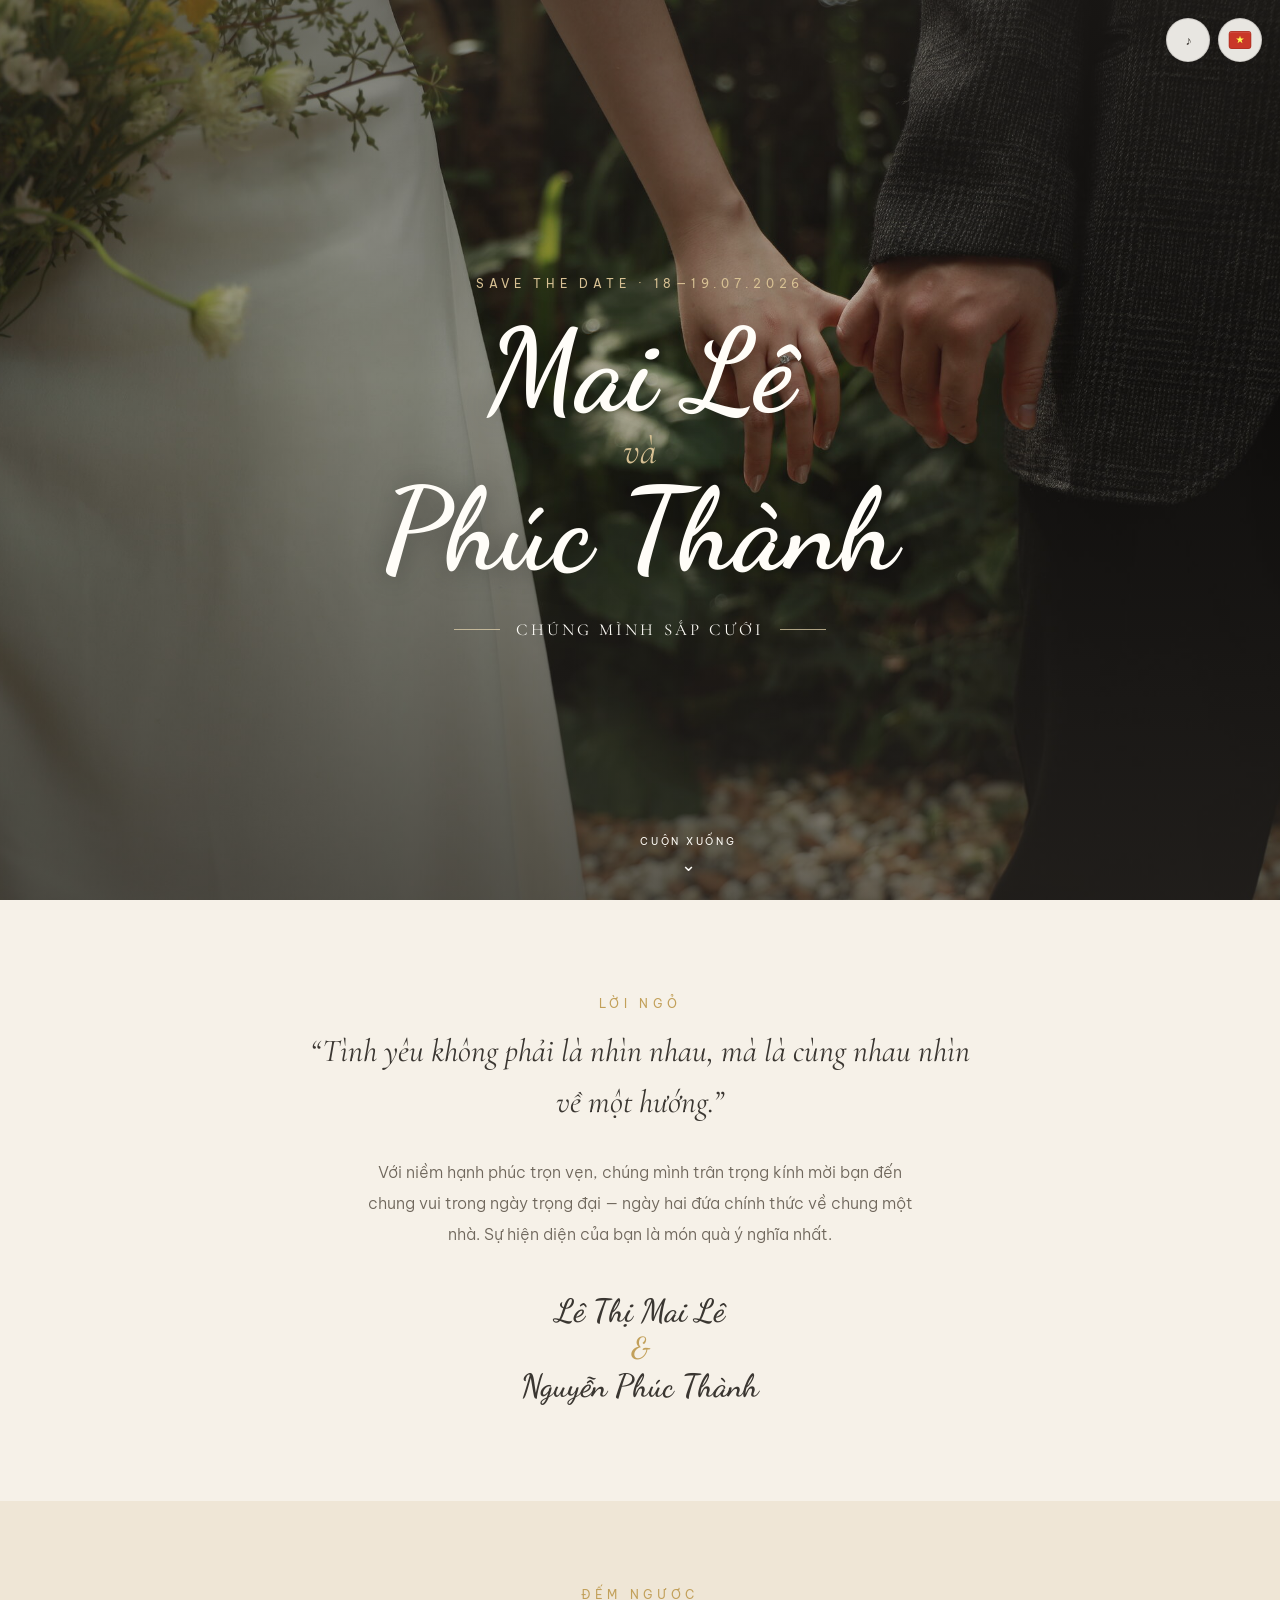
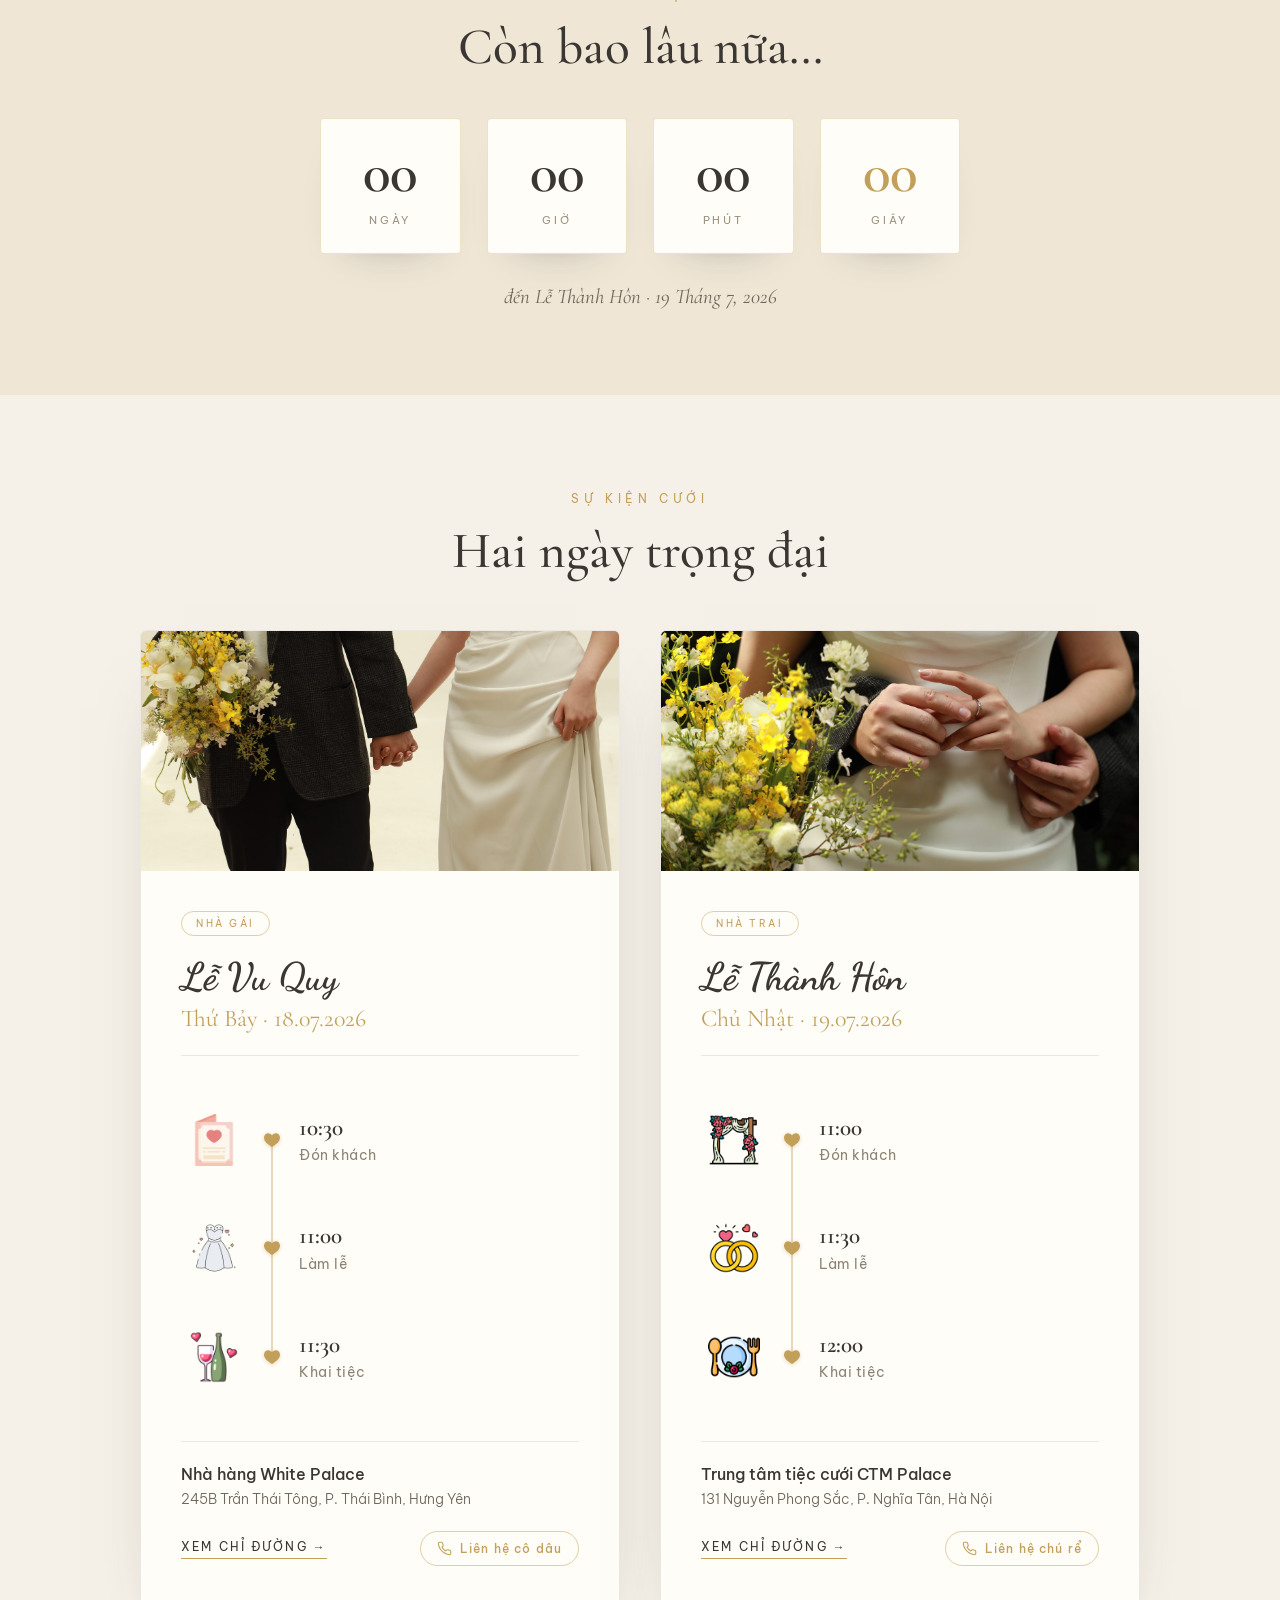
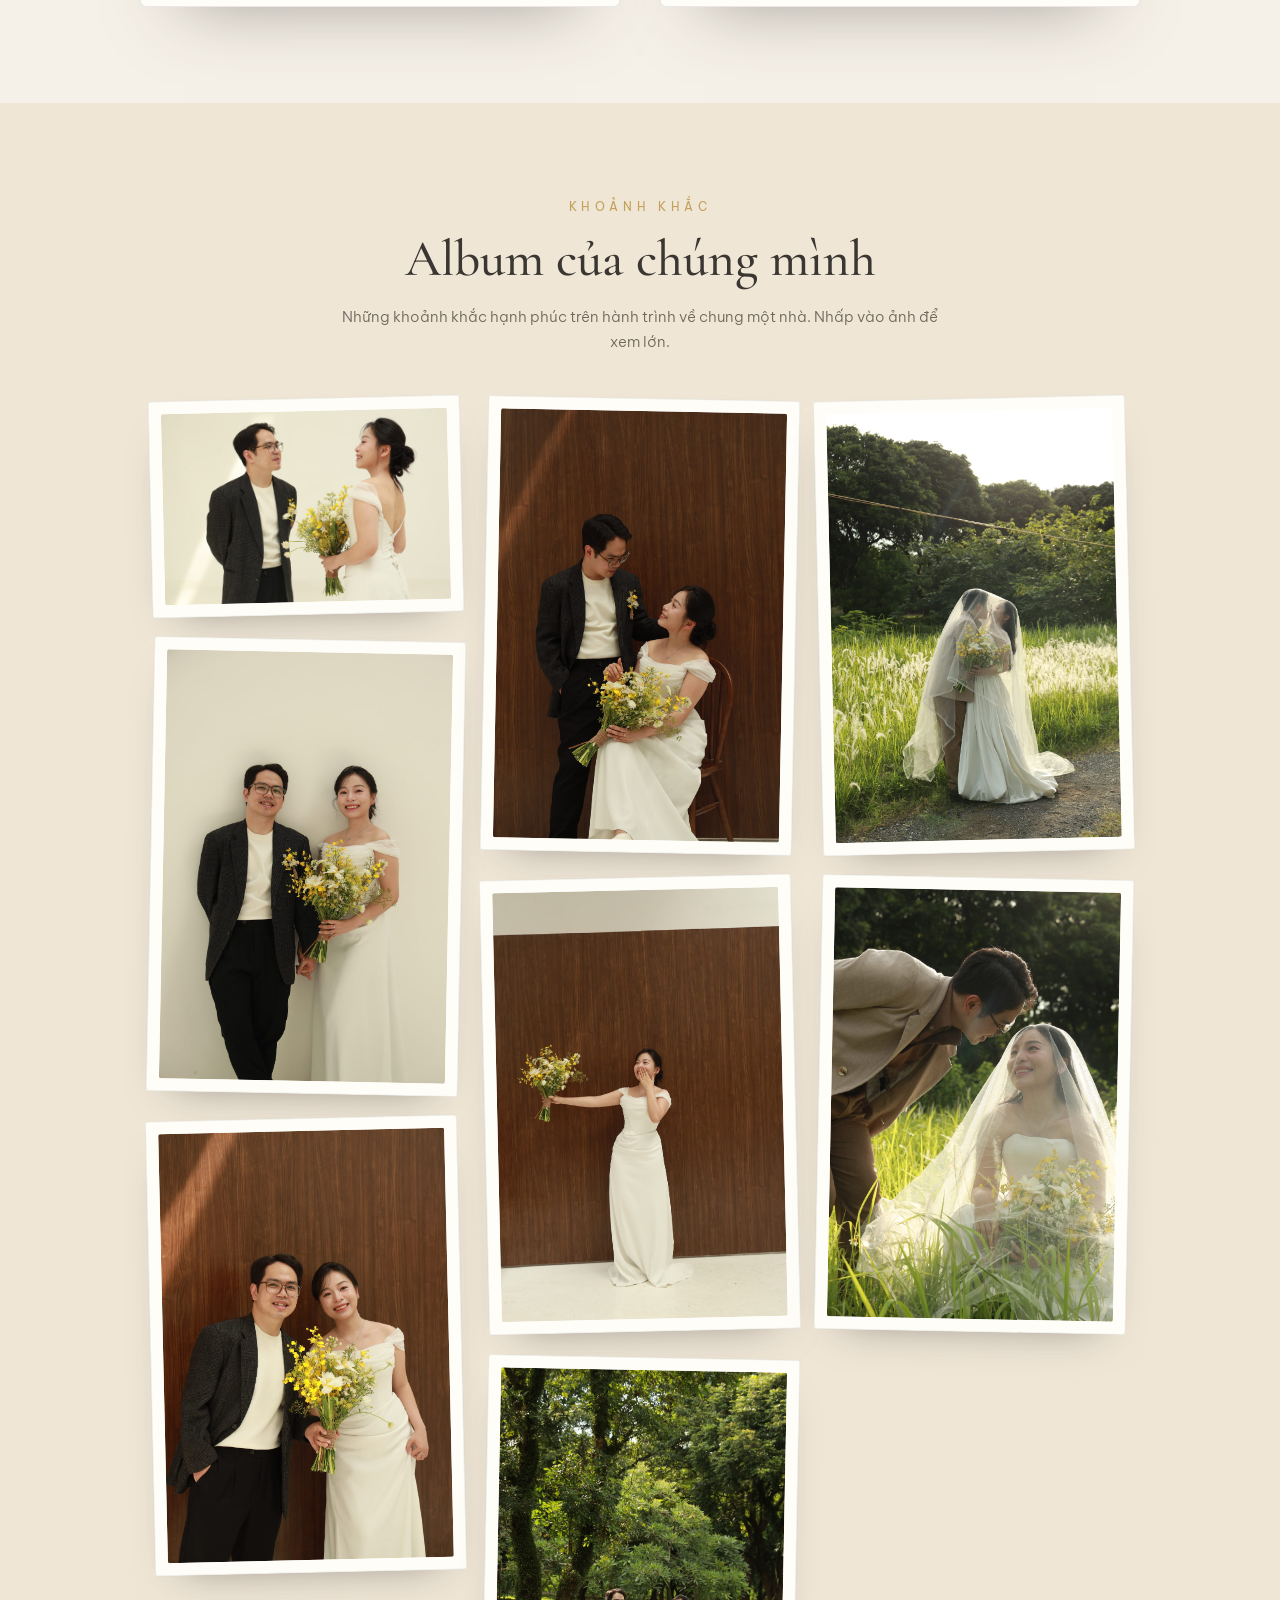
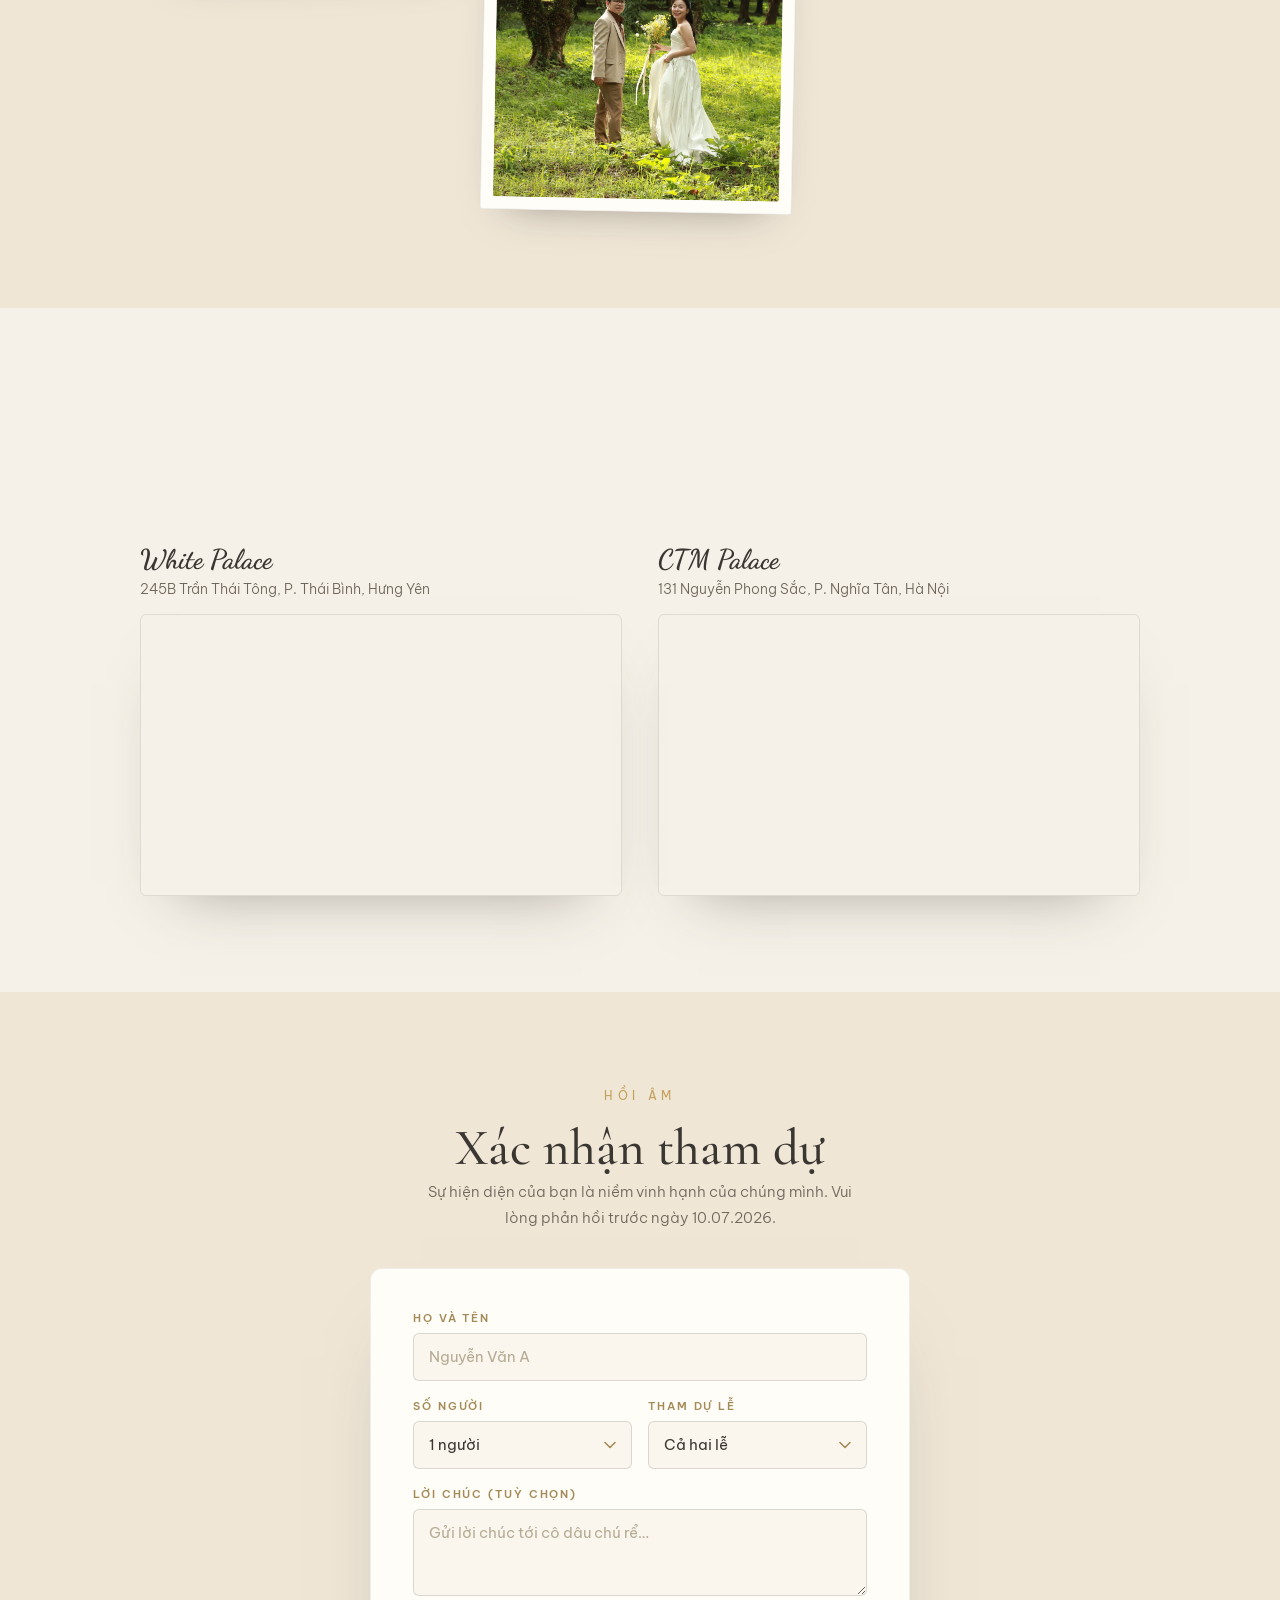
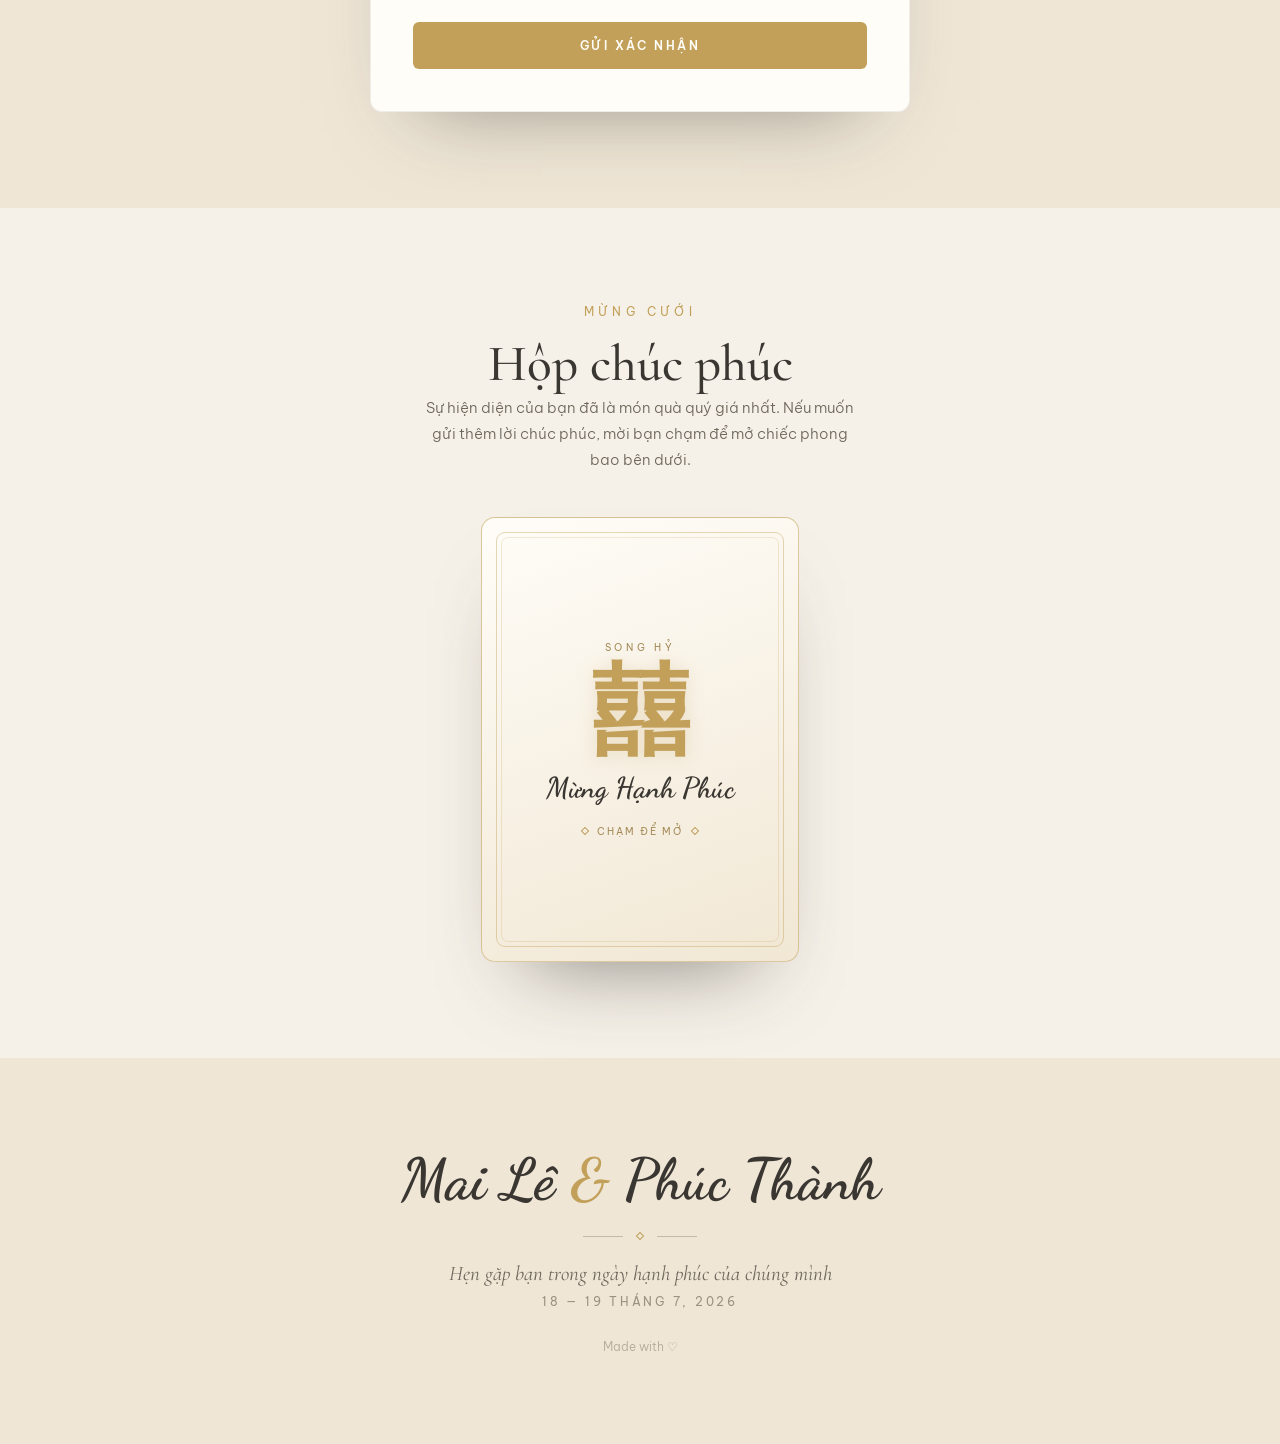
==== commit 45ba771b: "feat: add favicon and apple-touch-icon support to head metadata" ====
--- a/index.html
+++ b/index.html
@@ -16,6 +16,9 @@
     />
     <meta property="og:type" content="website" />
     <meta property="og:image" content="assets/img/hero.jpg" />
+
+    <link rel="icon" type="image/png" href="assets/img/timeline/2-2.png" />
+    <link rel="apple-touch-icon" href="assets/img/apple-touch-icon.png" />
 
     <link rel="preconnect" href="https://fonts.googleapis.com" />
     <link rel="preconnect" href="https://fonts.gstatic.com" crossorigin />
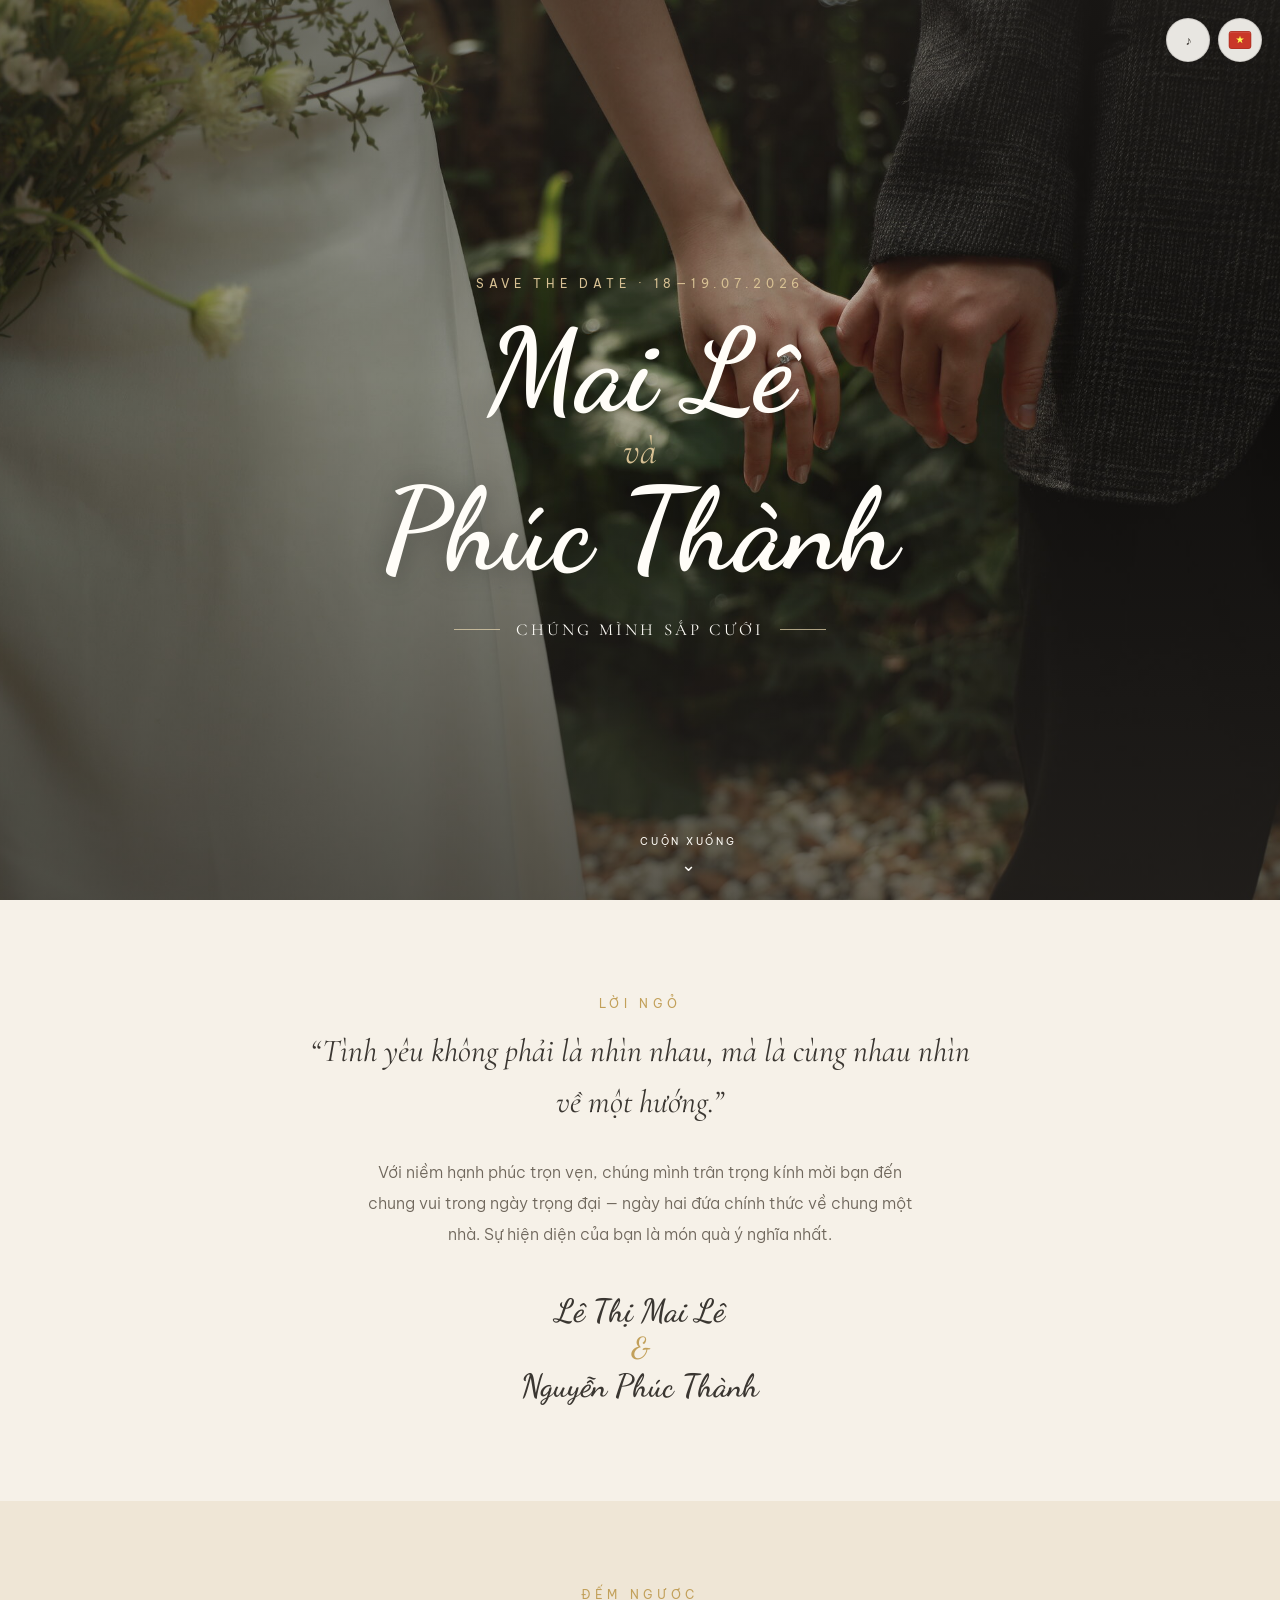
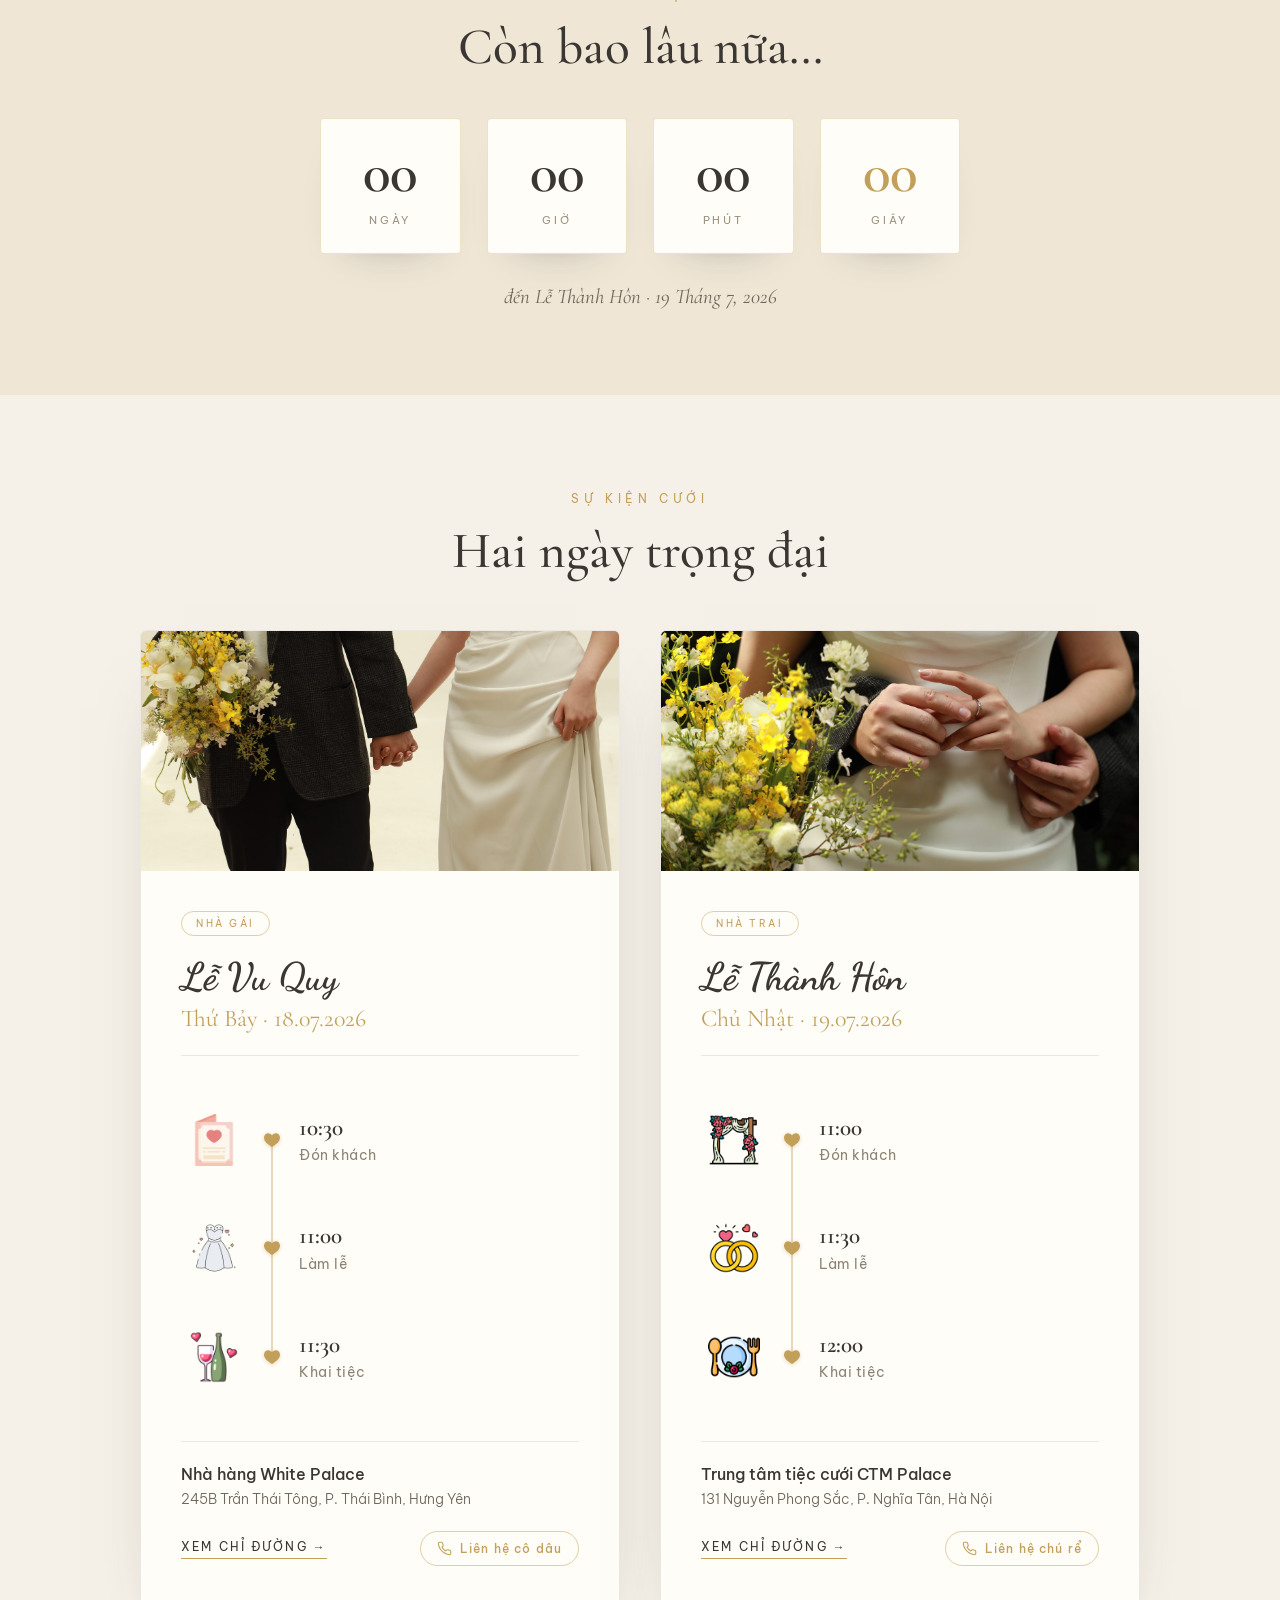
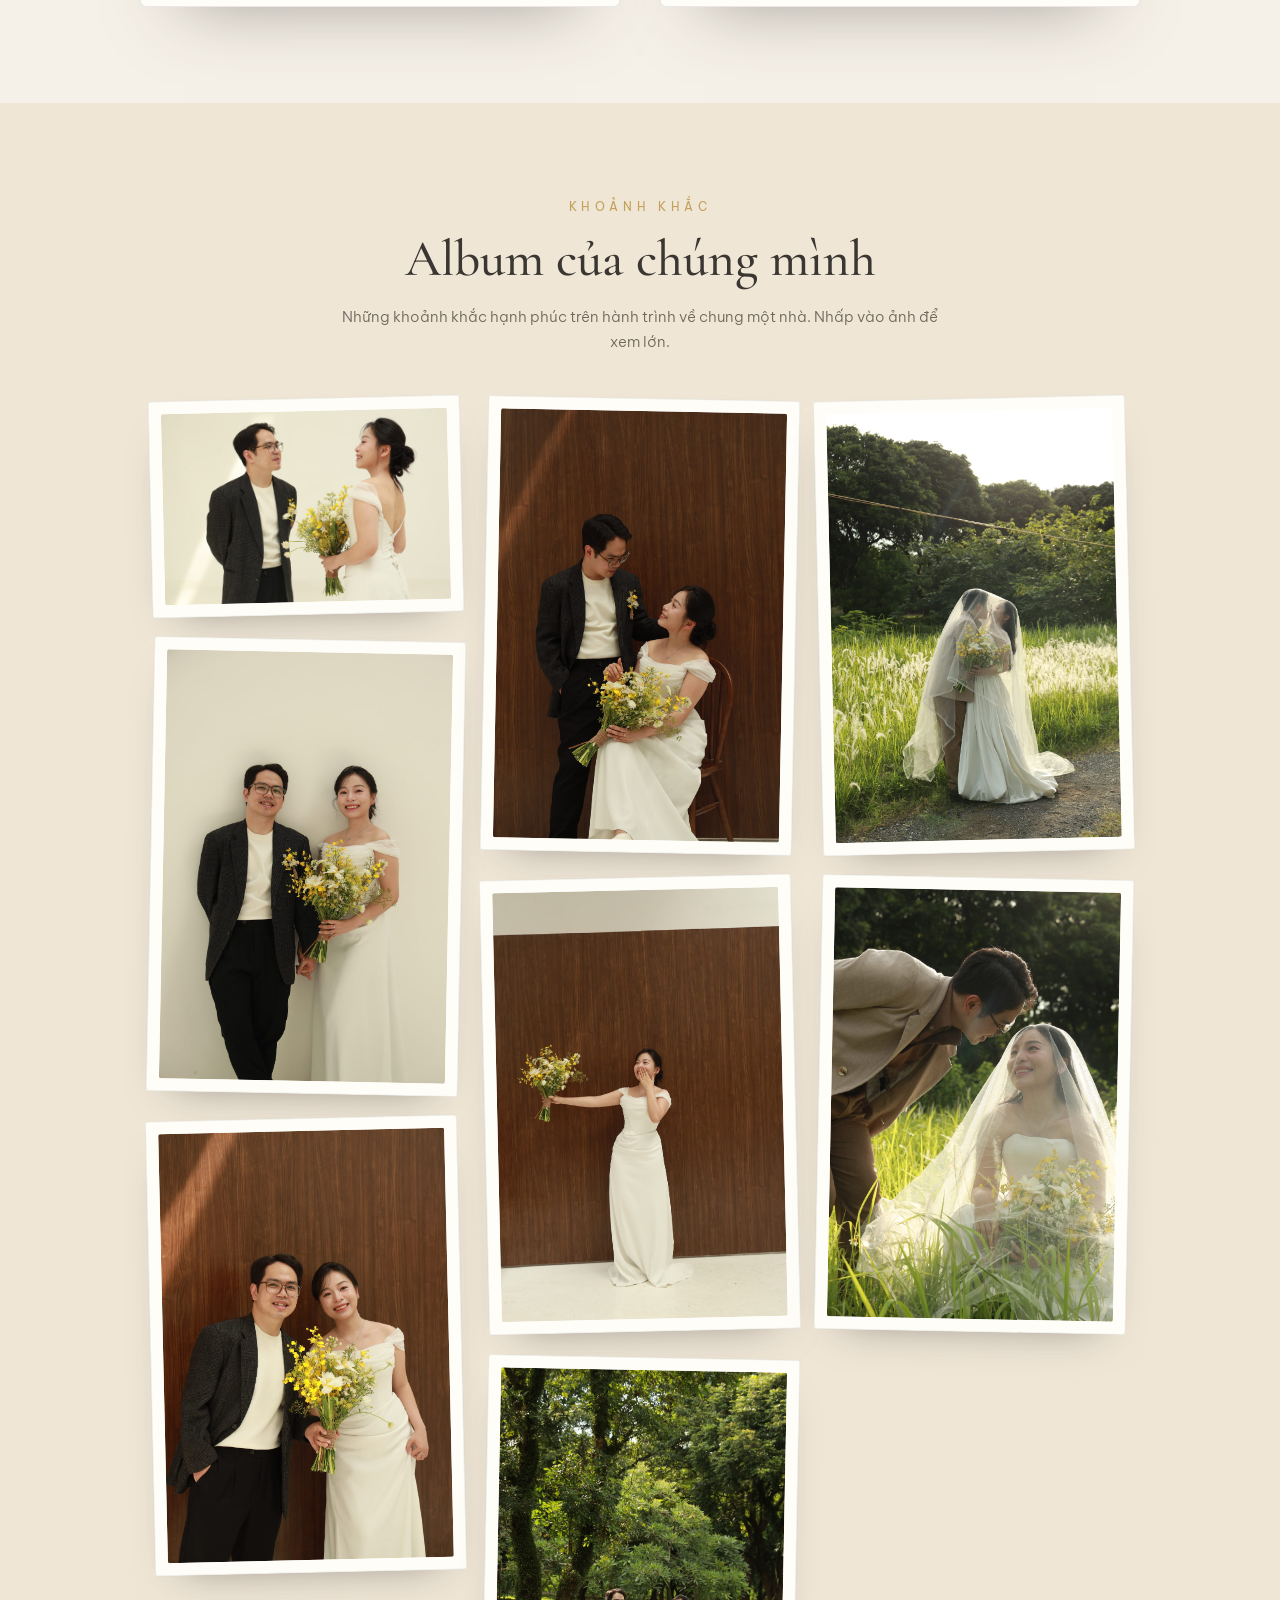
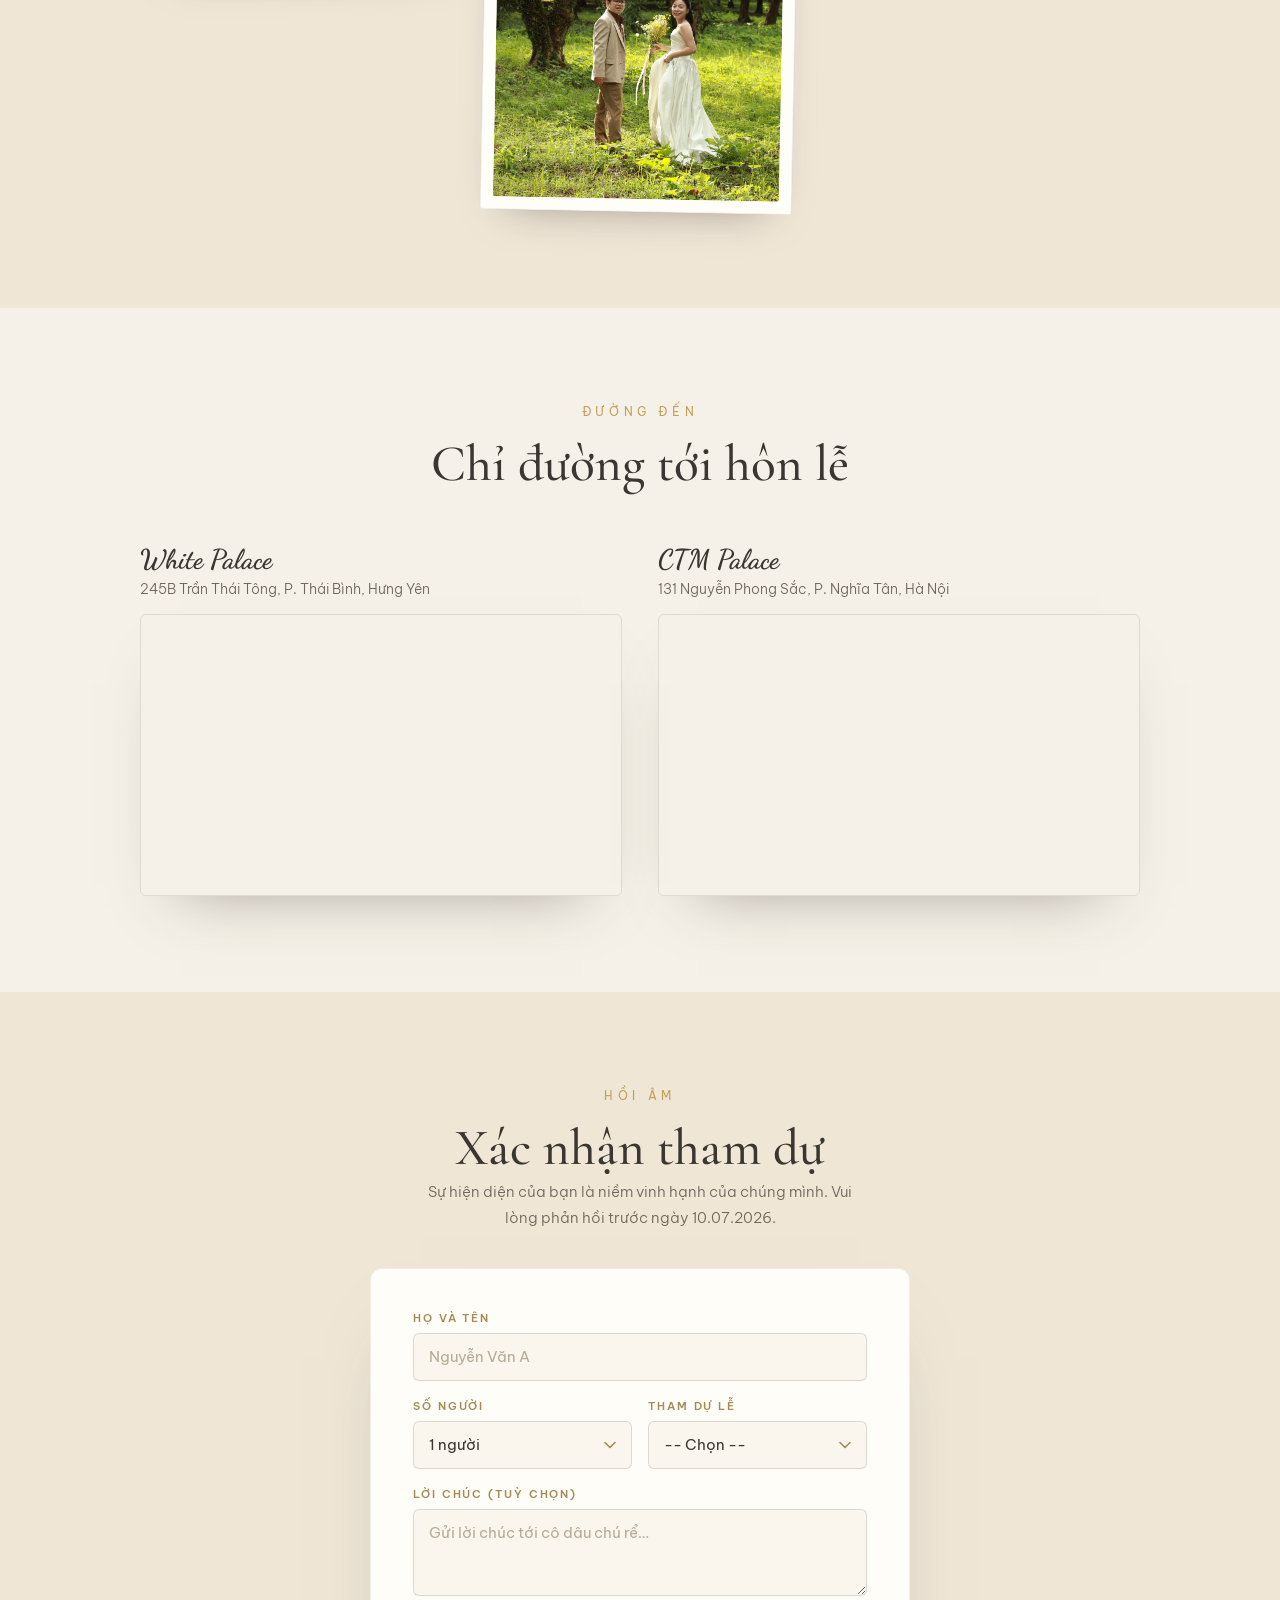
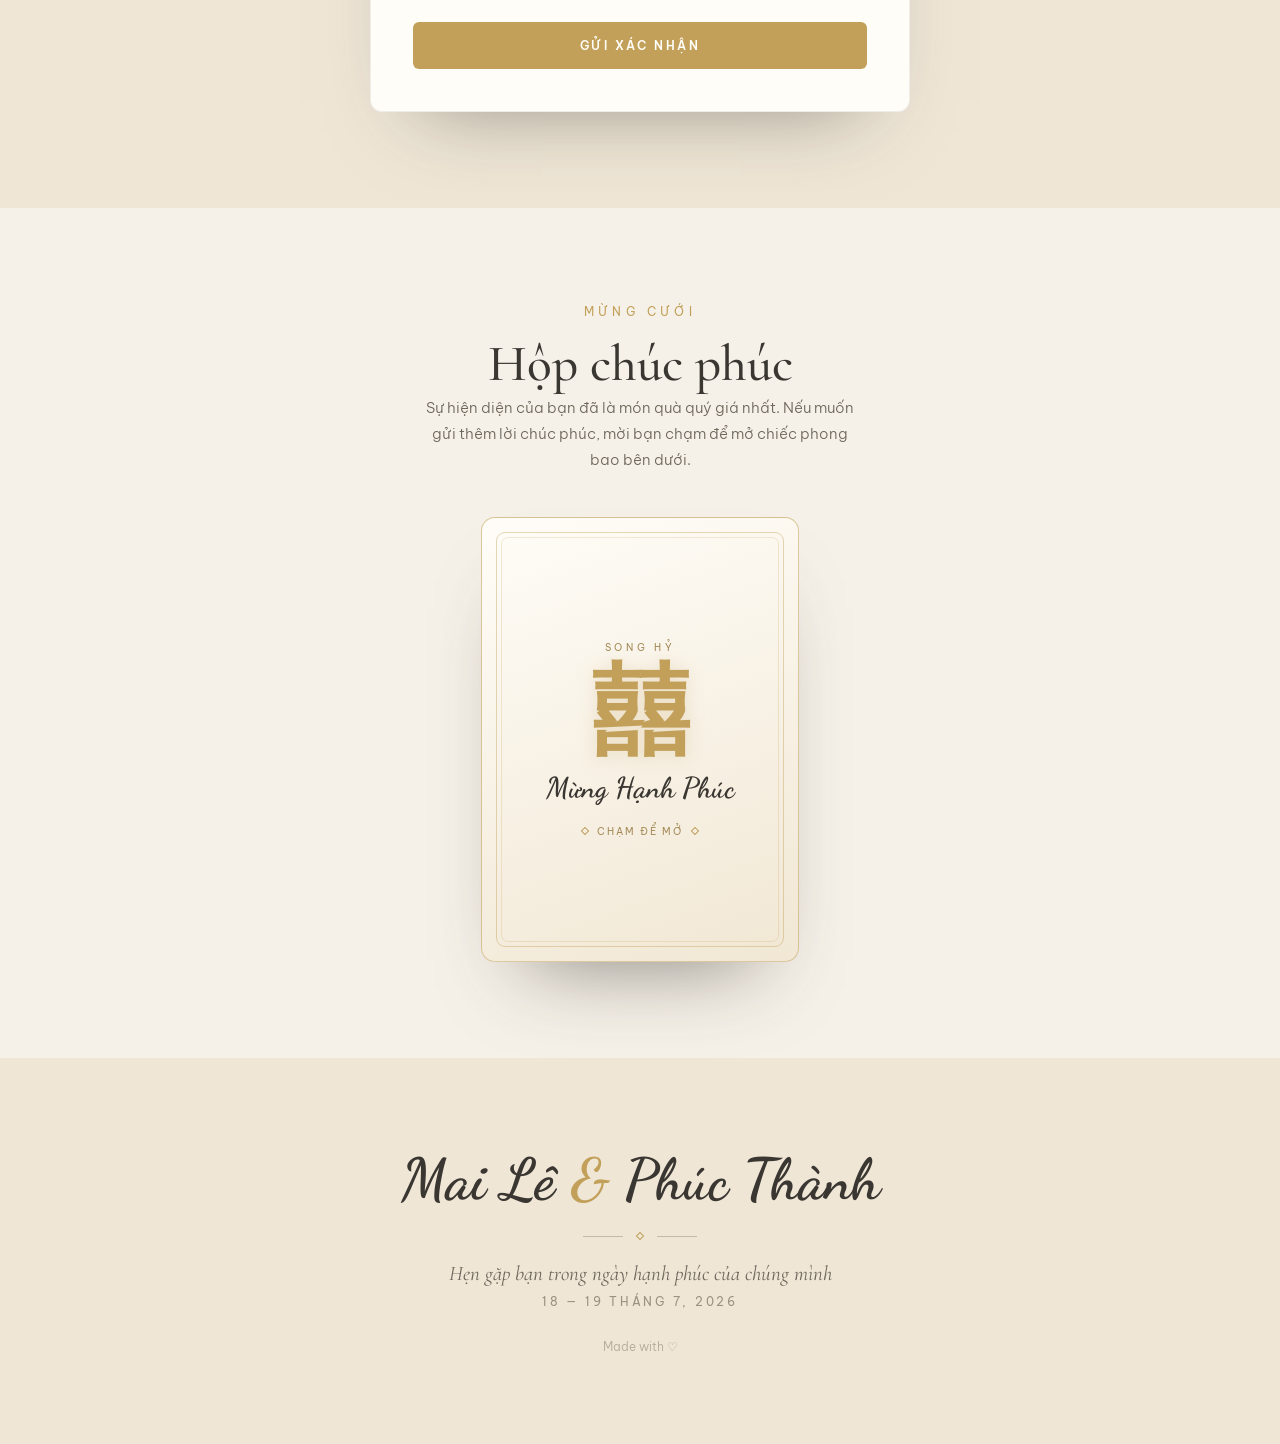
==== commit 084f77ea: "style: reformat HTML elements and update RSVP form selection logic" ====
--- a/index.html
+++ b/index.html
@@ -27,7 +27,7 @@
       rel="stylesheet"
     />
 
-    <link rel="stylesheet" href="assets/css/style.css">
+    <link rel="stylesheet" href="assets/css/style.css" />
   </head>
   <body>
     <!-- ===== TOP CONTROLS ===== -->
@@ -330,8 +330,13 @@
                 >
               </div>
             </div>
-            <div class="venue-name" data-en="White Palace Restaurant">Nhà hàng White Palace</div>
-            <div class="venue-addr" data-en="245B Tran Thai Tong, Thai Binh Ward, Hung Yen">
+            <div class="venue-name" data-en="White Palace Restaurant">
+              Nhà hàng White Palace
+            </div>
+            <div
+              class="venue-addr"
+              data-en="245B Tran Thai Tong, Thai Binh Ward, Hung Yen"
+            >
               245B Trần Thái Tông, P. Thái Bình, Hưng Yên
             </div>
             <div class="card-actions">
@@ -440,8 +445,13 @@
                 >
               </div>
             </div>
-            <div class="venue-name" data-en="CTM Palace Wedding Center">Trung tâm tiệc cưới CTM Palace</div>
-            <div class="venue-addr" data-en="131 Nguyen Phong Sac, Nghia Tan Ward, Hanoi">
+            <div class="venue-name" data-en="CTM Palace Wedding Center">
+              Trung tâm tiệc cưới CTM Palace
+            </div>
+            <div
+              class="venue-addr"
+              data-en="131 Nguyen Phong Sac, Nghia Tan Ward, Hanoi"
+            >
               131 Nguyễn Phong Sắc, P. Nghĩa Tân, Hà Nội
             </div>
             <div class="card-actions">
@@ -534,7 +544,10 @@
       <div class="map-grid">
         <div class="reveal">
           <div class="map-name">White Palace</div>
-          <div class="map-addr" data-en="245B Tran Thai Tong, Thai Binh Ward, Hung Yen">
+          <div
+            class="map-addr"
+            data-en="245B Tran Thai Tong, Thai Binh Ward, Hung Yen"
+          >
             245B Trần Thái Tông, P. Thái Bình, Hưng Yên
           </div>
           <div class="map-wrap">
@@ -547,7 +560,12 @@
         </div>
         <div class="reveal">
           <div class="map-name">CTM Palace</div>
-          <div class="map-addr" data-en="131 Nguyen Phong Sac, Nghia Tan Ward, Hanoi">131 Nguyễn Phong Sắc, P. Nghĩa Tân, Hà Nội</div>
+          <div
+            class="map-addr"
+            data-en="131 Nguyen Phong Sac, Nghia Tan Ward, Hanoi"
+          >
+            131 Nguyễn Phong Sắc, P. Nghĩa Tân, Hà Nội
+          </div>
           <div class="map-wrap">
             <iframe
               title="Bản đồ CTM Palace"
@@ -596,10 +614,13 @@
             </div>
             <div>
               <label for="rWhich" data-en="Attending">Tham dự lễ</label>
-              <select id="rWhich" name="which">
+              <select id="rWhich" name="which" required>
+                <option value="" disabled selected data-en="-- Select --">
+                  -- Chọn --
+                </option>
+                <option data-en="Wedding (19.07)">Lễ Thành Hôn (19.07)</option>
+                <option data-en="Vu Quy (18.07)">Lễ Vu Quy (18.07)</option>
                 <option data-en="Both ceremonies">Cả hai lễ</option>
-                <option data-en="Vu Quy (18.07)">Lễ Vu Quy (18.07)</option>
-                <option data-en="Wedding (19.07)">Lễ Thành Hôn (19.07)</option>
                 <option data-en="Sadly cannot attend">
                   Rất tiếc không tham dự được
                 </option>
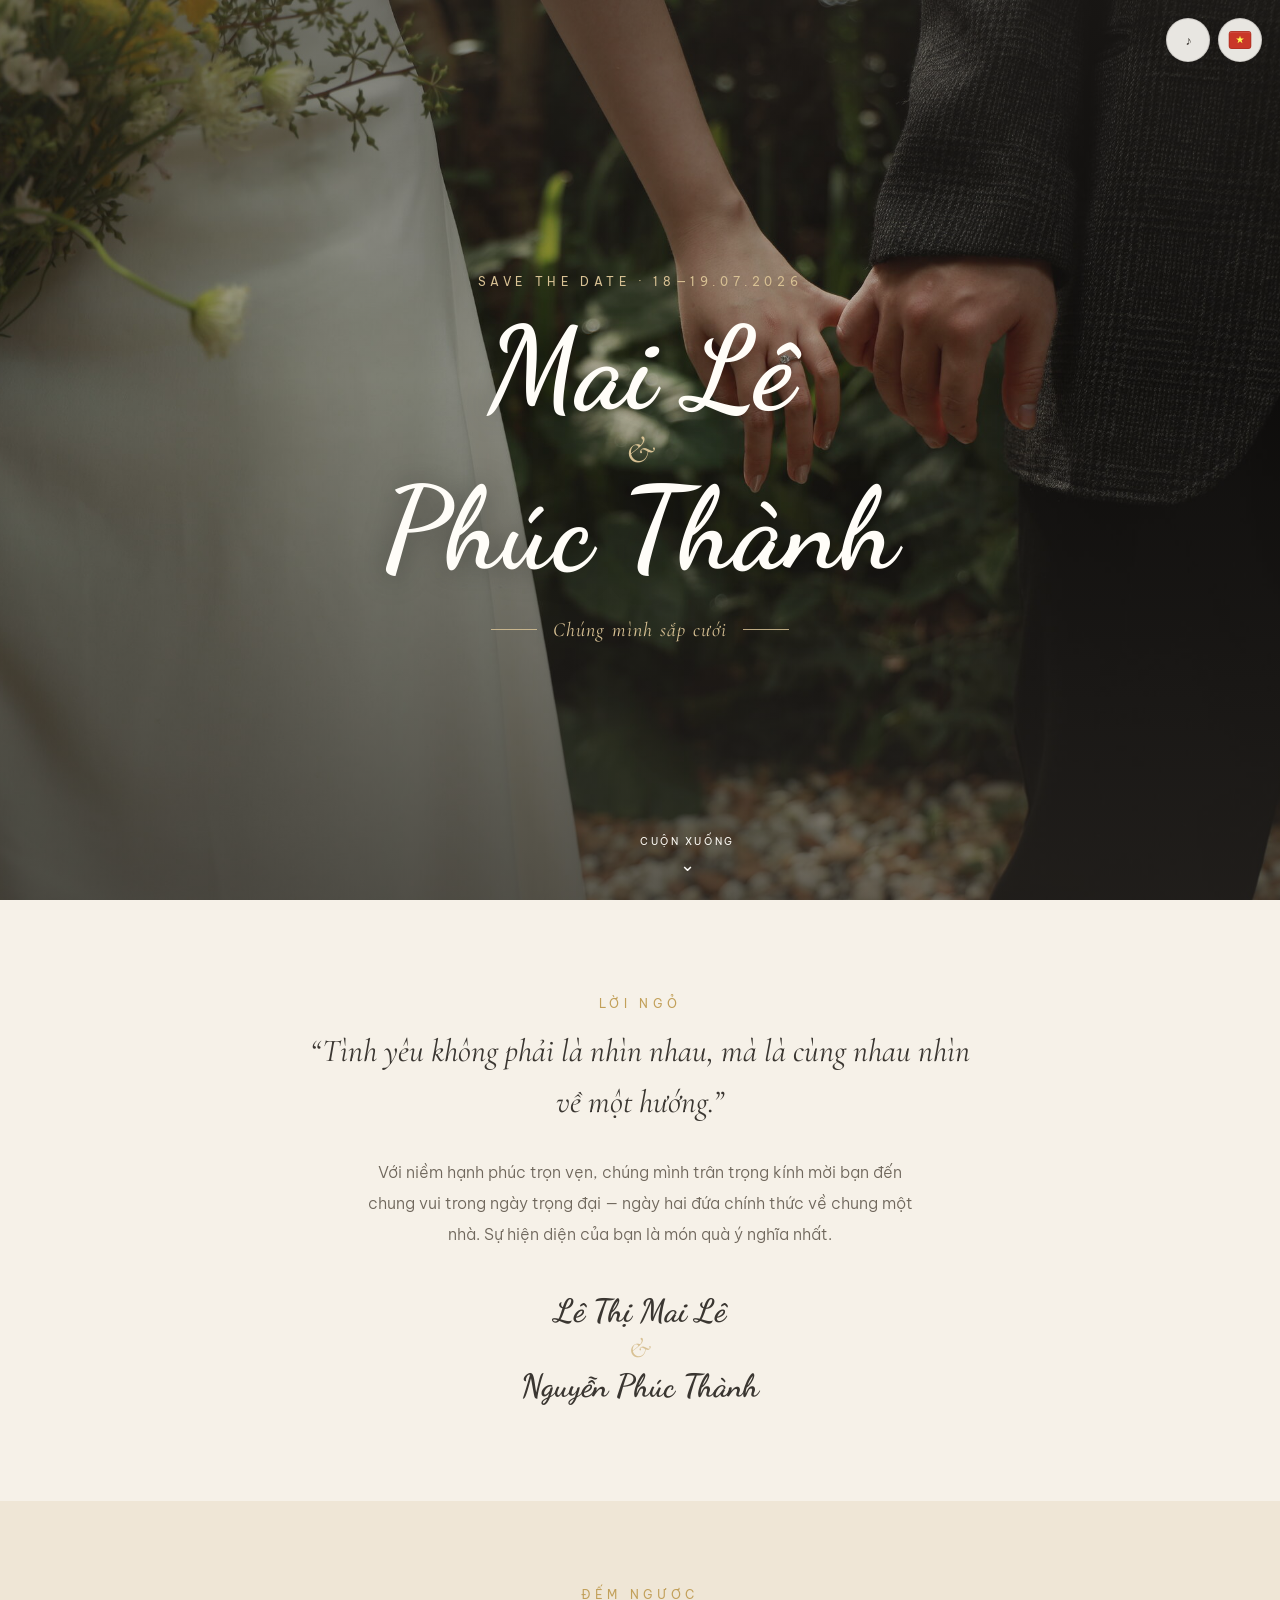
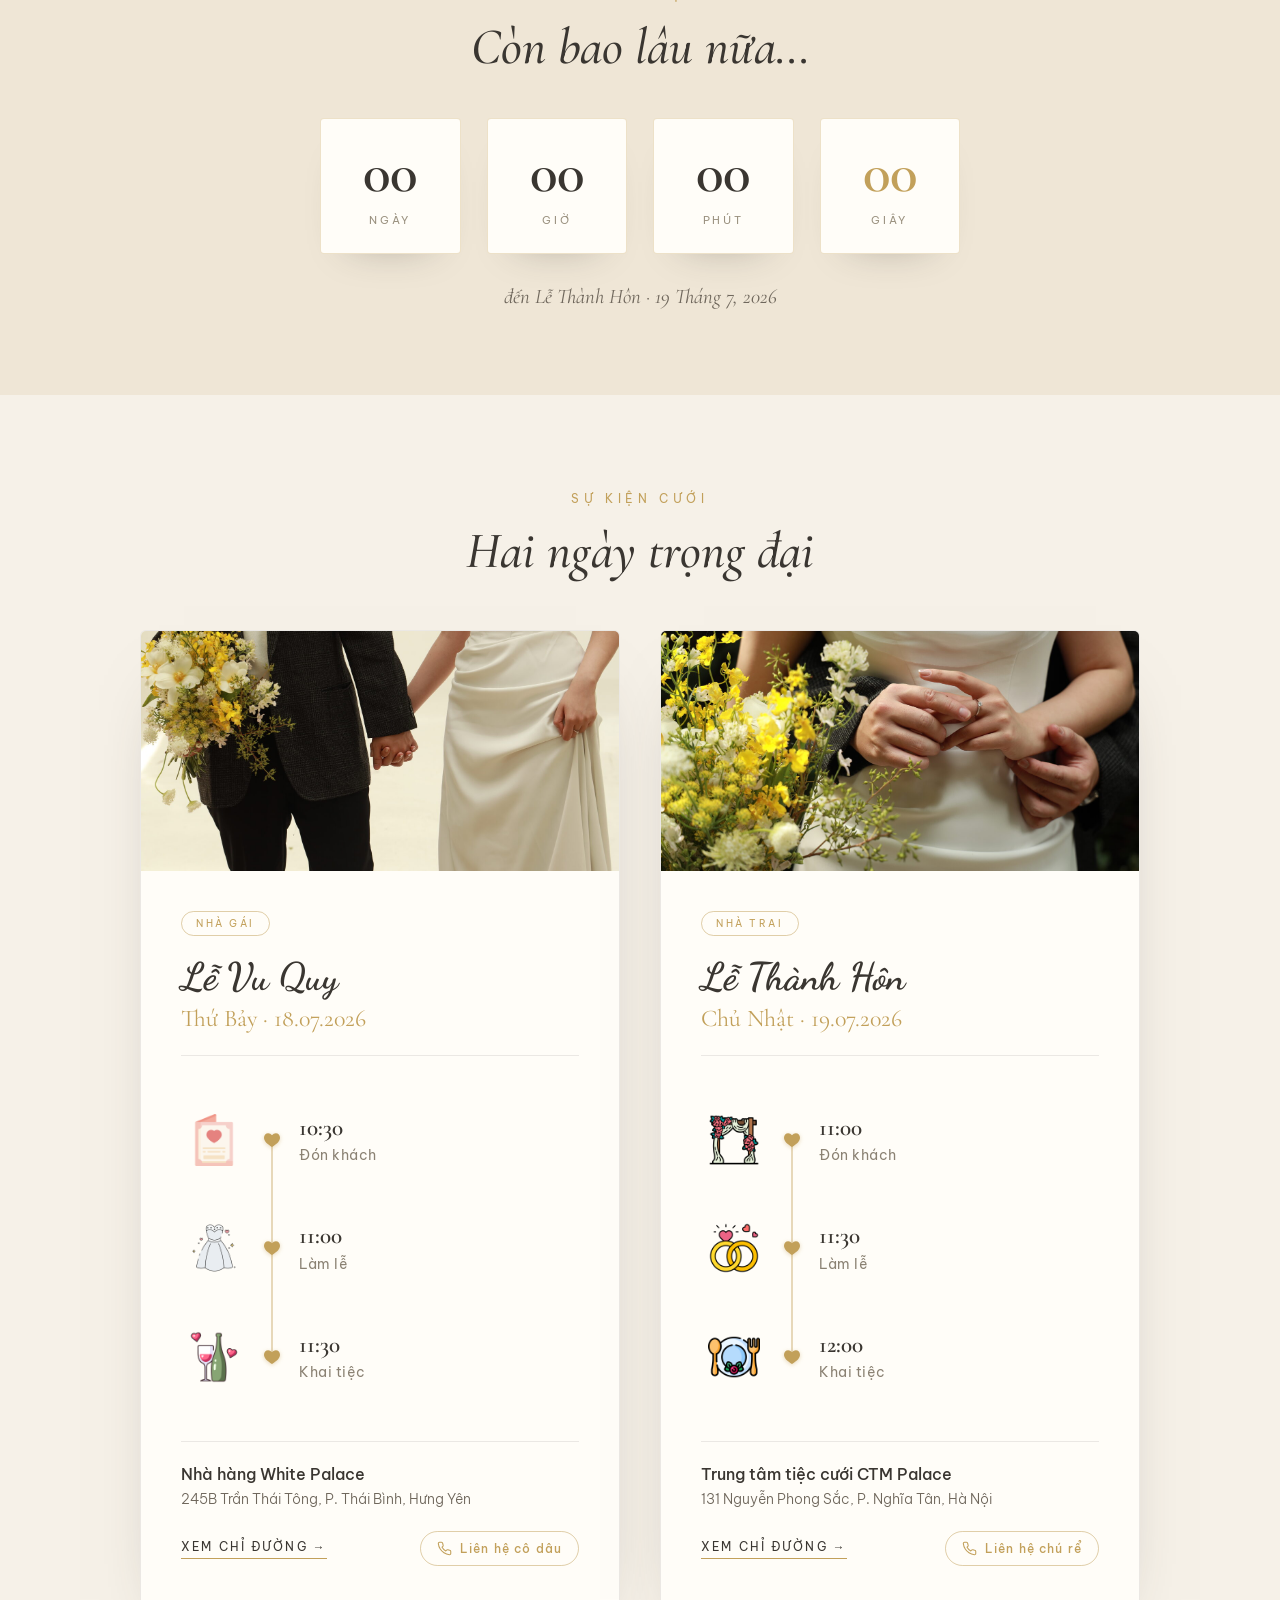
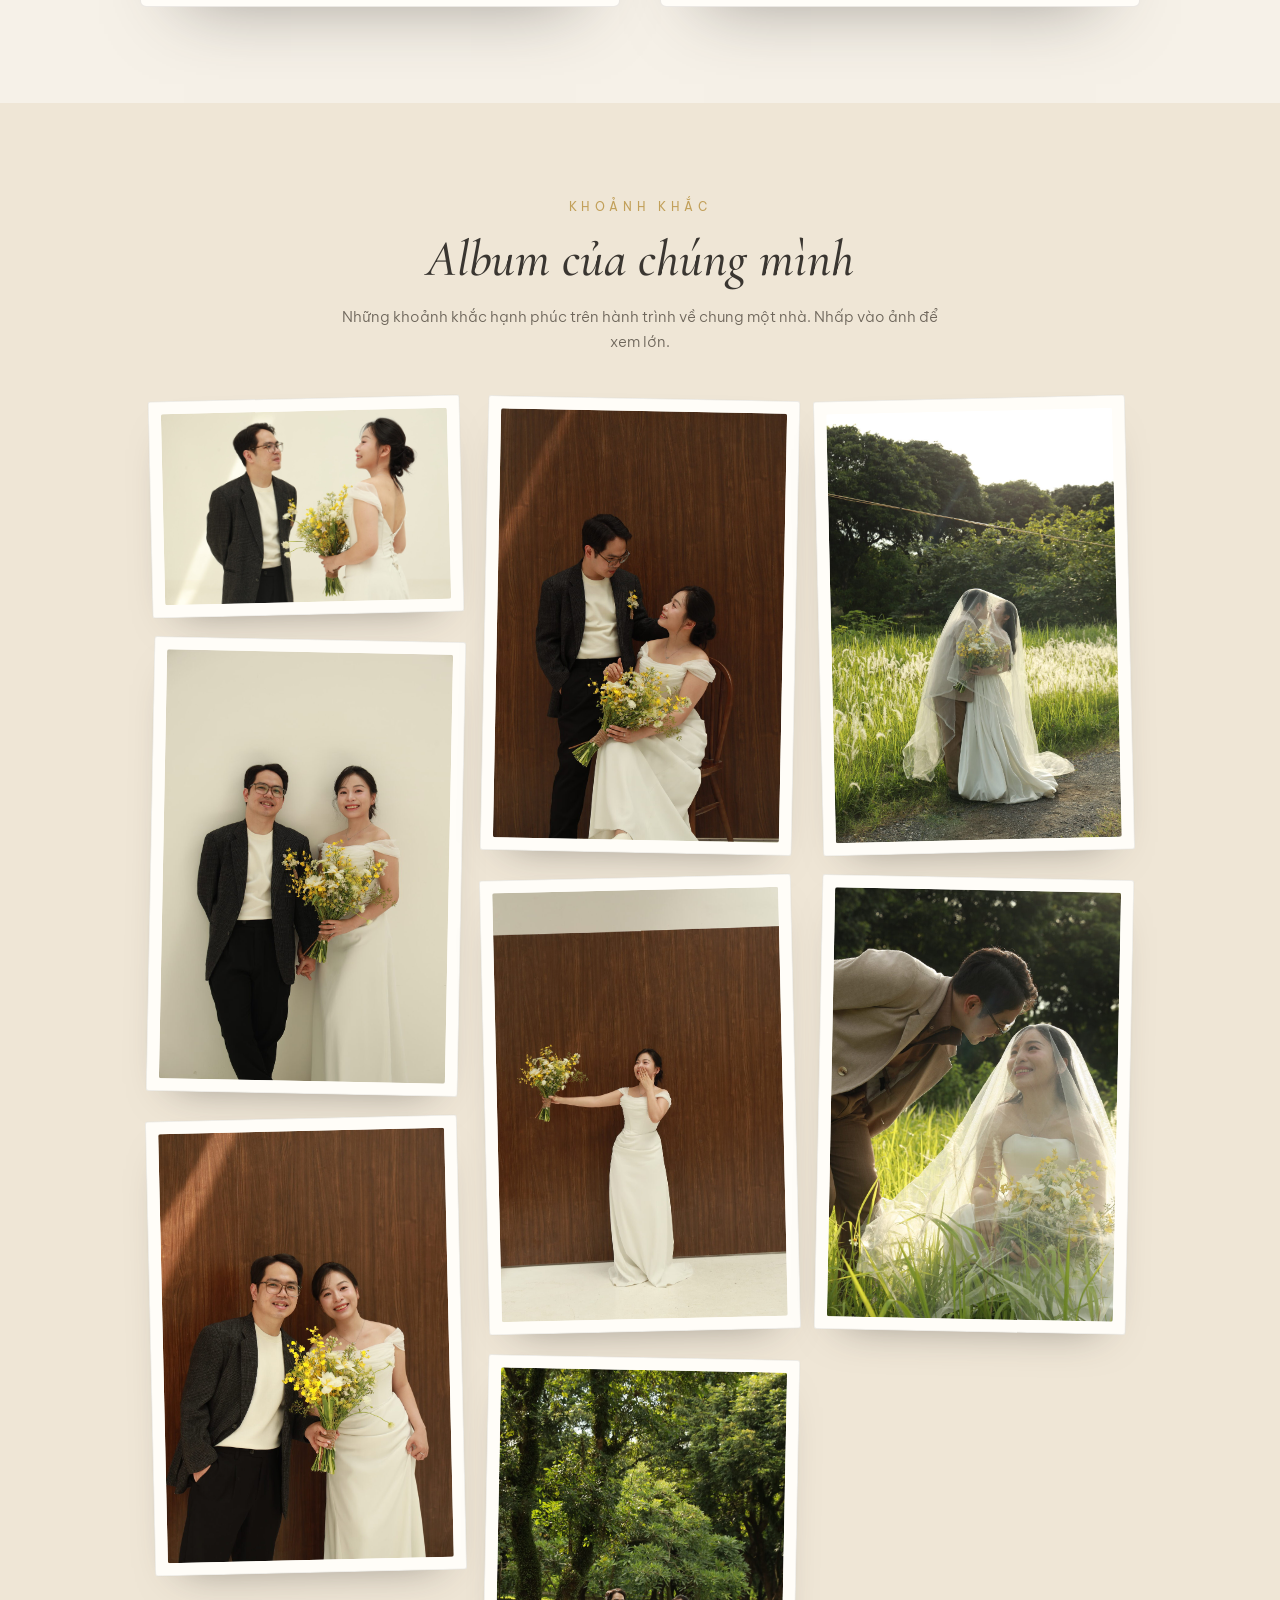
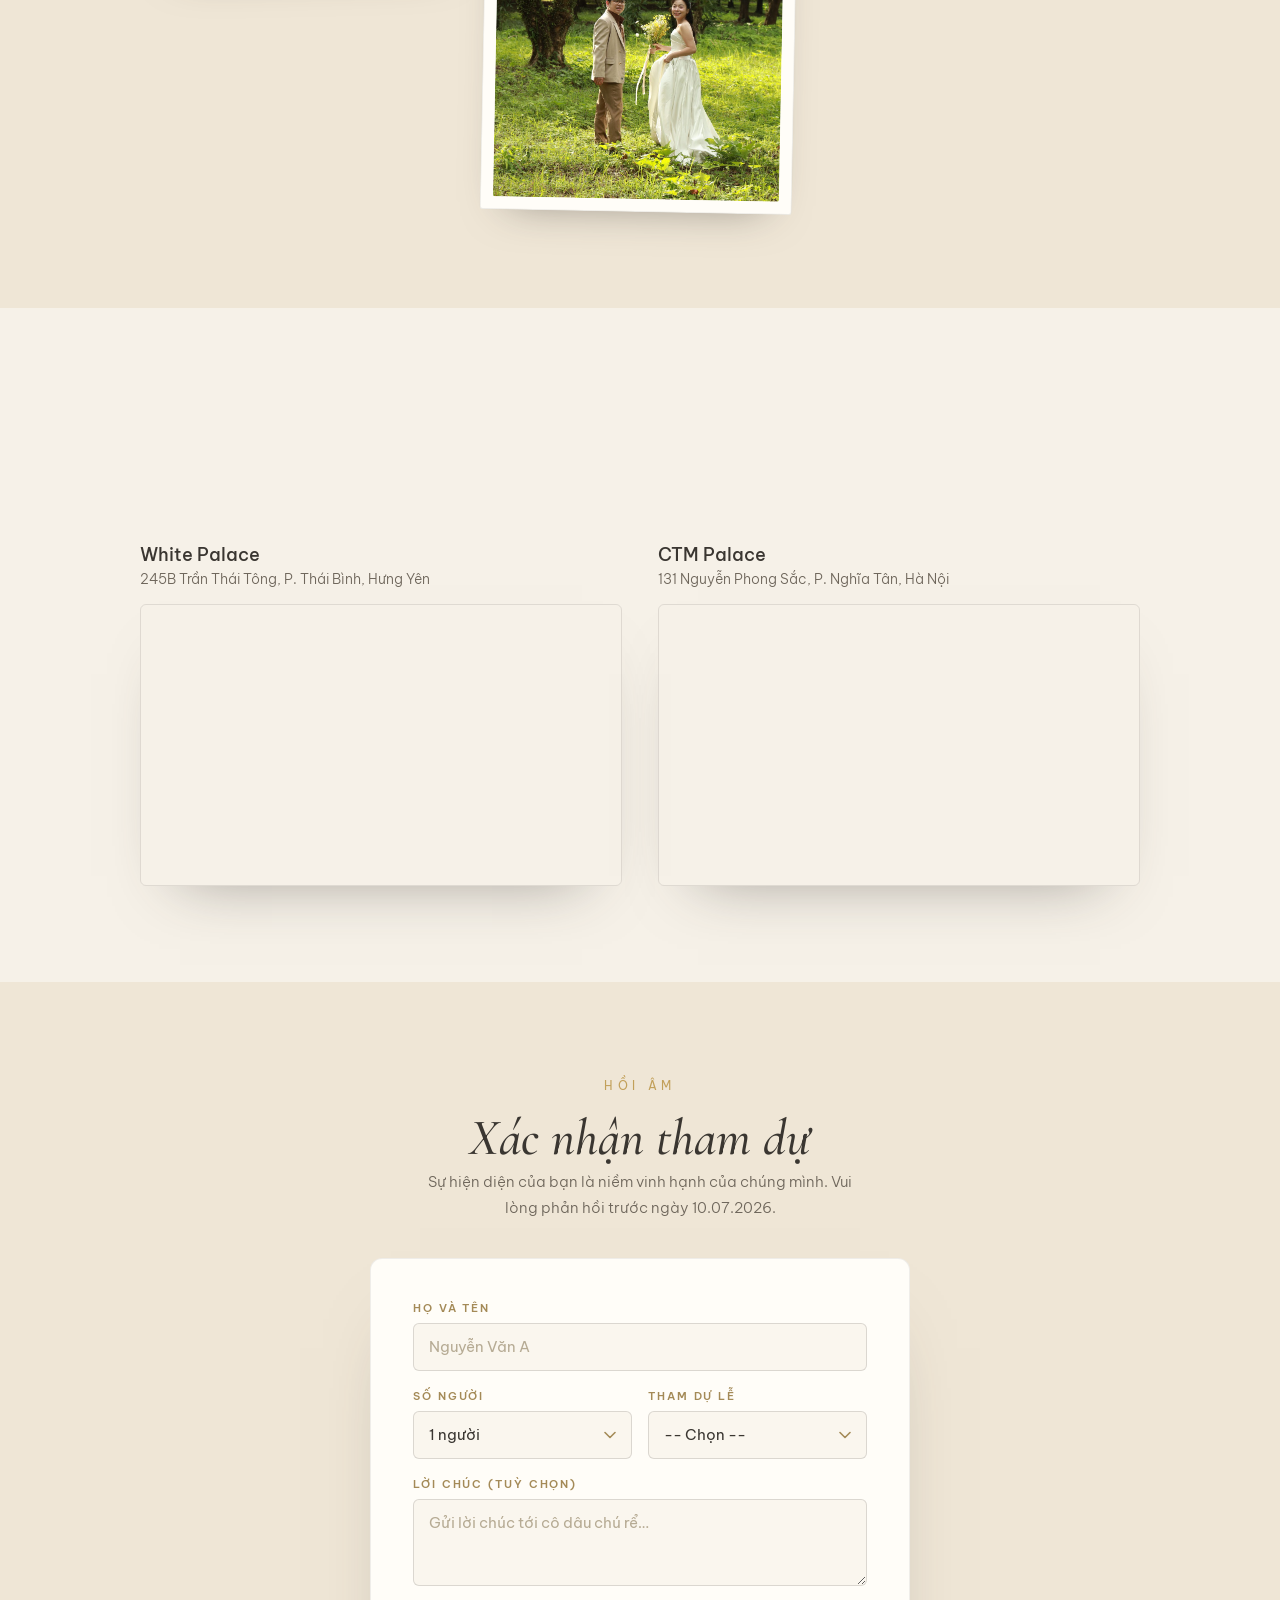
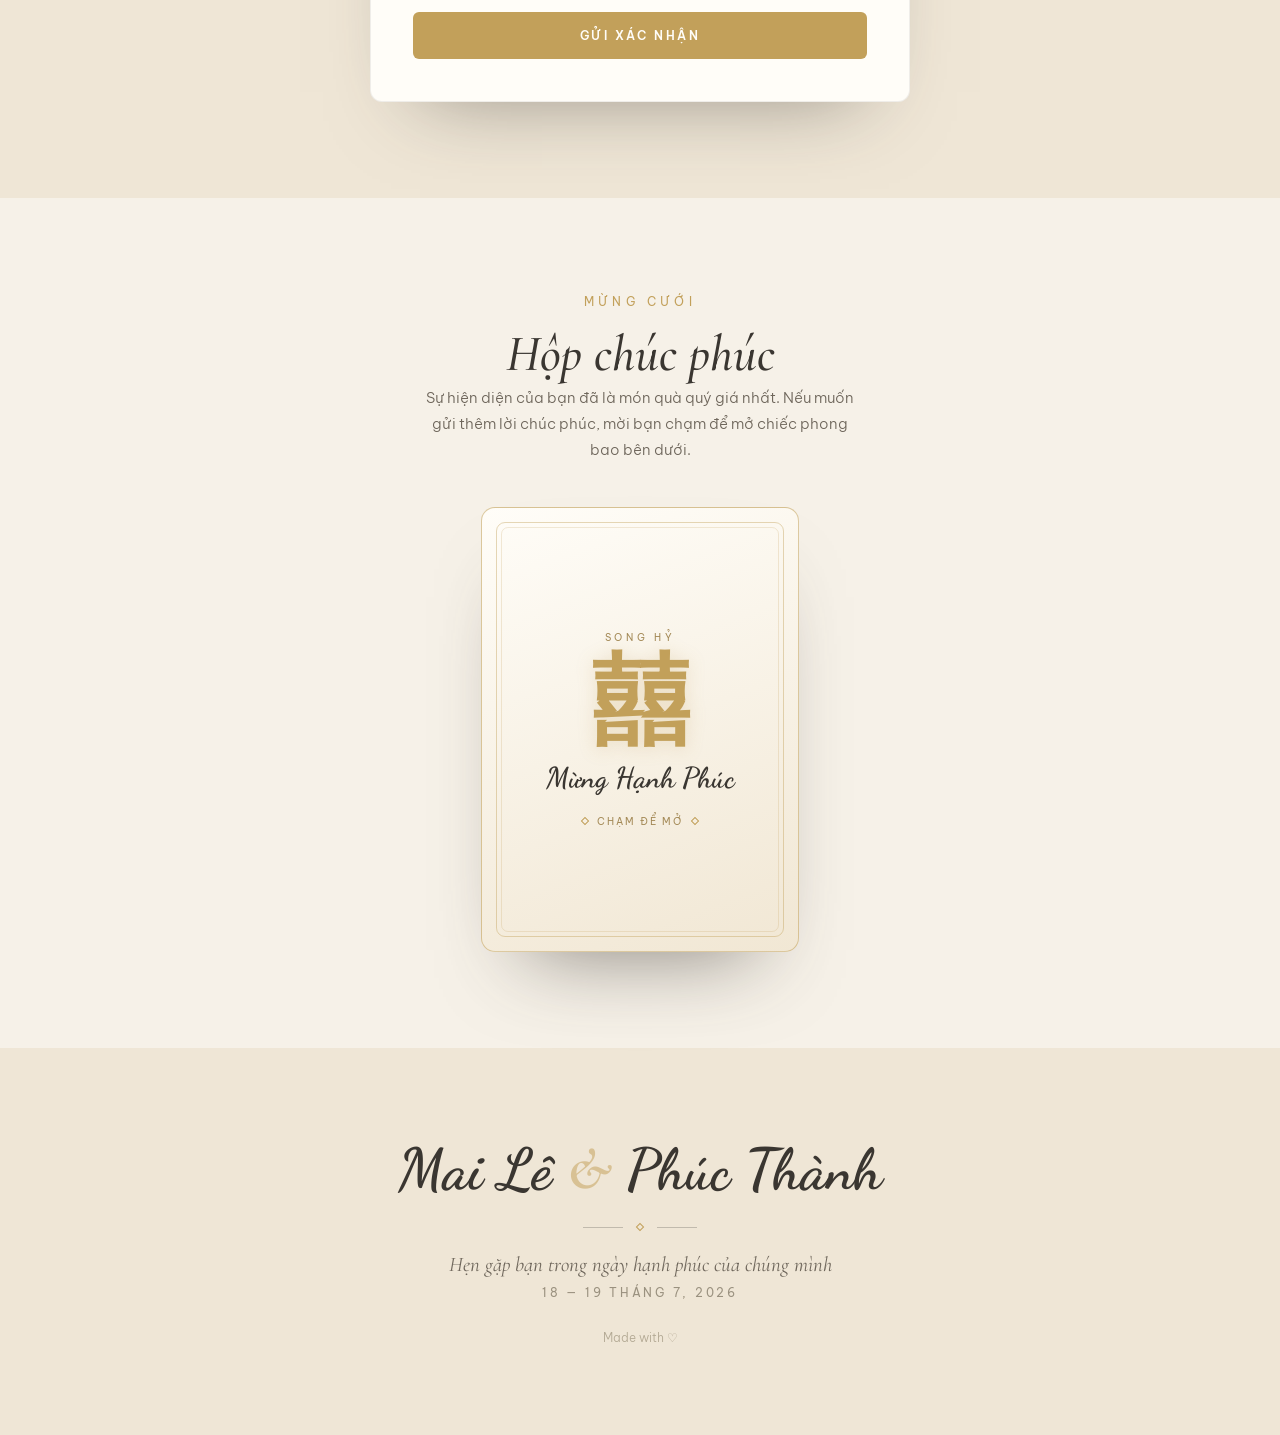
==== commit 7c0209f9: "feat: implement guest-specific welcome cover with manual audio trigger and update typography styles" ====
--- a/index.html
+++ b/index.html
@@ -30,6 +30,78 @@
     <link rel="stylesheet" href="assets/css/style.css" />
   </head>
   <body>
+    <!-- ===== MÀN BÌA MỞ THIỆP (chỉ hiện khi có ?guest=) ===== -->
+    <div id="cover" class="cover" hidden>
+      <div class="cover-bg"></div>
+      <div class="cover-overlay"></div>
+      <span
+        class="petal"
+        style="
+          left: 12%;
+          width: 9px;
+          height: 11px;
+          background: rgba(216, 193, 148, 0.6);
+          animation-duration: 15s;
+          animation-delay: -3s;
+        "
+      ></span>
+      <span
+        class="petal"
+        style="
+          left: 34%;
+          width: 7px;
+          height: 9px;
+          background: rgba(255, 253, 248, 0.5);
+          animation-duration: 19s;
+          animation-delay: -9s;
+        "
+      ></span>
+      <span
+        class="petal"
+        style="
+          left: 58%;
+          width: 10px;
+          height: 12px;
+          background: rgba(216, 193, 148, 0.5);
+          animation-duration: 17s;
+          animation-delay: -14s;
+        "
+      ></span>
+      <span
+        class="petal"
+        style="
+          left: 80%;
+          width: 8px;
+          height: 10px;
+          background: rgba(255, 253, 248, 0.45);
+          animation-duration: 21s;
+          animation-delay: -6s;
+        "
+      ></span>
+      <div class="cover-inner">
+        <div class="cover-eyebrow" data-en="Wedding invitation">Thiệp mời</div>
+        <div class="cover-names">
+          <span class="cover-name" data-en="Mai Le">Mai Lê</span>
+          <span class="cover-amp">&amp;</span>
+          <span class="cover-name" data-en="Phuc Thanh">Phúc Thành</span>
+        </div>
+        <div class="cover-date" data-en="Save the date · 18—19.07.2026">
+          Save the date · 18—19.07.2026
+        </div>
+        <div class="cover-divider">
+          <span></span><span class="gem"></span><span></span>
+        </div>
+        <div class="cover-invite" data-en="Cordially invite">Thân mời</div>
+        <div class="cover-guest" id="coverGuest"></div>
+        <div class="cover-sub" data-en="to share in our joy">
+          đến chung vui cùng gia đình
+        </div>
+        <button id="openCard" class="cover-btn" data-en="Open invitation">
+          Mở thiệp
+        </button>
+      </div>
+    </div>
+
     <!-- ===== TOP CONTROLS ===== -->
     <div class="topctrl">
       <button id="musicBtn" class="musicbtn" aria-label="Bật/tắt nhạc nền">
@@ -170,12 +242,12 @@
           Save the date · 18—19.07.2026
         </div>
         <div class="name" data-en="Mai Le">Mai Lê</div>
-        <div class="amp" data-en="and">và</div>
+        <div class="amp">&amp;</div>
         <div class="name" data-en="Phuc Thanh">Phúc Thành</div>
         <div class="ribbon">
           <span class="line"></span>
-          <span class="txt" data-en="WE'RE GETTING MARRIED"
-            >CHÚNG MÌNH SẮP CƯỚI</span
+          <span class="txt" data-en="We're getting married"
+            >Chúng mình sắp cưới</span
           >
           <span class="line"></span>
         </div>
@@ -342,7 +414,7 @@
             <div class="card-actions">
               <a
                 class="dirlink"
-                href="https://www.google.com/maps/dir/?api=1&destination=20.4453816,106.3290233"
+                href="https://www.google.com/maps/dir/?api=1&destination=Restaurants+White+Palace,+C8WH%2B5J2,+Phạm+Thế+Hiển,+Trần+Hưng+Đạo,+Hưng+Yên,+Vietnam"
                 target="_blank"
                 rel="noopener"
                 data-en="Get directions →"
@@ -554,7 +626,7 @@
             <iframe
               title="Bản đồ White Palace"
               loading="lazy"
-              src="https://maps.google.com/maps?q=20.4453816,106.3290233&z=17&output=embed"
+              src="https://www.google.com/maps/embed?pb=!1m14!1m8!1m3!1d575.3810688896206!2d106.3288892928285!3d20.444968002563414!3m2!1i1024!2i768!4f13.1!3m3!1m2!1s0x3135e4db8c7c5f7d%3A0xdcc38eb7c1cf321a!2sRestaurants%20White%20Palace!5e0!3m2!1sen!2sus!4v1781605422064!5m2!1sen!2sus"
             ></iframe>
           </div>
         </div>
@@ -570,7 +642,7 @@
             <iframe
               title="Bản đồ CTM Palace"
               loading="lazy"
-              src="https://maps.google.com/maps?q=CTM%20Palace%2C%20131%20Nguy%E1%BB%85n%20Phong%20S%E1%BA%AFc%2C%20C%E1%BA%A7u%20Gi%E1%BA%A5y%2C%20H%C3%A0%20N%E1%BB%99i&z=15&output=embed"
+              src="https://www.google.com/maps/embed?pb=!1m14!1m8!1m3!1d14895.02588877267!2d105.789883!3d21.042428!3m2!1i1024!2i768!4f13.1!3m3!1m2!1s0x3135ab313282ca37%3A0x93c5760e067d47f4!2sCTM%20Palace!5e0!3m2!1sen!2sus!4v1781605588072!5m2!1sen!2sus"
             ></iframe>
           </div>
         </div>
--- a/assets/css/style.css
+++ b/assets/css/style.css
@@ -241,7 +241,7 @@
       }
       .hero .eyebrow {
         font-family: var(--sans);
-        font-size: 0.74rem;
+        font-size: 0.72rem;
         letter-spacing: 0.4em;
         text-transform: uppercase;
         color: var(--gold-l);
@@ -271,12 +271,15 @@
       .hero .ribbon .line {
         height: 1px;
         width: 46px;
-        background: rgba(233, 216, 176, 0.7);
+        background: var(--gold-l);
+        opacity: 0.85;
       }
       .hero .ribbon .txt {
         font-family: var(--serif);
-        letter-spacing: 0.18em;
-        font-size: 1.05rem;
+        font-style: italic;
+        letter-spacing: 0.06em;
+        font-size: 1.25rem;
+        color: var(--gold-l);
       }
       .scrolldown {
         position: absolute;
@@ -295,7 +298,7 @@
       .scrolldown .s1 {
         font-family: var(--sans);
         font-size: 0.62rem;
-        letter-spacing: 0.28em;
+        letter-spacing: 0.26em;
         text-transform: uppercase;
       }
       .scrolldown .s2 {
@@ -313,6 +316,7 @@
       }
       .h2 {
         font-family: var(--serif);
+        font-style: italic;
         font-weight: 500;
         font-size: clamp(2rem, 6vw, 3.2rem);
         color: var(--ink);
@@ -358,15 +362,15 @@
       }
       .invite .signame {
         font-family: var(--script);
-        font-weight: 600;
+        font-weight: 700;
         font-size: 2rem;
         color: var(--ink);
       }
       .invite .sigjoin {
-        font-family: var(--script);
-        font-weight: 600;
+        font-family: var(--serif);
+        font-style: italic;
         font-size: 1.8rem;
-        color: var(--gold);
+        color: var(--gold-l);
         line-height: 1;
       }
 
@@ -378,6 +382,7 @@
       }
       .countdown h2 {
         font-family: var(--serif);
+        font-style: italic;
         font-weight: 500;
         font-size: clamp(2rem, 6vw, 3.2rem);
         color: var(--ink);
@@ -748,9 +753,9 @@
         gap: clamp(22px, 4vw, 36px);
       }
       .map-name {
-        font-family: var(--script);
-        font-weight: 700;
-        font-size: 1.7rem;
+        font-family: var(--sans);
+        font-weight: 500;
+        font-size: 1.1rem;
         color: var(--ink);
       }
       .map-addr {
@@ -1048,7 +1053,7 @@
       .gift-qrlabel {
         font-family: var(--sans);
         font-size: 0.62rem;
-        letter-spacing: 0.28em;
+        letter-spacing: 0.26em;
         text-transform: uppercase;
         color: var(--label);
       }
@@ -1084,7 +1089,9 @@
         line-height: 1.1;
       }
       footer .names span {
-        color: var(--gold);
+        font-family: var(--serif);
+        font-style: italic;
+        color: var(--gold-l);
       }
       .diamond {
         display: flex;
@@ -1125,3 +1132,158 @@
         color: #b3a994;
         margin-top: 30px;
       }
+
+      /* ===== MÀN BÌA MỞ THIỆP ===== */
+      .cover[hidden] {
+        display: none !important;
+      }
+      .cover {
+        position: fixed;
+        inset: 0;
+        z-index: 500;
+        display: grid;
+        place-items: center;
+        overflow: hidden;
+        text-align: center;
+        padding: 40px 24px;
+        transition: opacity 0.9s ease, visibility 0.9s ease;
+      }
+      .cover.closing {
+        opacity: 0;
+        visibility: hidden;
+      }
+      .cover-bg {
+        position: absolute;
+        inset: 0;
+        background: url("../img/hero.jpg") center/cover no-repeat;
+        object-position: 72% center;
+      }
+      .cover-overlay {
+        position: absolute;
+        inset: 0;
+        background: linear-gradient(
+          180deg,
+          rgba(46, 42, 38, 0.62),
+          rgba(46, 42, 38, 0.48) 45%,
+          rgba(46, 42, 38, 0.72)
+        );
+      }
+      .cover-inner {
+        position: relative;
+        z-index: 2;
+        color: var(--paper);
+        max-width: 600px;
+        animation: rise 1.1s 0.15s both;
+      }
+      @keyframes rise {
+        from {
+          opacity: 0;
+          transform: translateY(26px);
+        }
+        to {
+          opacity: 1;
+          transform: none;
+        }
+      }
+      .cover-eyebrow {
+        font-family: var(--sans);
+        font-size: 0.72rem;
+        letter-spacing: 0.4em;
+        text-transform: uppercase;
+        color: var(--gold-l);
+        margin-bottom: 22px;
+      }
+      .cover-names {
+        display: flex;
+        align-items: center;
+        justify-content: center;
+        gap: 14px;
+        flex-wrap: wrap;
+      }
+      .cover-name {
+        font-family: var(--script);
+        font-weight: 700;
+        font-size: clamp(2.6rem, 11vw, 4.4rem);
+        line-height: 1;
+        text-shadow: 0 2px 26px rgba(0, 0, 0, 0.4);
+      }
+      .cover-amp {
+        font-family: var(--serif);
+        font-style: italic;
+        font-size: clamp(1.6rem, 6vw, 2.4rem);
+        color: var(--gold-l);
+      }
+      .cover-date {
+        font-family: var(--sans);
+        font-size: 0.72rem;
+        letter-spacing: 0.4em;
+        text-transform: uppercase;
+        margin-top: 16px;
+        color: var(--gold-l);
+      }
+      .cover-divider {
+        display: flex;
+        align-items: center;
+        justify-content: center;
+        gap: 14px;
+        margin: 30px 0;
+      }
+      .cover-divider span {
+        height: 1px;
+        width: 44px;
+        background: rgba(233, 216, 176, 0.6);
+      }
+      .cover-divider .gem {
+        width: 7px;
+        height: 7px;
+        border: 1px solid var(--gold-l);
+        background: transparent;
+        transform: rotate(45deg);
+      }
+      .cover-invite {
+        font-family: var(--serif);
+        font-style: italic;
+        font-size: 1.1rem;
+        color: var(--paper);
+        margin-bottom: 8px;
+      }
+      .cover-guest {
+        font-family: var(--script);
+        font-weight: 700;
+        font-size: clamp(1.9rem, 8vw, 3rem);
+        line-height: 1.15;
+        color: var(--gold-l);
+        text-shadow: 0 2px 20px rgba(0, 0, 0, 0.45);
+      }
+      .cover-sub {
+        font-family: var(--serif);
+        font-style: italic;
+        font-size: 1.1rem;
+        color: var(--paper);
+        margin-top: 10px;
+      }
+      .cover-btn {
+        margin-top: 34px;
+        padding: 14px 38px;
+        background: var(--gold);
+        color: var(--paper);
+        border: none;
+        border-radius: 999px;
+        font-family: var(--sans);
+        font-weight: 600;
+        font-size: 0.78rem;
+        letter-spacing: 0.18em;
+        text-transform: uppercase;
+        cursor: pointer;
+        box-shadow: 0 16px 36px -14px rgba(0, 0, 0, 0.5);
+        transition: background 0.3s, transform 0.2s;
+      }
+      .cover-btn:hover {
+        background: var(--gold-l);
+        color: var(--ink);
+        transform: translateY(-2px);
+      }
+      /* khoá cuộn nền khi màn bìa đang mở */
+      body.cover-open {
+        overflow: hidden;
+      }
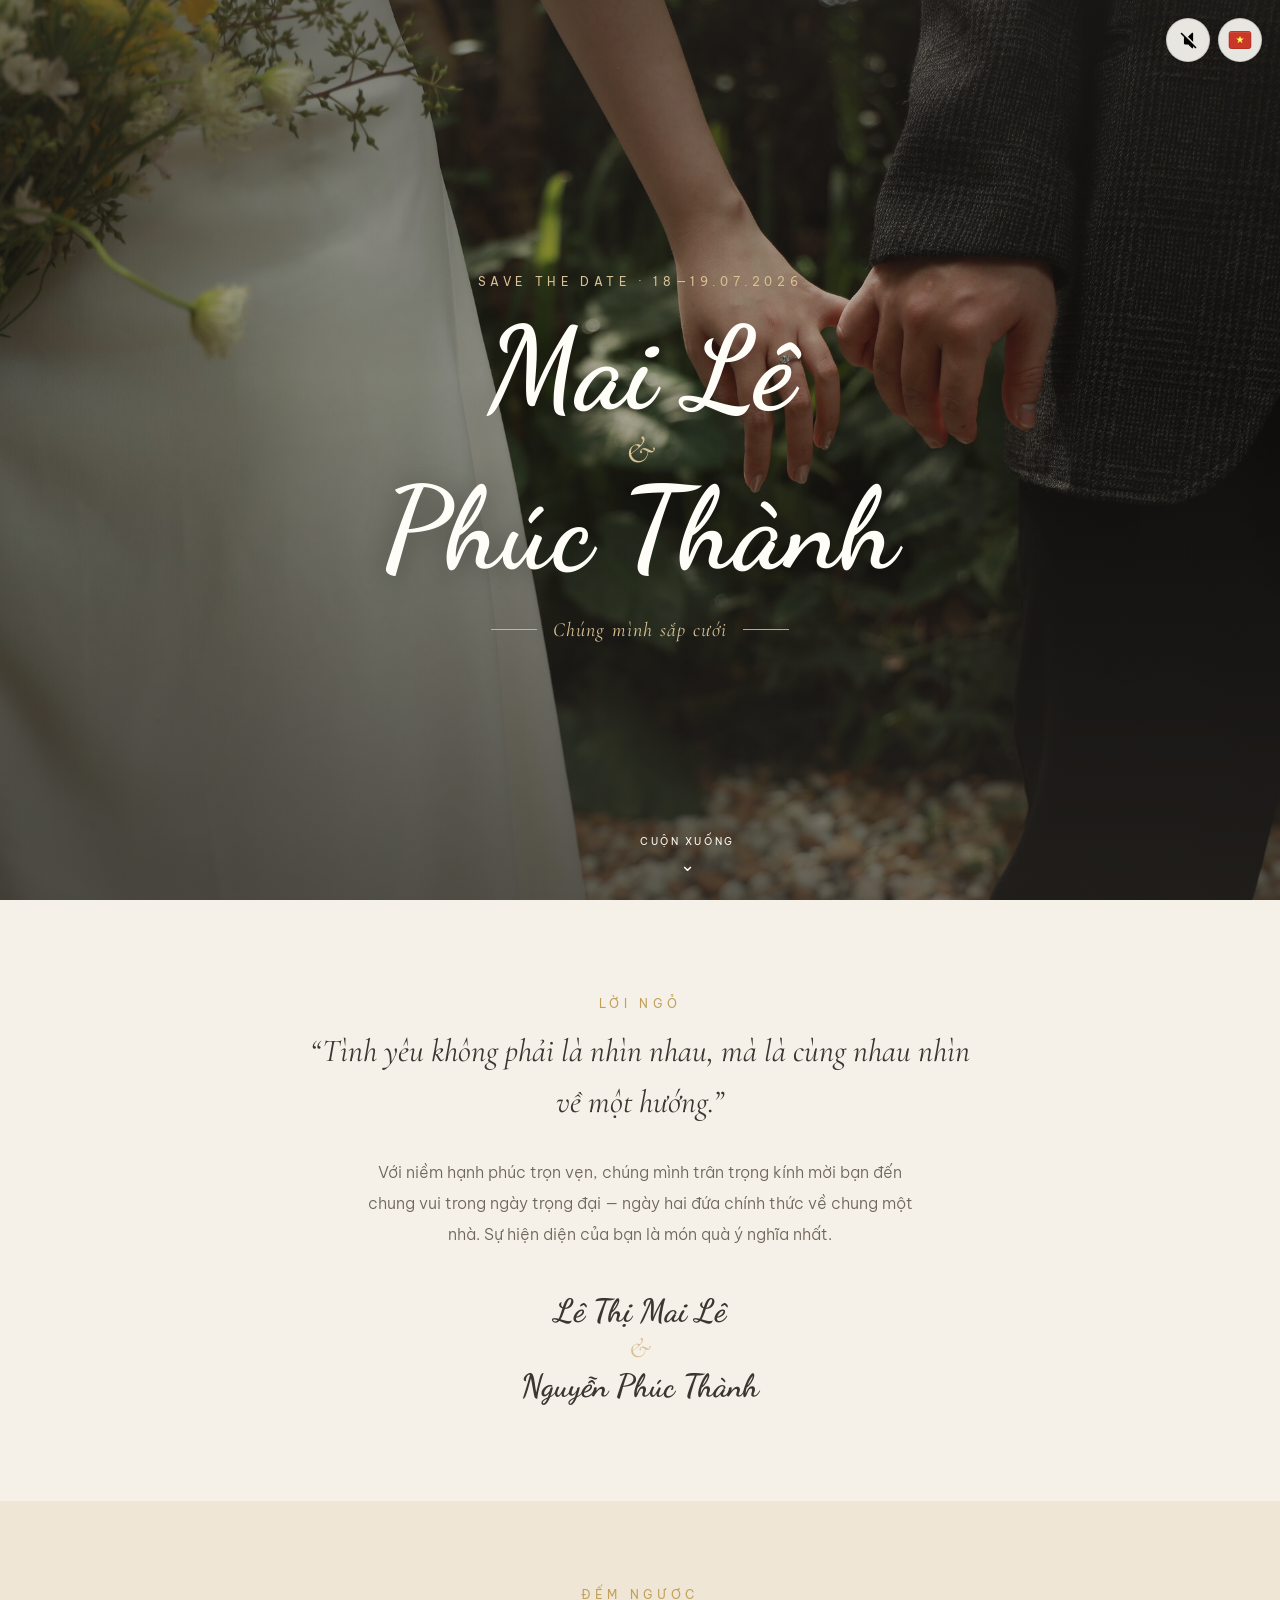
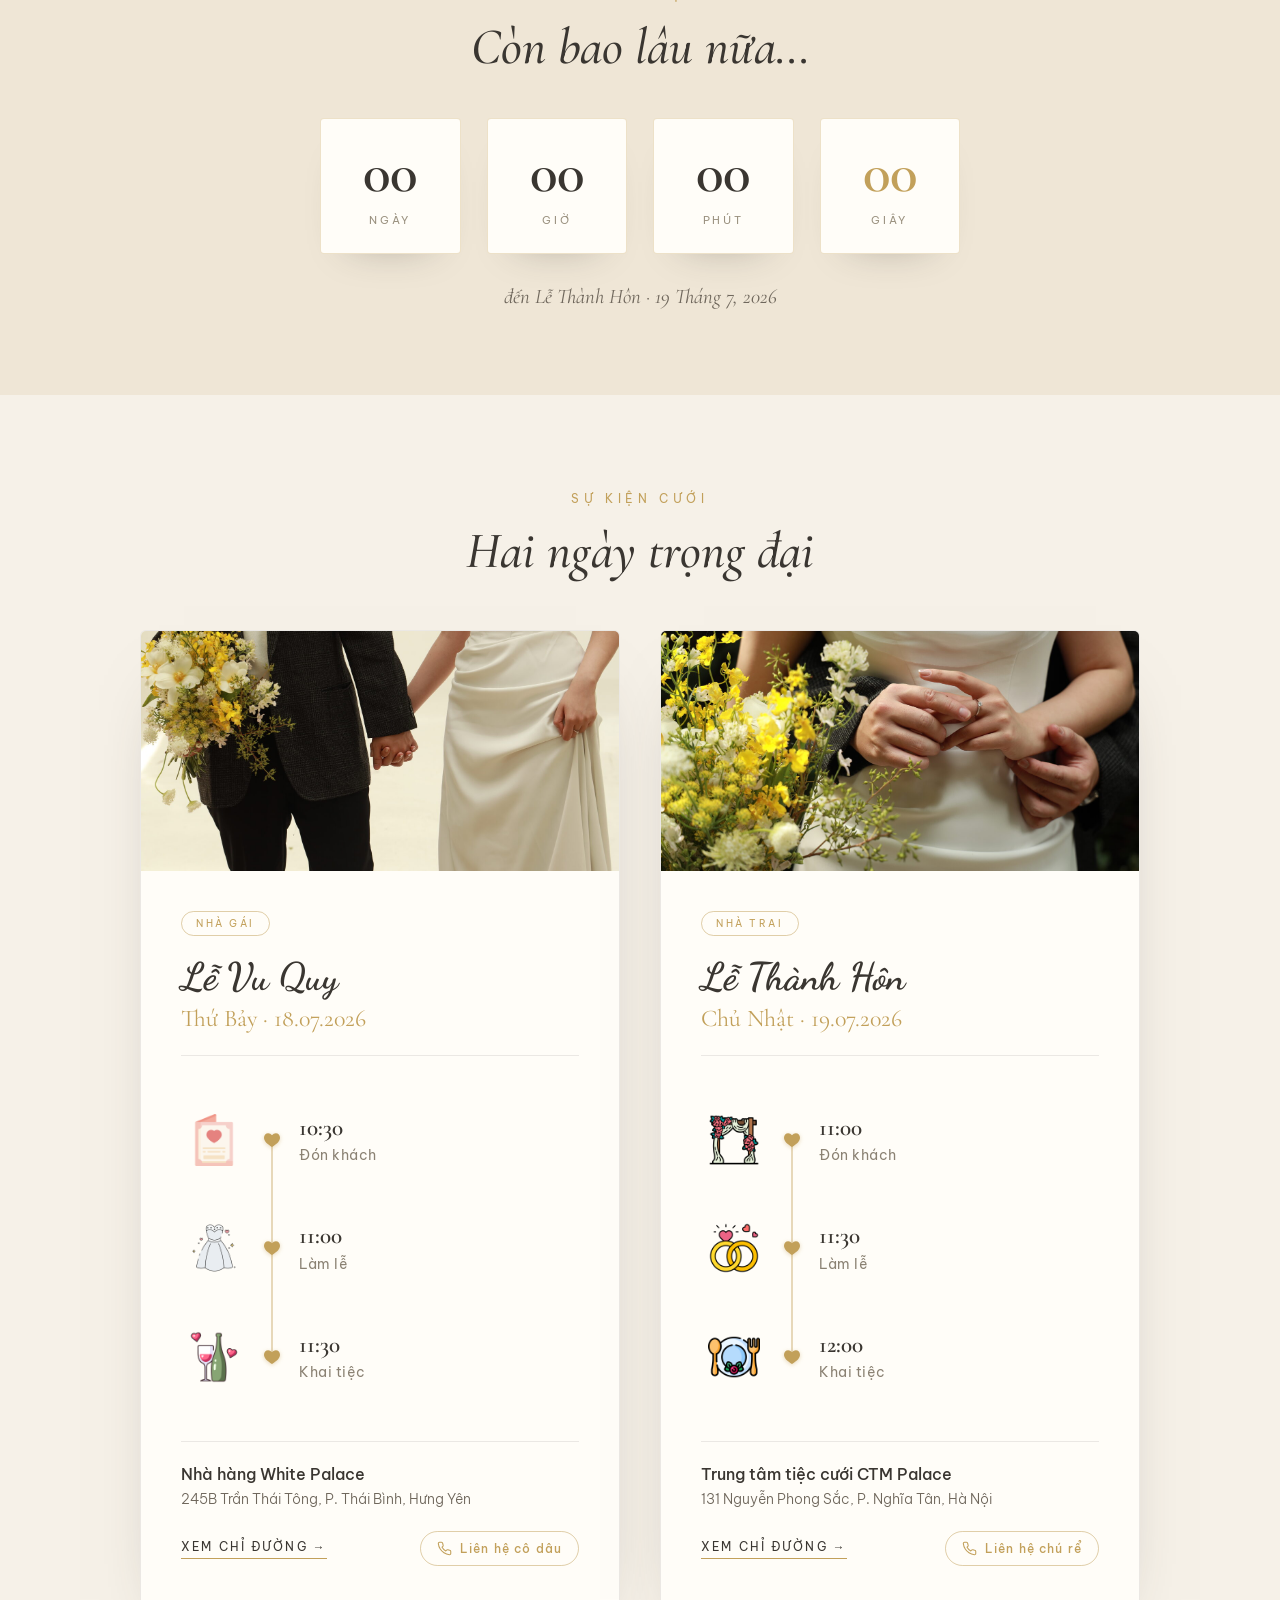
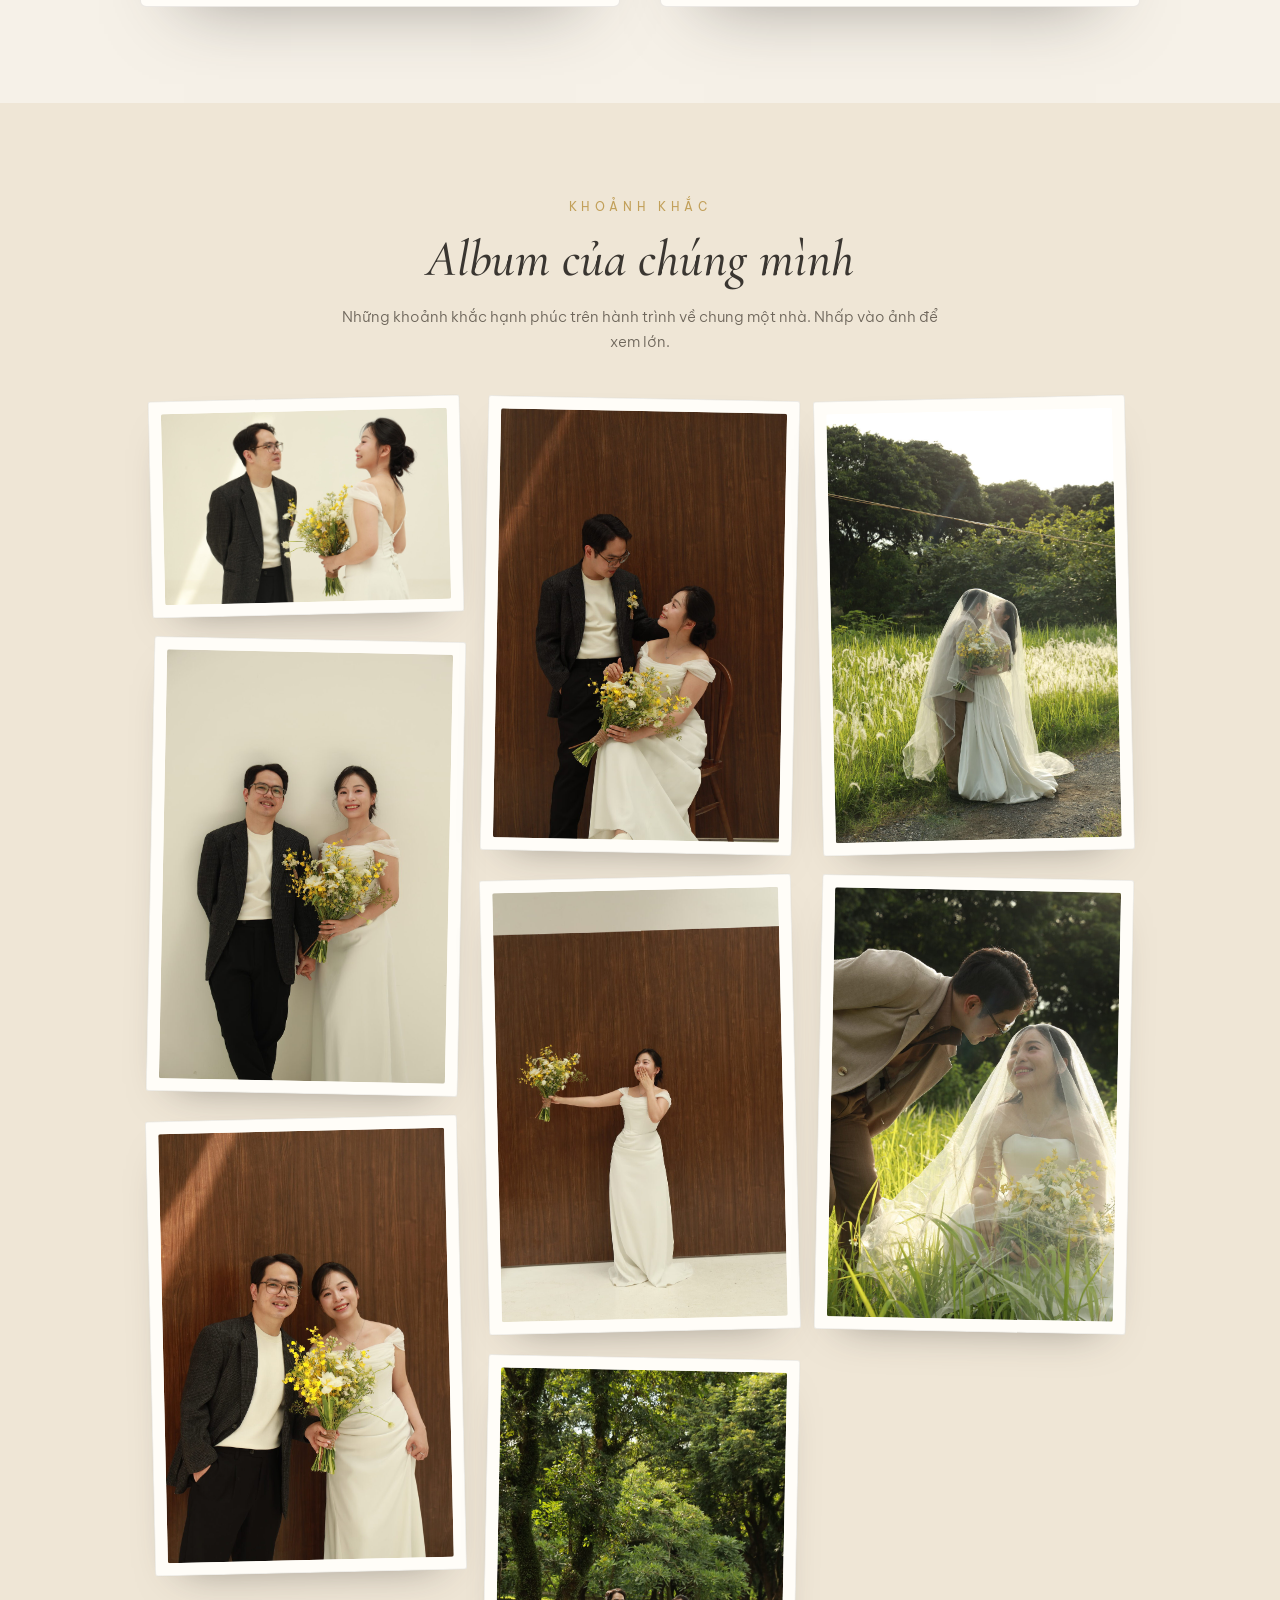
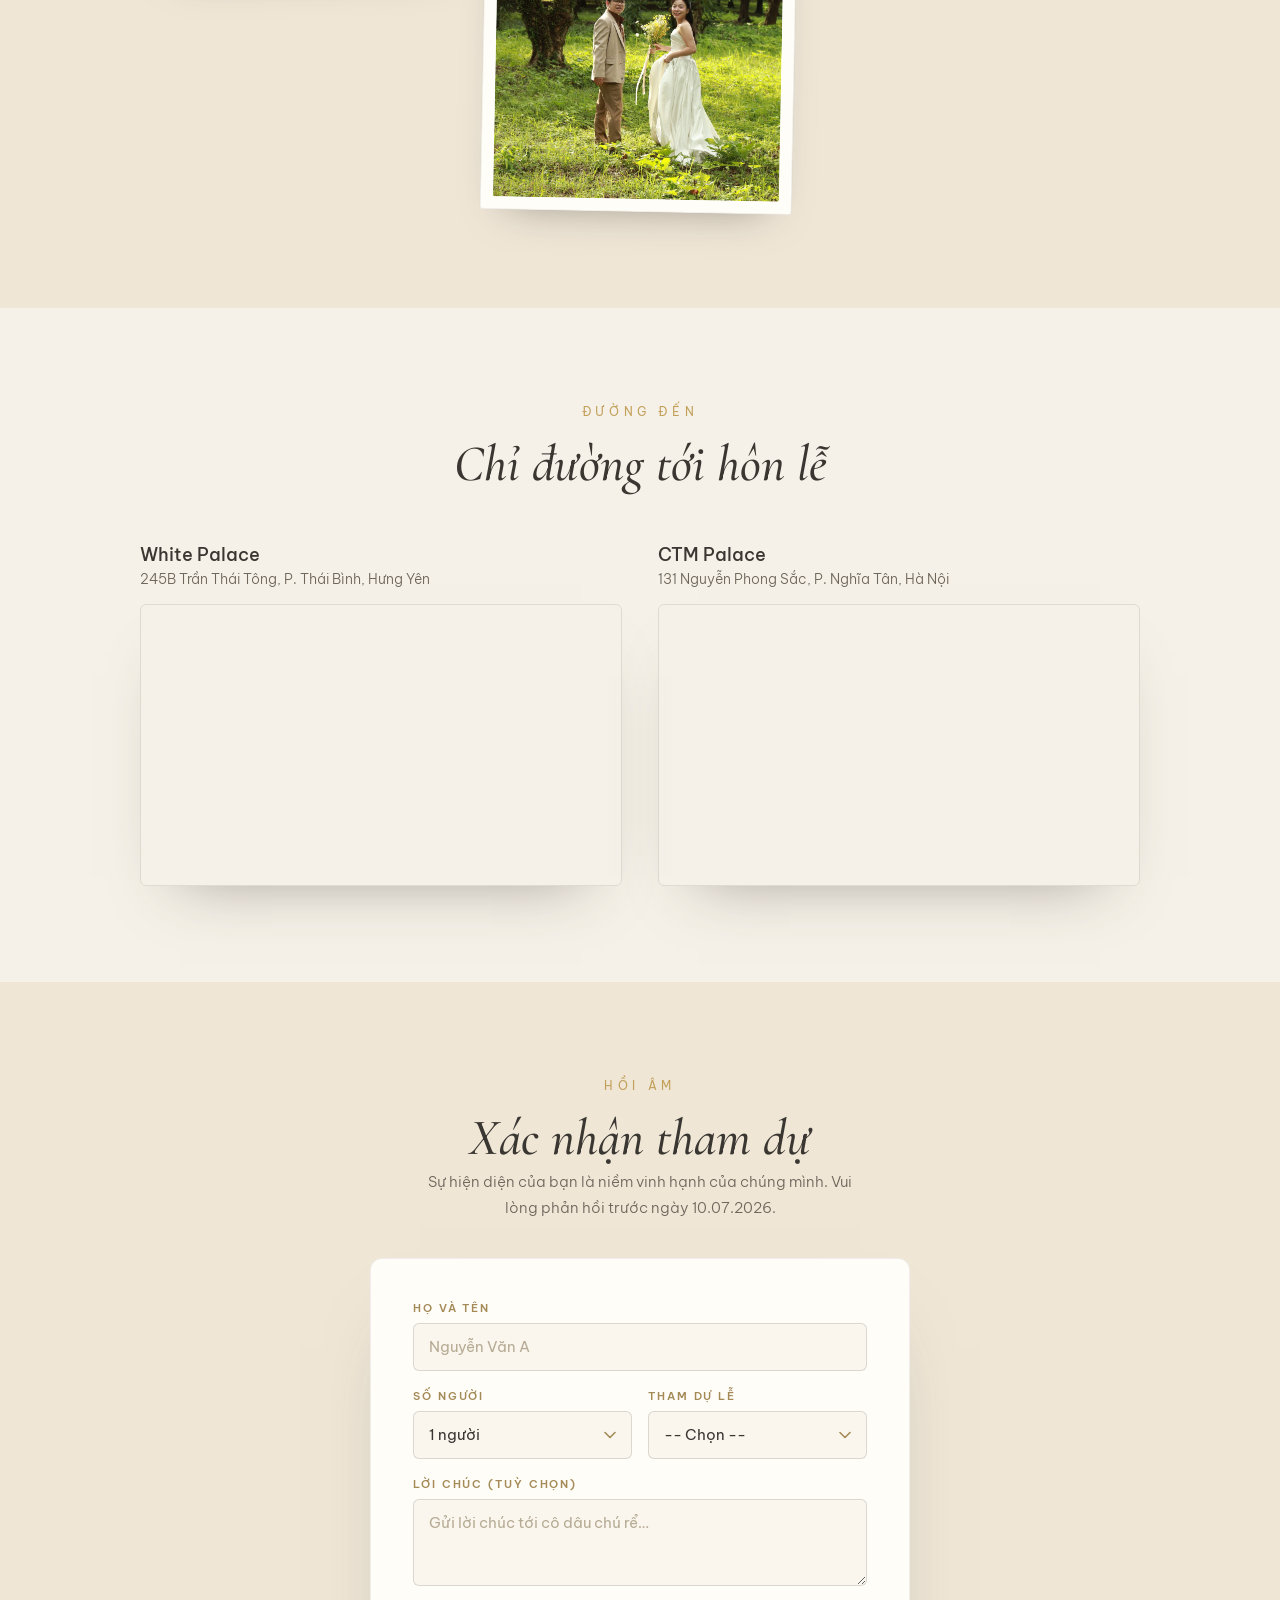
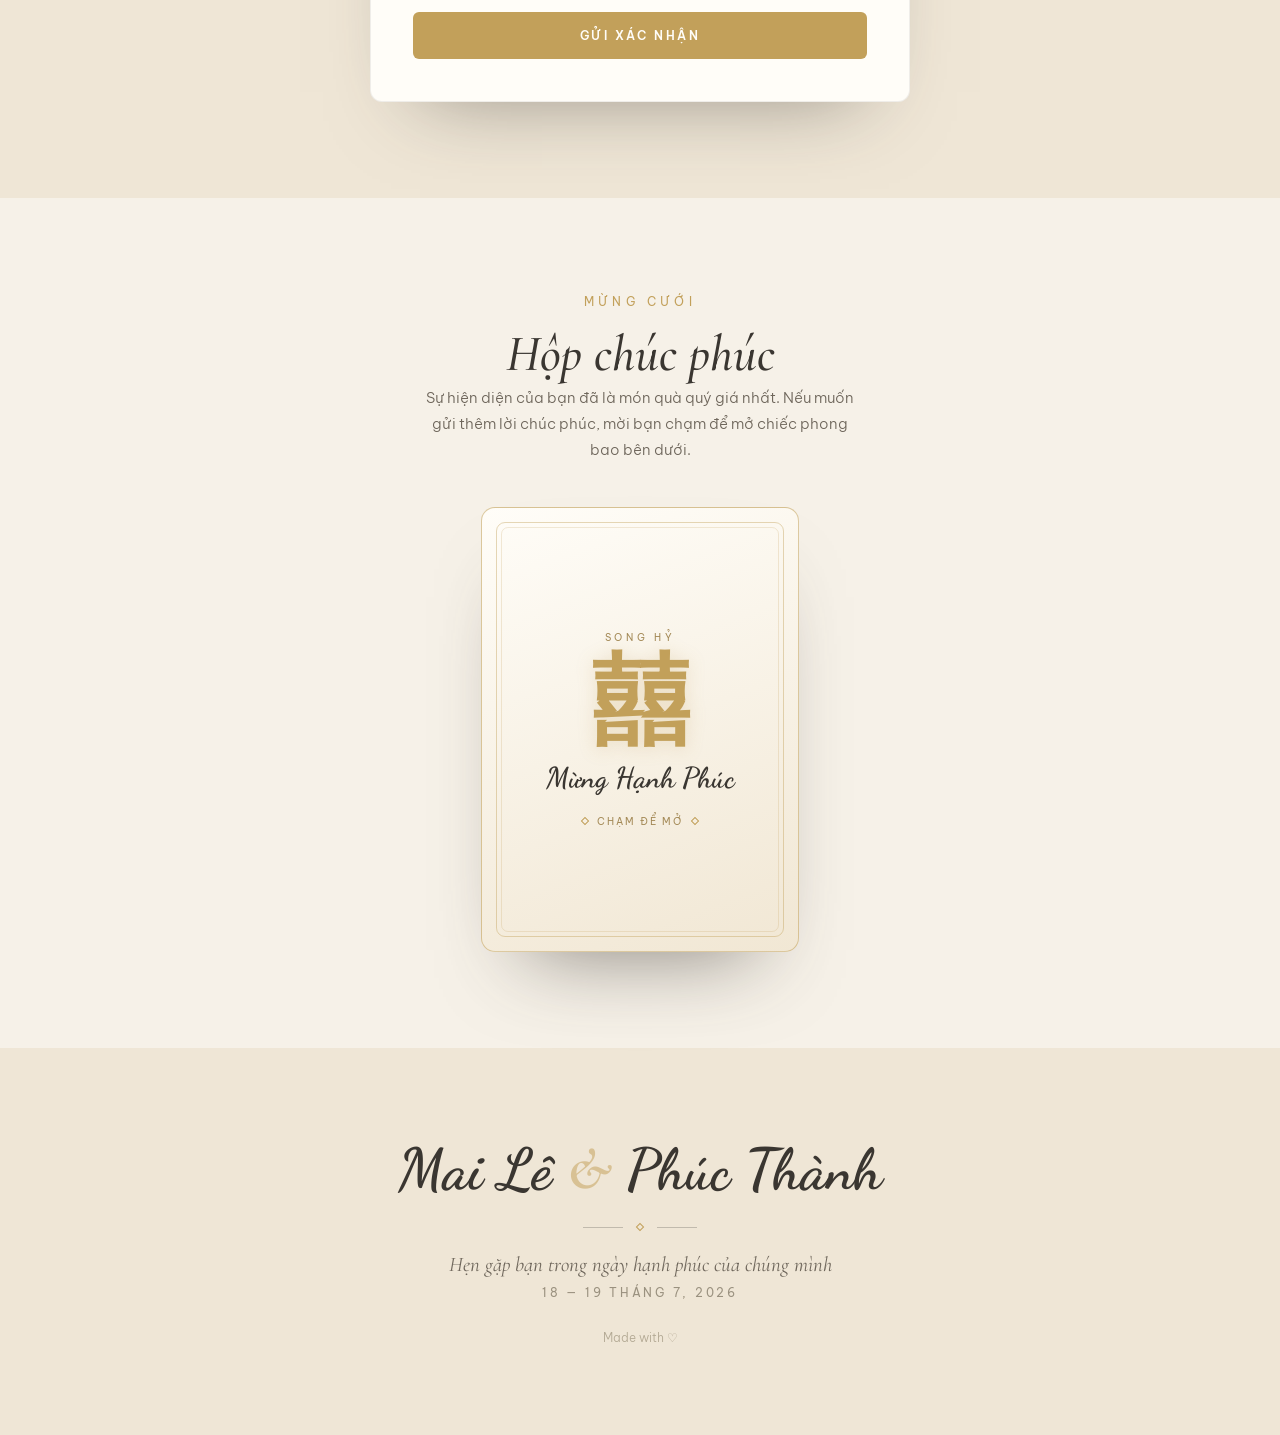
==== commit 6aef7627: "feat: replace text-based music toggle button with image icons and hover effects" ====
--- a/index.html
+++ b/index.html
@@ -105,9 +105,7 @@
     <!-- ===== TOP CONTROLS ===== -->
     <div class="topctrl">
       <button id="musicBtn" class="musicbtn" aria-label="Bật/tắt nhạc nền">
-        <span id="musicIcon" style="font-size: 0.78rem; letter-spacing: -1px"
-          >♪</span
-        >
+        <img id="musicIcon" class="music-ic" src="assets/img/music-off.png" alt="" />
       </button>
       <div class="langwrap">
         <button
--- a/assets/css/style.css
+++ b/assets/css/style.css
@@ -124,6 +124,15 @@
         color: var(--paper);
         border-color: var(--gold);
       }
+      .music-ic {
+        width: 19px;
+        height: 19px;
+        object-fit: contain;
+        transition: filter 0.3s;
+      }
+      .musicbtn:hover .music-ic {
+        filter: brightness(0) invert(1);
+      }
       .flag {
         display: inline-flex;
         width: 24px;
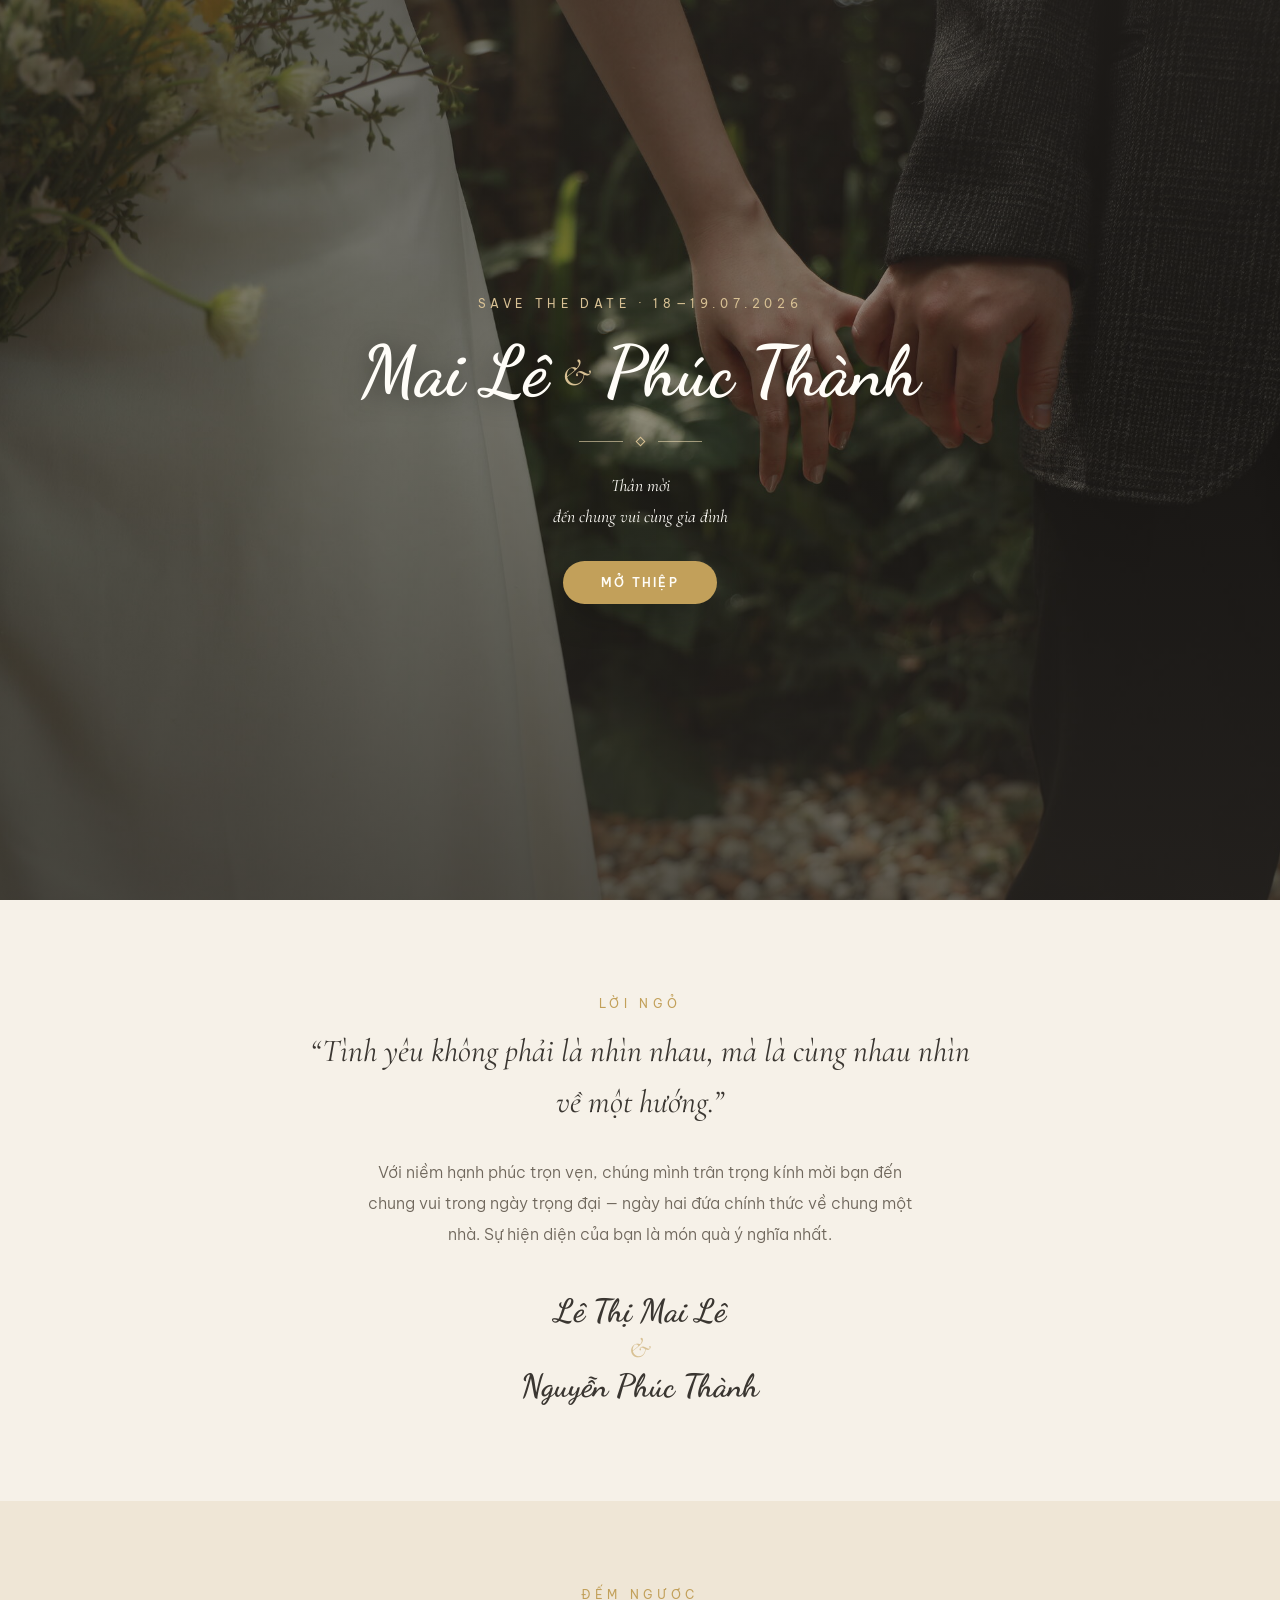
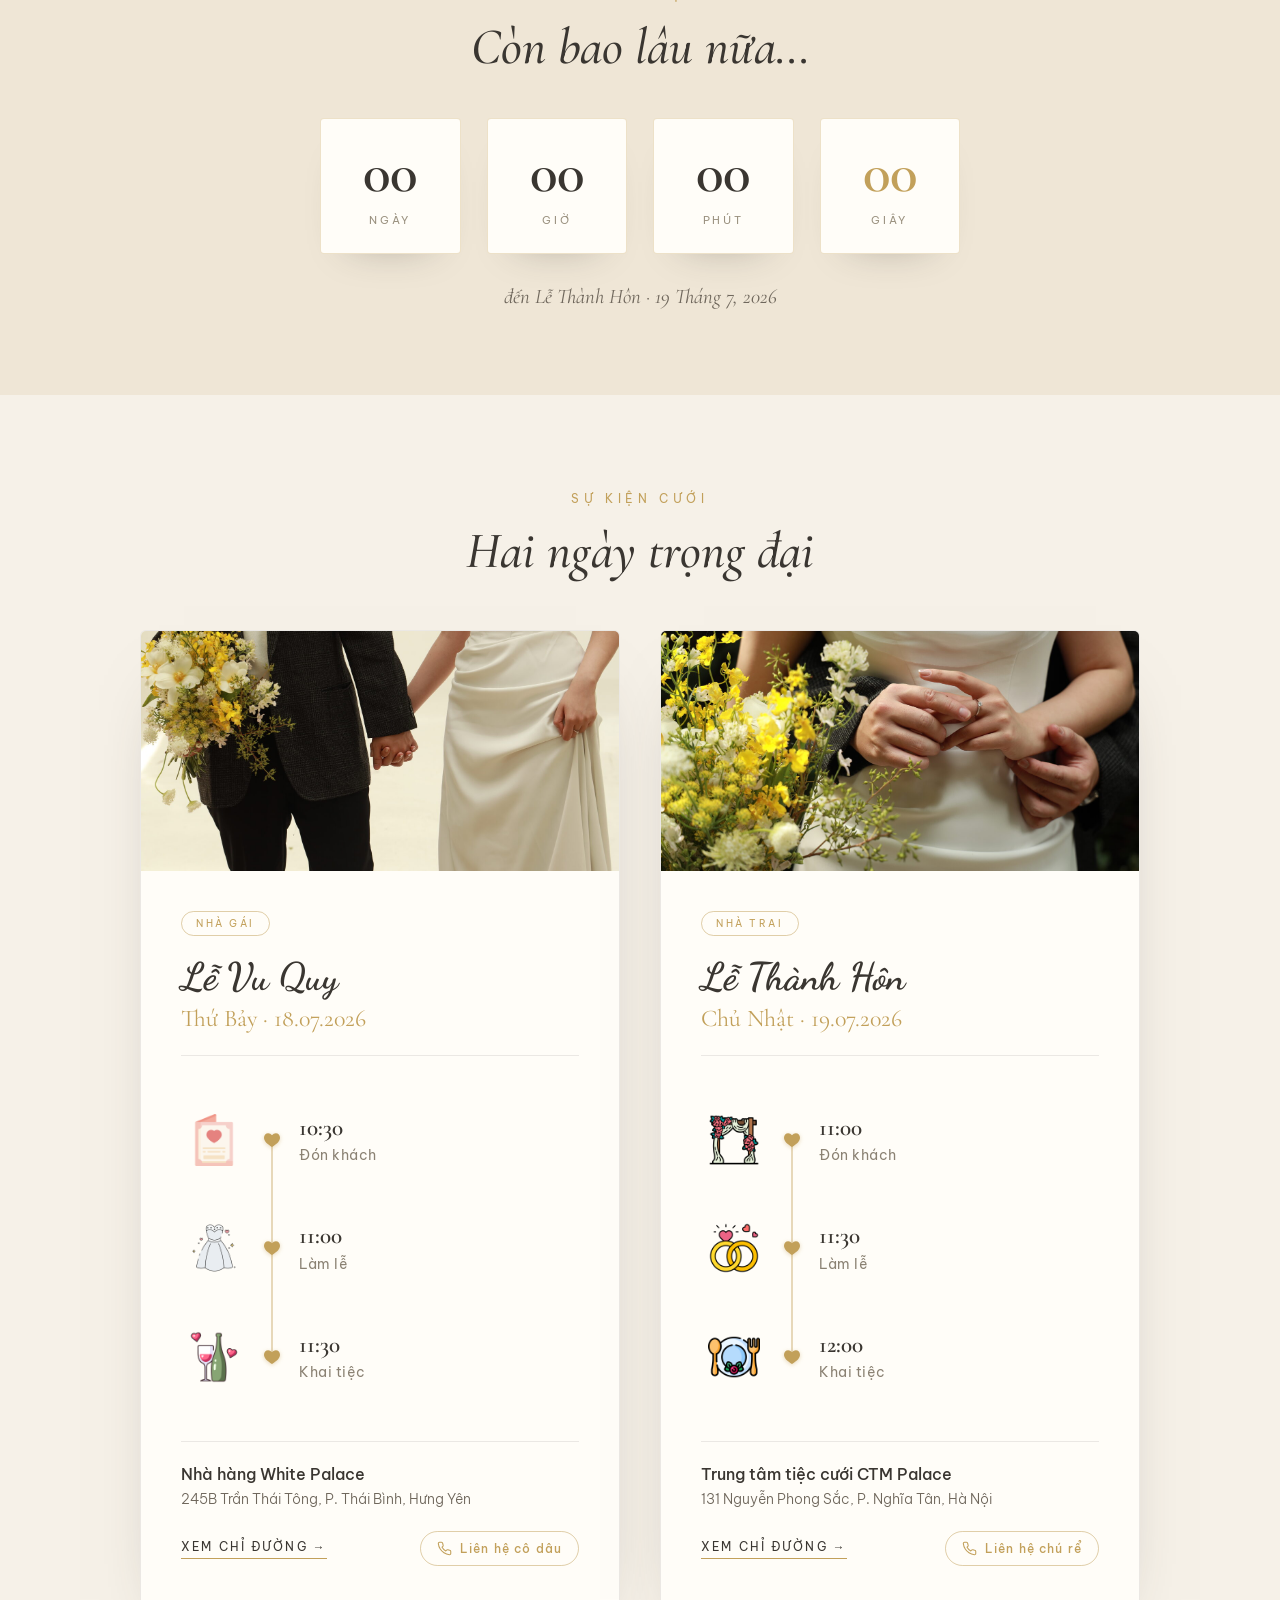
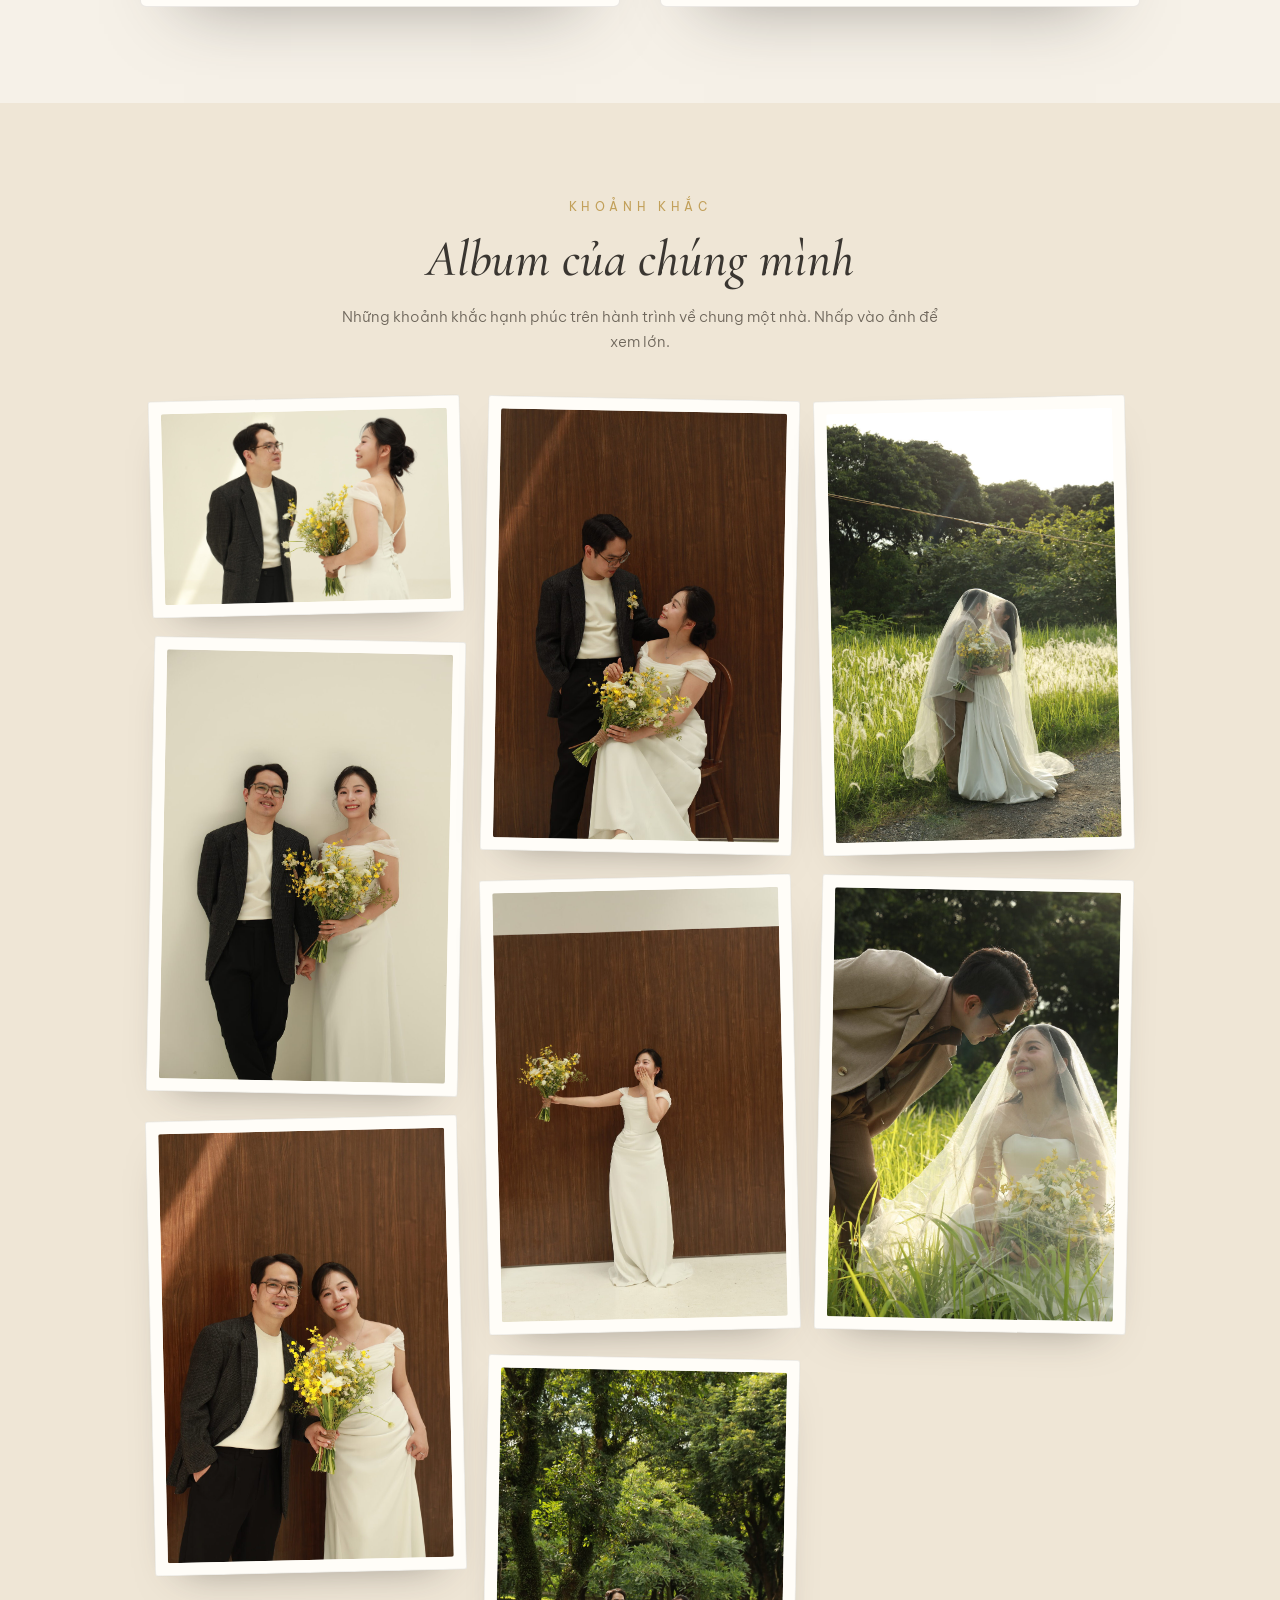
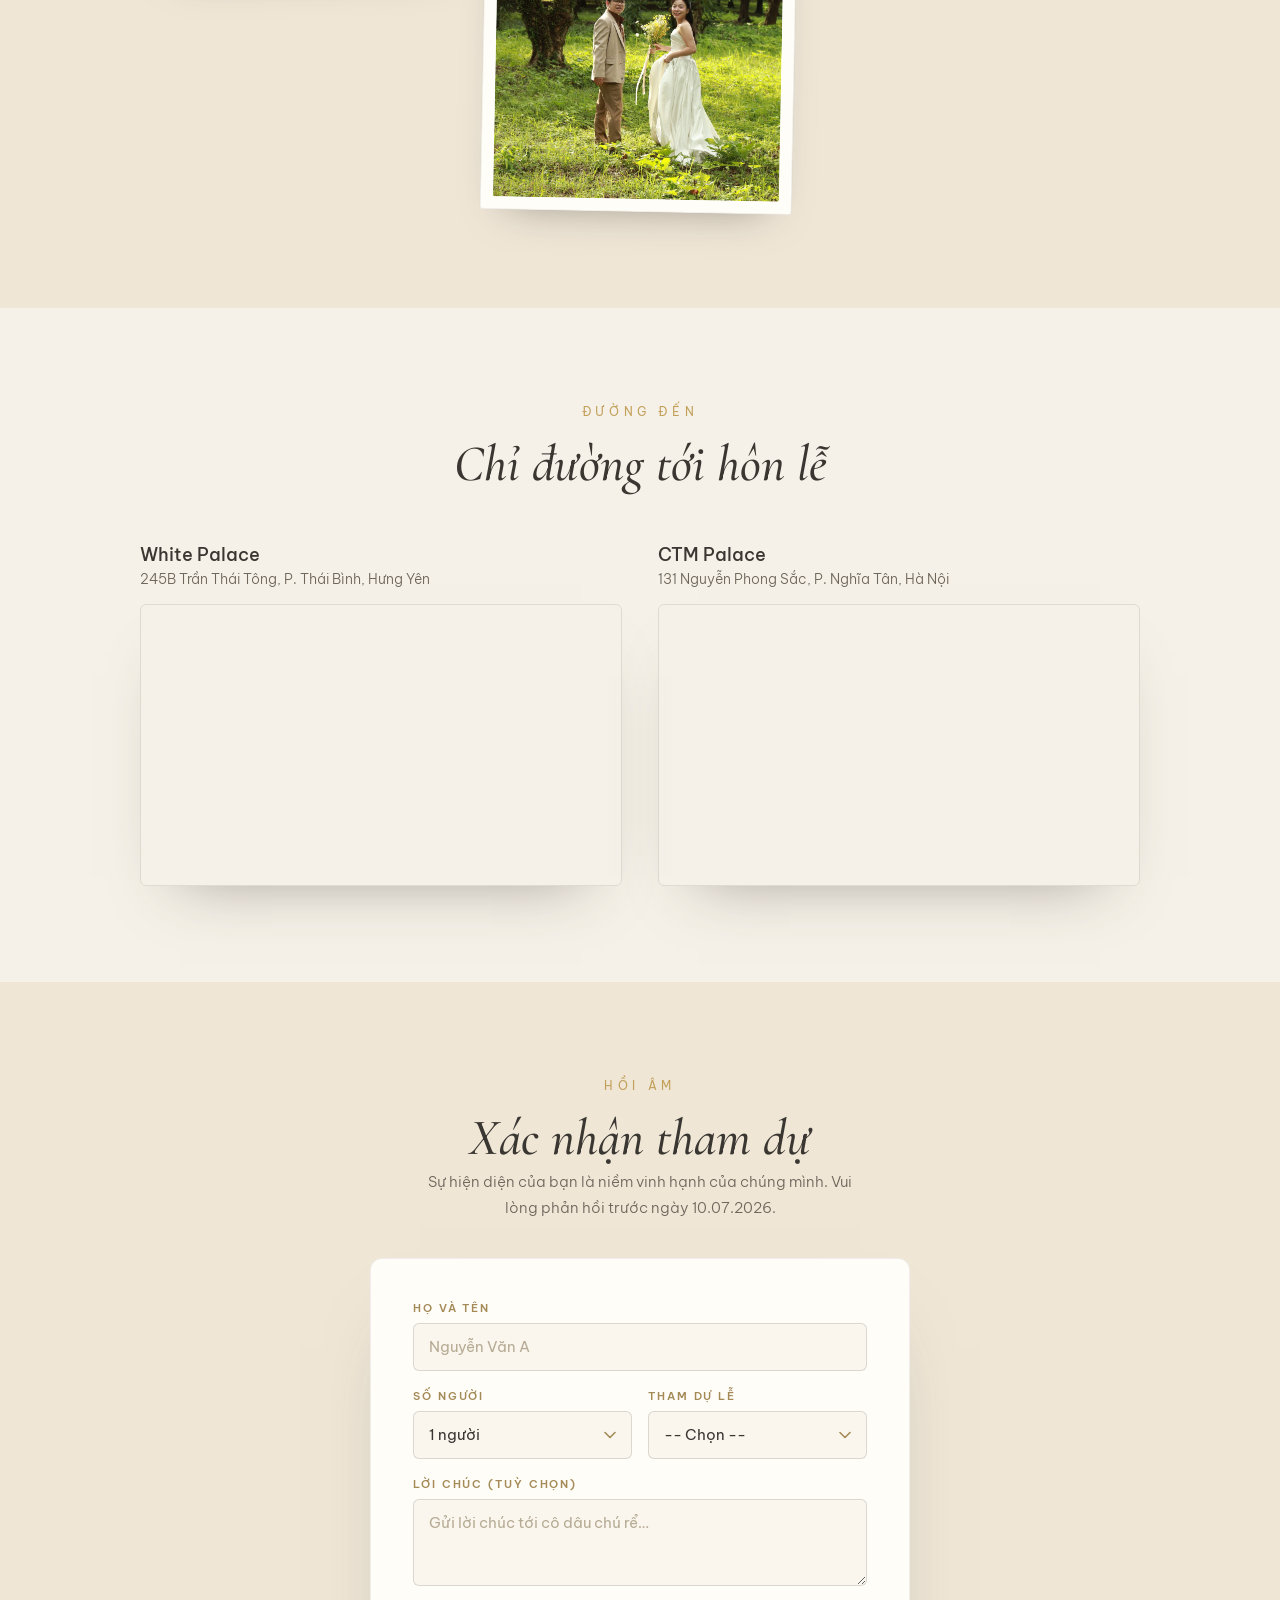
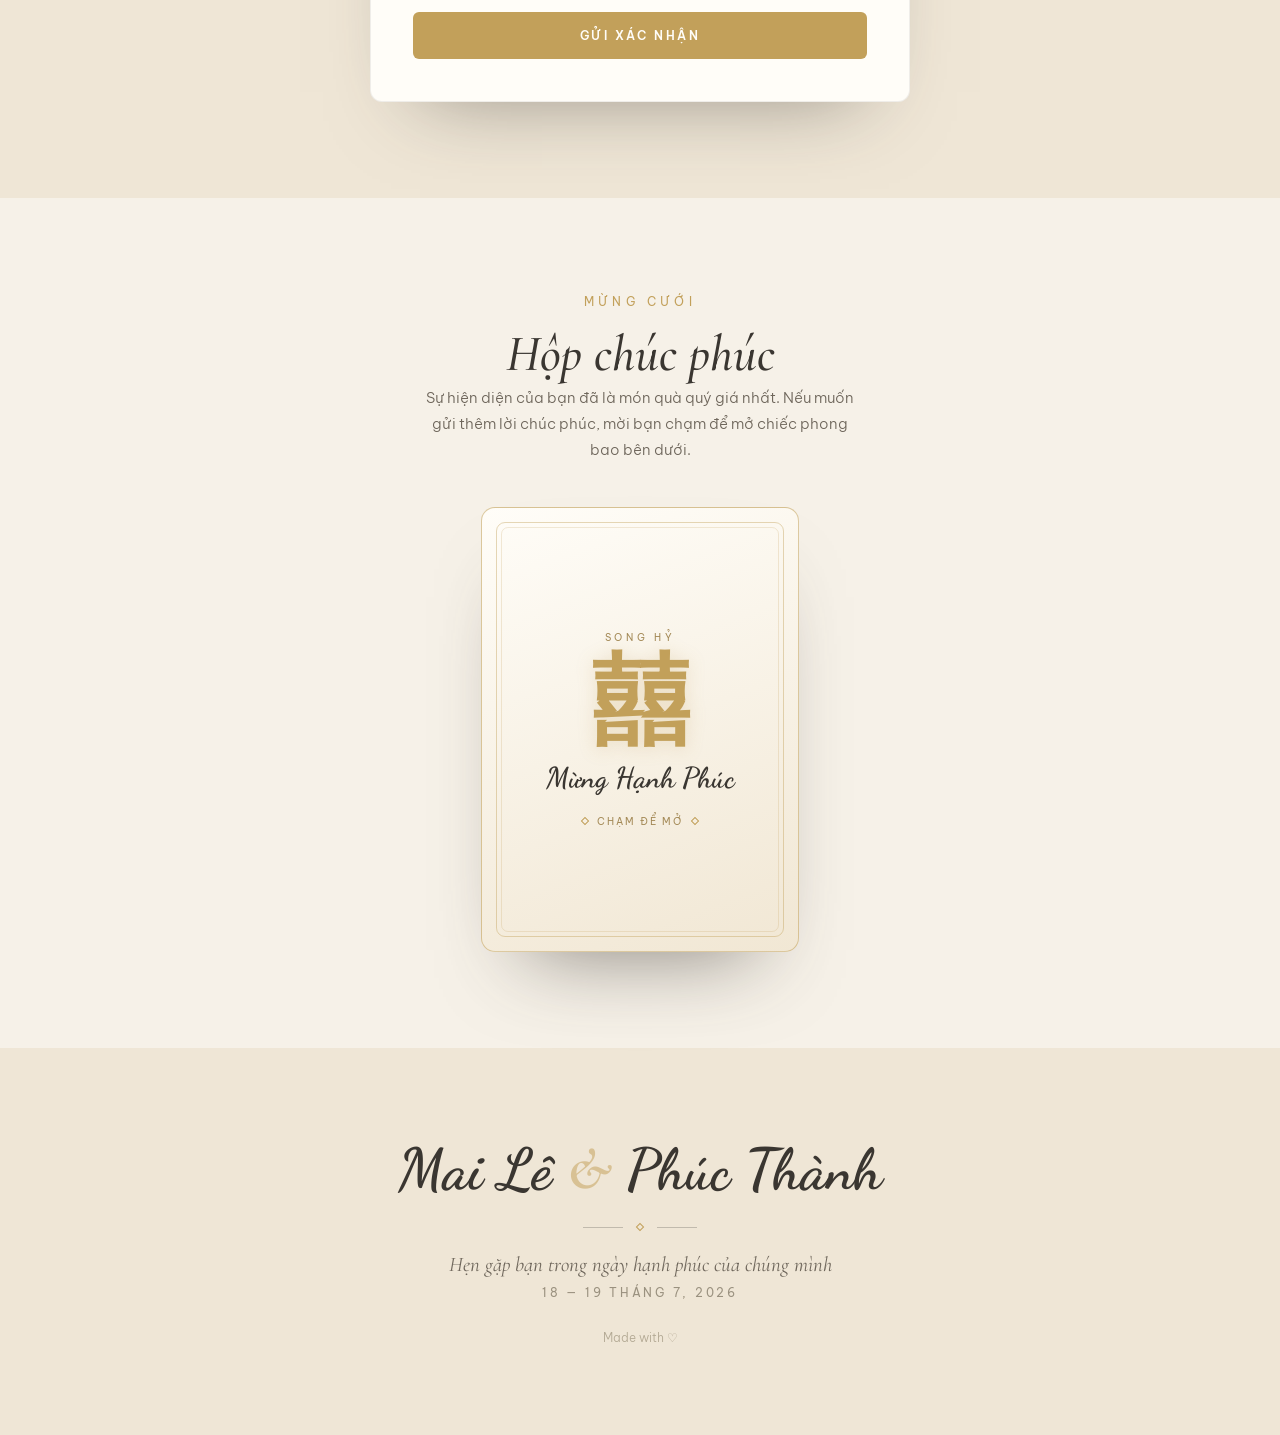
==== commit d21466e6: "feat: refactor cover screen to always show, update music playback behavior, and refine UI layout res" ====
--- a/index.html
+++ b/index.html
@@ -79,14 +79,13 @@
         "
       ></span>
       <div class="cover-inner">
-        <div class="cover-eyebrow" data-en="Wedding invitation">Thiệp mời</div>
+        <div class="cover-date" data-en="Save the date · 18—19.07.2026">
+          Save the date · 18—19.07.2026
+        </div>
         <div class="cover-names">
           <span class="cover-name" data-en="Mai Le">Mai Lê</span>
           <span class="cover-amp">&amp;</span>
           <span class="cover-name" data-en="Phuc Thanh">Phúc Thành</span>
-        </div>
-        <div class="cover-date" data-en="Save the date · 18—19.07.2026">
-          Save the date · 18—19.07.2026
         </div>
         <div class="cover-divider">
           <span></span><span class="gem"></span><span></span>
@@ -803,7 +802,7 @@
     <audio
       id="bgMusic"
       loop
-      preload="none"
+      preload="auto"
       src="assets/audio/music.mp3"
     ></audio>
 
--- a/assets/css/style.css
+++ b/assets/css/style.css
@@ -118,20 +118,22 @@
         transition: all 0.3s;
         padding: 0;
       }
-      .musicbtn:hover,
-      .langbtn:hover {
-        background: var(--gold);
-        color: var(--paper);
-        border-color: var(--gold);
+      @media (hover: hover) {
+        .musicbtn:hover,
+        .langbtn:hover {
+          background: var(--gold);
+          color: var(--paper);
+          border-color: var(--gold);
+        }
+        .musicbtn:hover .music-ic {
+          filter: brightness(0) invert(1);
+        }
       }
       .music-ic {
         width: 19px;
         height: 19px;
         object-fit: contain;
         transition: filter 0.3s;
-      }
-      .musicbtn:hover .music-ic {
-        filter: brightness(0) invert(1);
       }
       .flag {
         display: inline-flex;
@@ -1227,7 +1229,7 @@
         font-size: 0.72rem;
         letter-spacing: 0.4em;
         text-transform: uppercase;
-        margin-top: 16px;
+        margin-bottom: 26px;
         color: var(--gold-l);
       }
       .cover-divider {
